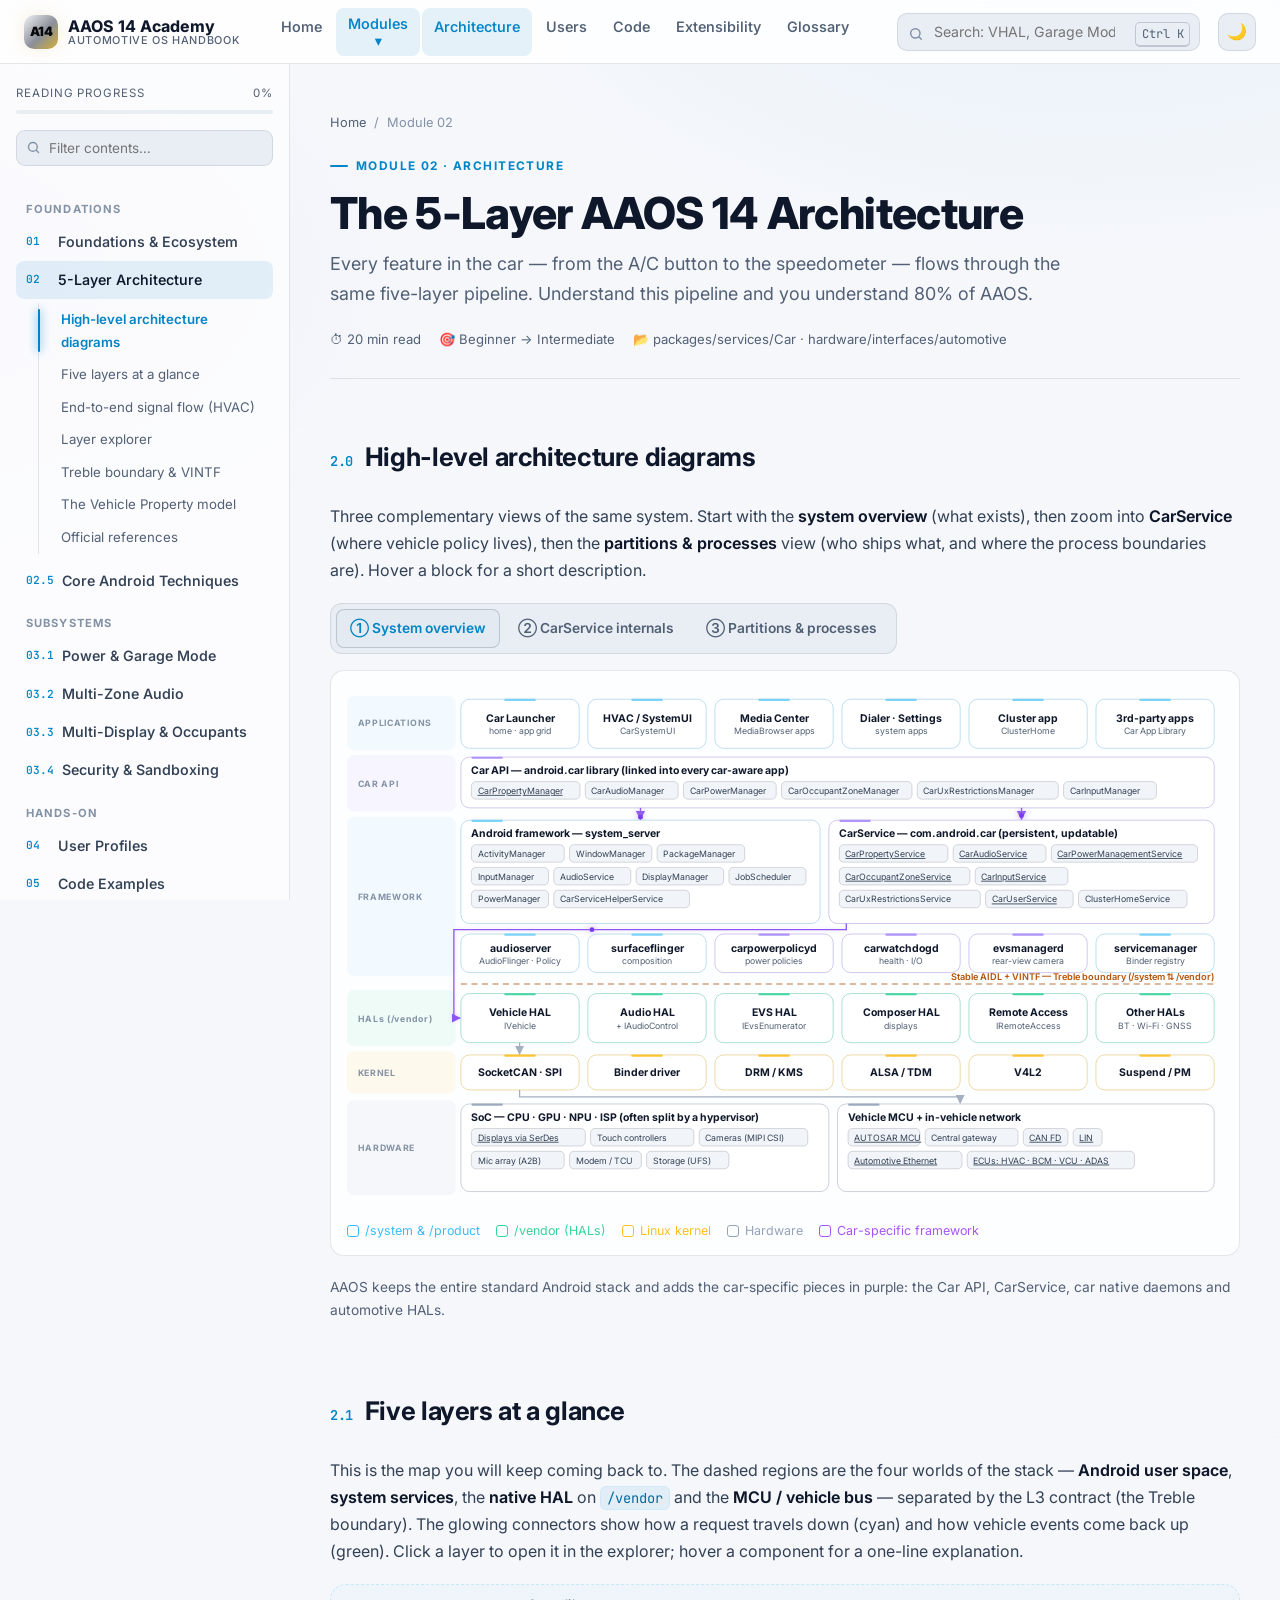
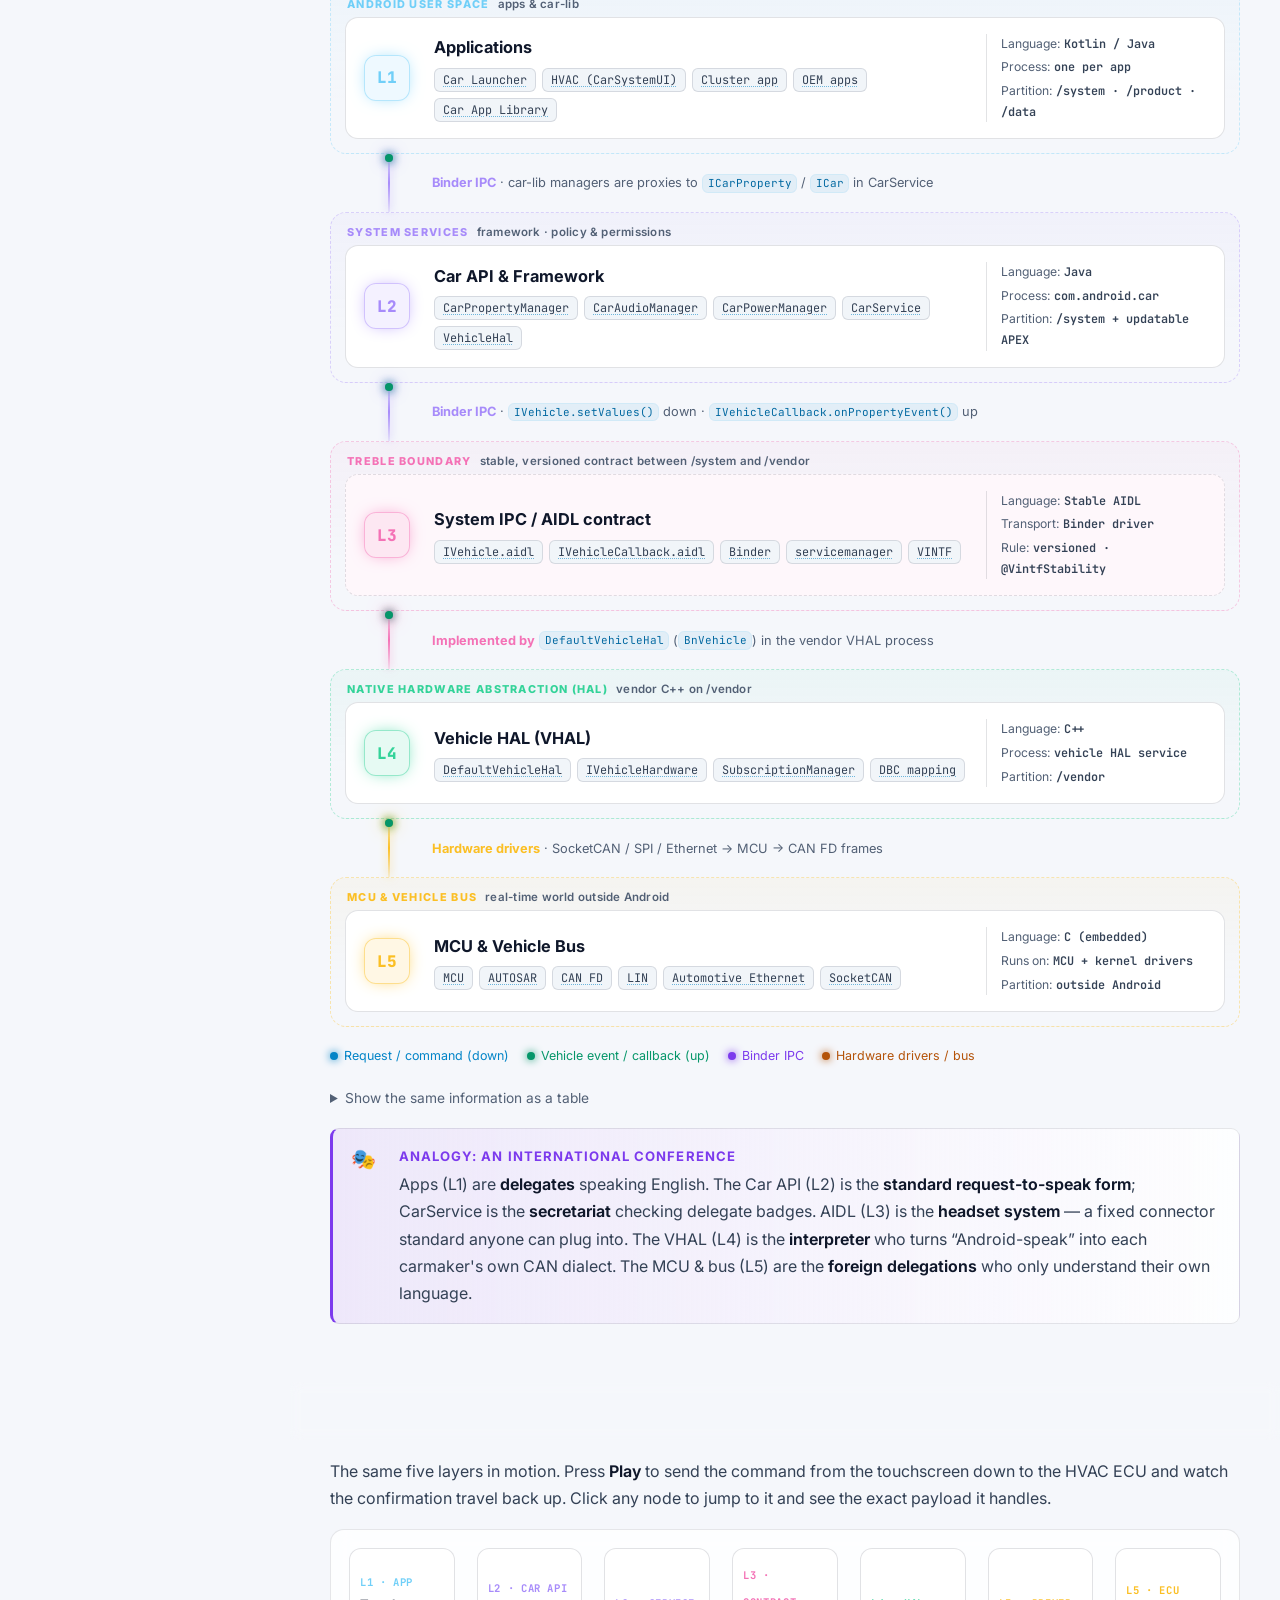
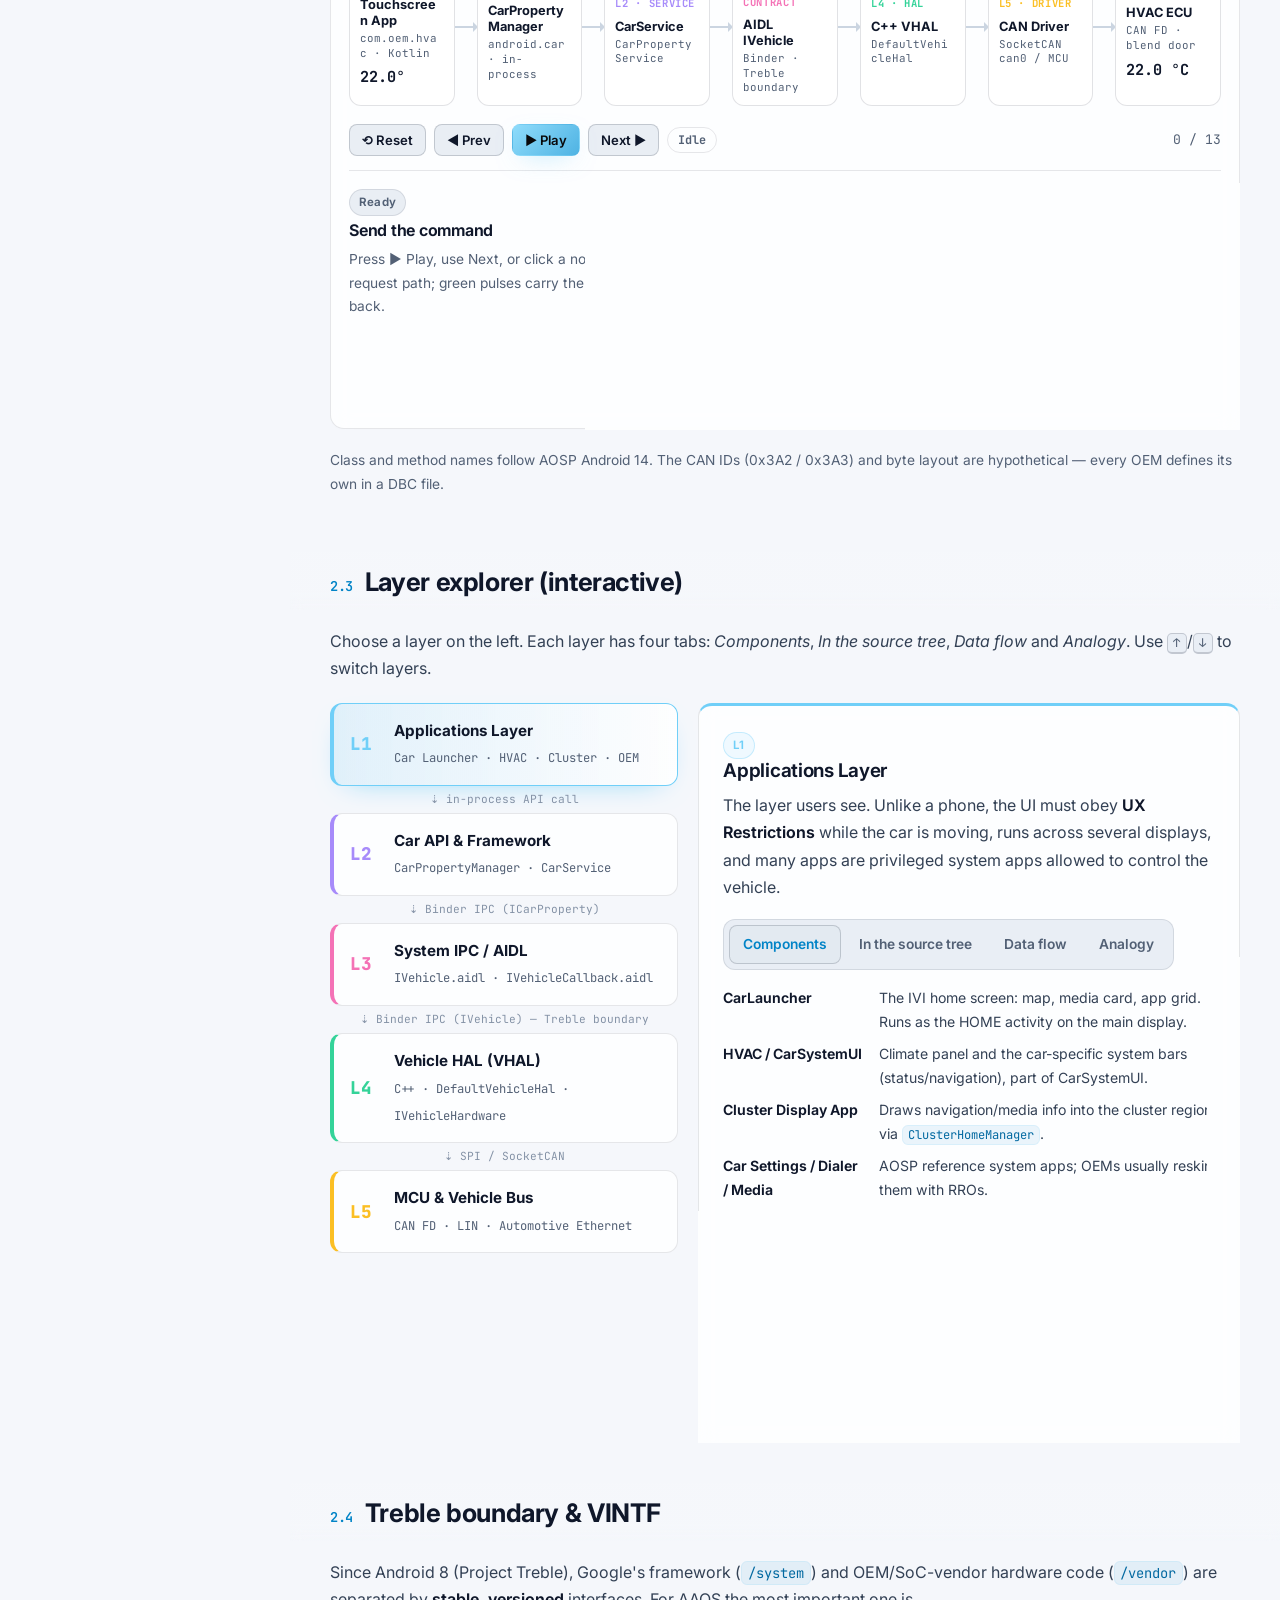
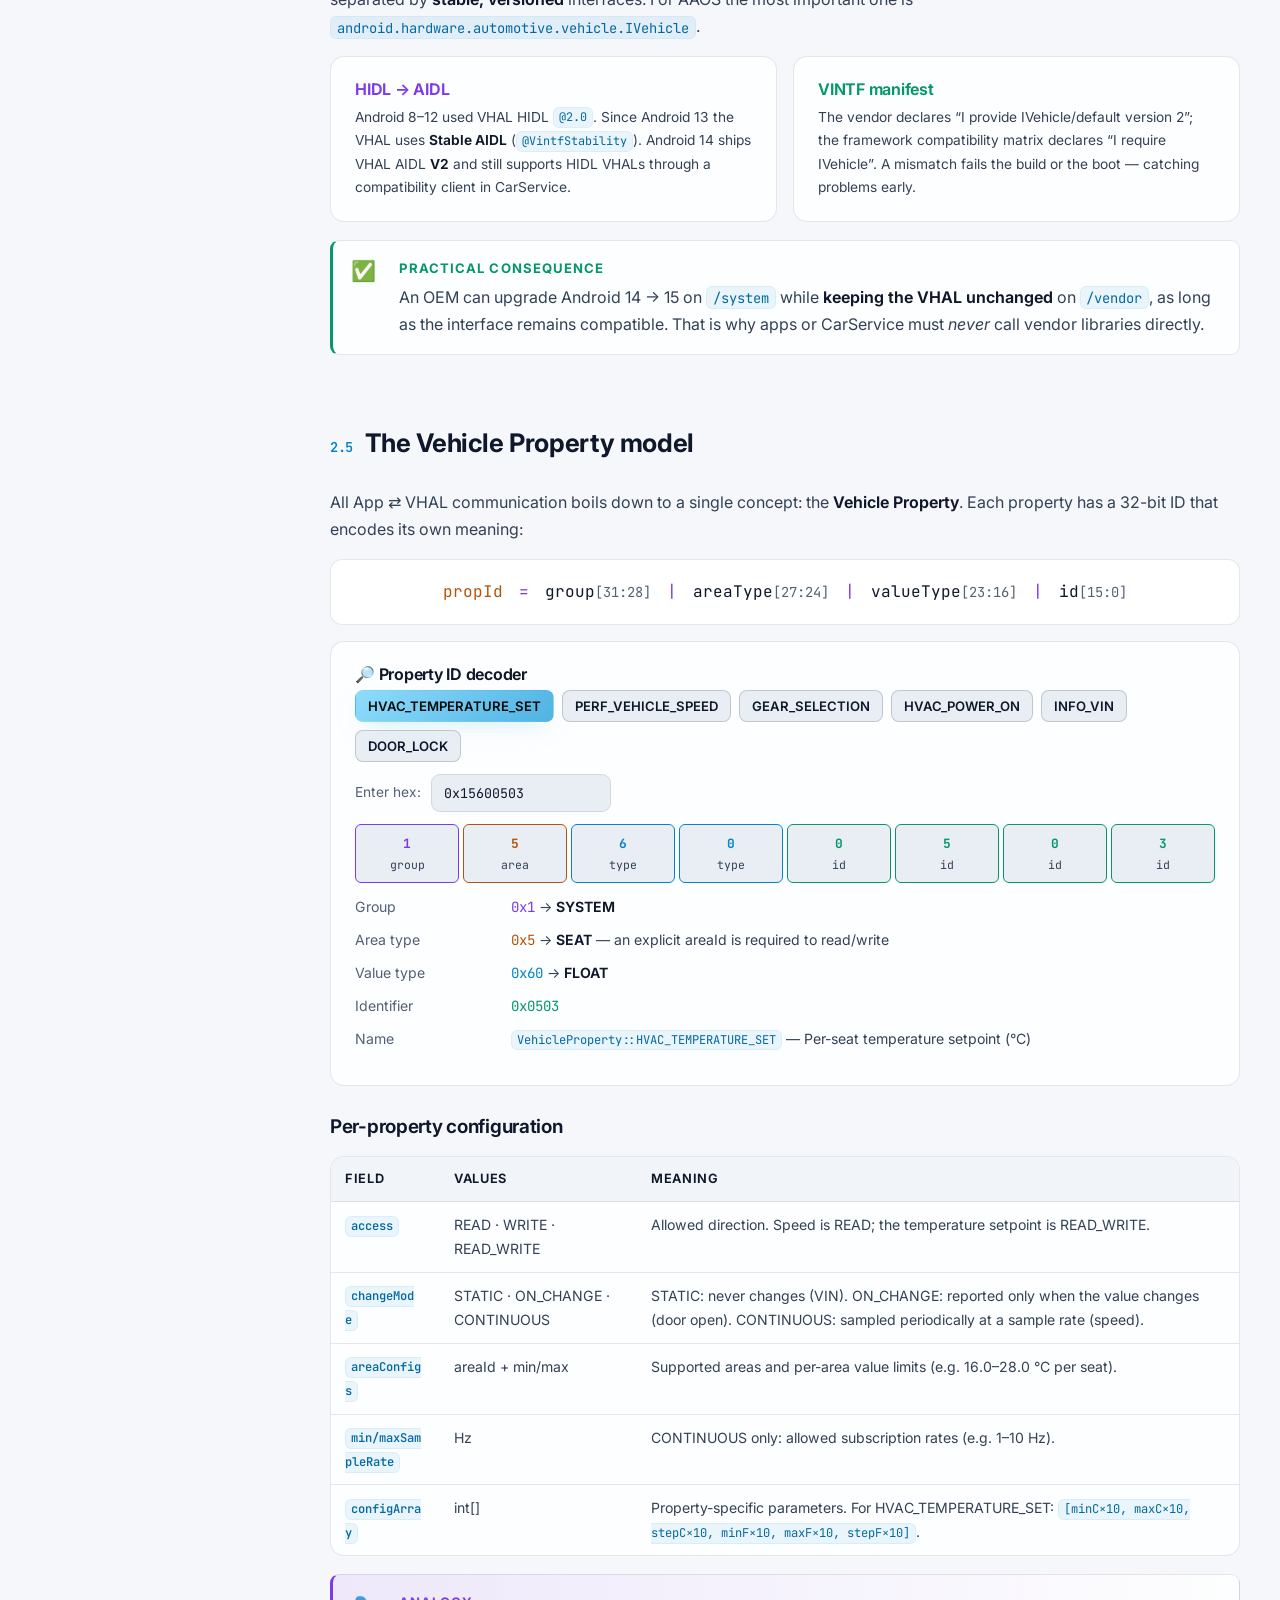
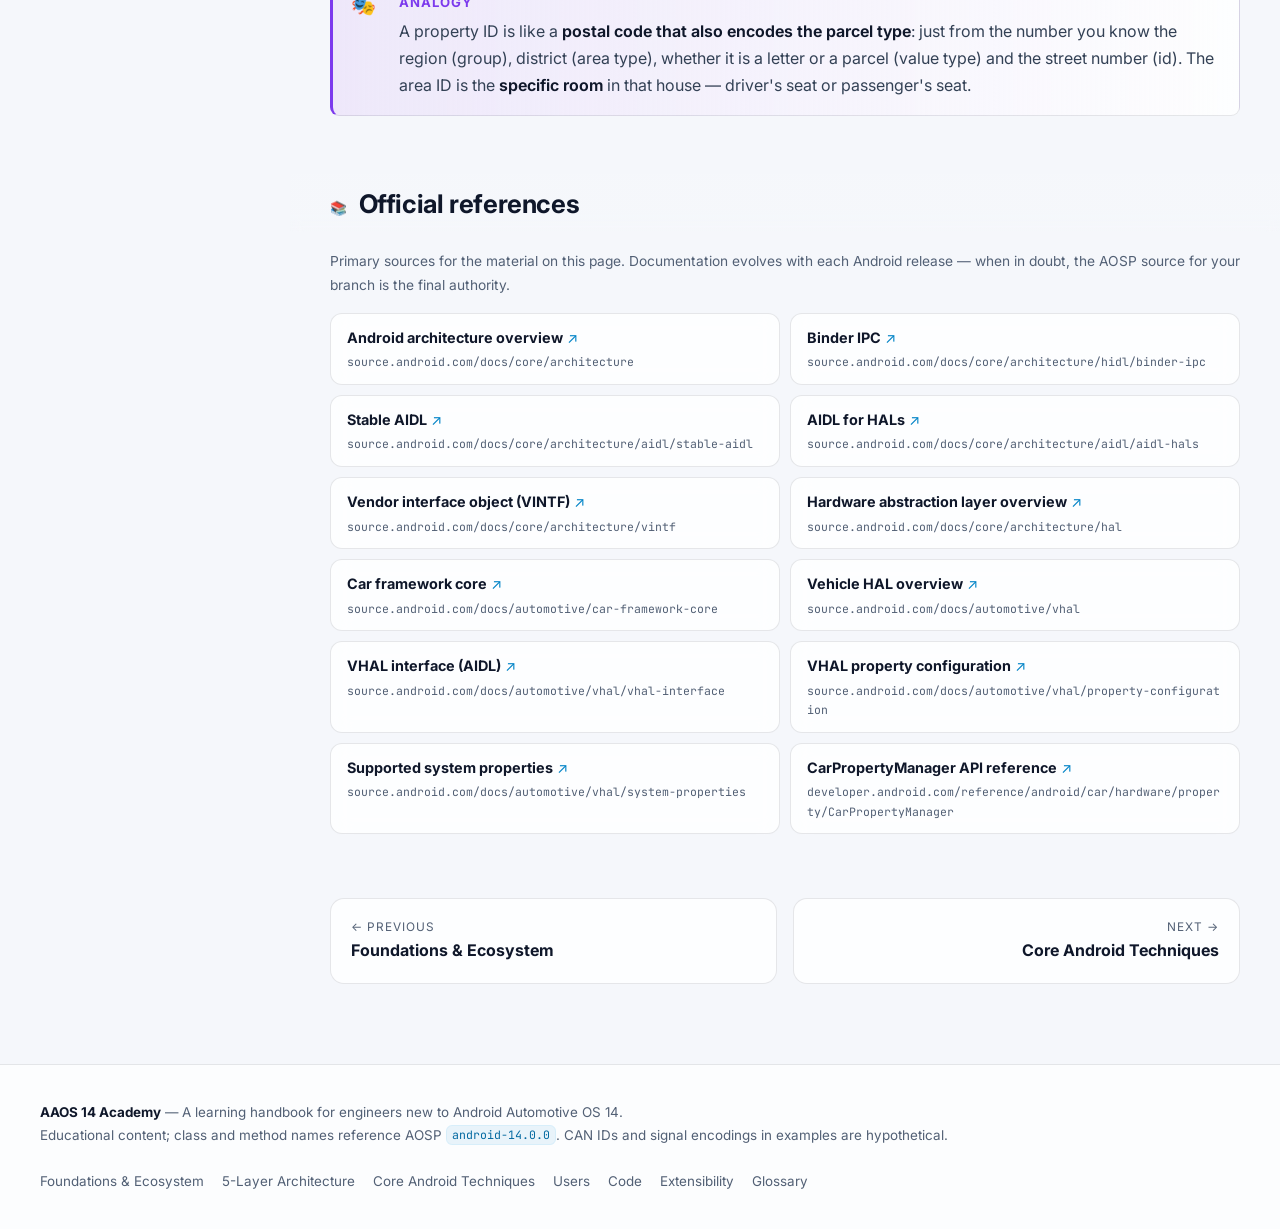
==== aaos14-academy/architecture.html @ e3d68c96 "Initial commit" ====
<!doctype html>
<html lang="en">
<head>
  <meta charset="utf-8">
  <meta name="viewport" content="width=device-width, initial-scale=1">
  <title>5-Layer Architecture — AAOS 14 Academy</title>
  <meta name="description" content="The 5-layer architecture of Android Automotive OS 14: Applications, Car API & CarService, AIDL IPC, VHAL, MCU & Vehicle Bus.">
  <link rel="preconnect" href="https://fonts.googleapis.com">
  <link rel="preconnect" href="https://fonts.gstatic.com" crossorigin>
  <link href="https://fonts.googleapis.com/css2?family=Inter:wght@400;500;600;700;800&family=JetBrains+Mono:wght@400;600;700&display=swap" rel="stylesheet">
  <meta name="color-scheme" content="dark light">
  <link rel="stylesheet" href="assets/css/main.css">
  <script>try{var t=localStorage.getItem("aaos-theme");if(t)document.documentElement.setAttribute("data-theme",t)}catch(e){}</script>
</head>
<body data-page="architecture">
  <div id="site-header"></div>
  <div class="layout">
    <aside class="sidebar" id="sidebar"></aside>
    <main class="content">
      <div class="content-inner">

        <header class="page-hero">
          <nav class="crumbs"><a href="index.html">Home</a><span>/</span><span>Module 02</span></nav>
          <div class="eyebrow">Module 02 · Architecture</div>
          <h1>The 5-Layer AAOS 14 Architecture</h1>
          <p class="lead">Every feature in the car — from the A/C button to the speedometer — flows through the same five-layer pipeline. Understand this pipeline and you understand 80% of AAOS.</p>
          <div class="page-meta"><span>⏱ 20 min read</span><span>🎯 Beginner → Intermediate</span><span>📂 packages/services/Car · hardware/interfaces/automotive</span></div>
        </header>

        <section class="doc-section" id="diagrams" data-title="High-level architecture diagrams">
          <div class="sec-head"><h2><span class="sec-num">2.0</span>High-level architecture diagrams</h2></div>
          <p>Three complementary views of the same system. Start with the <strong>system overview</strong> (what exists), then zoom into <strong>CarService</strong> (where vehicle policy lives), then the <strong>partitions & processes</strong> view (who ships what, and where the process boundaries are). Hover a block for a short description.</p>
          <div class="tabs" data-tabs>
            <div class="tab-list" role="tablist">
              <button data-tab="overview" aria-selected="true">① System overview</button>
              <button data-tab="carservice">② CarService internals</button>
              <button data-tab="partitions">③ Partitions & processes</button>
            </div>
            <div class="tab-panel" data-panel="overview">
              <div class="glass"><div class="hd-wrap" id="hd-overview"></div>
                <div class="hd-legend"><span style="color:#38bdf8"><i></i>/system &amp; /product</span><span style="color:#34d399"><i></i>/vendor (HALs)</span><span style="color:#fbbf24"><i></i>Linux kernel</span><span style="color:#94a3b8"><i></i>Hardware</span><span style="color:#a855f7"><i></i>Car-specific framework</span></div></div>
              <p class="small muted mt">AAOS keeps the entire standard Android stack and adds the car-specific pieces in purple: the Car API, CarService, car native daemons and automotive HALs.</p>
            </div>
            <div class="tab-panel" data-panel="carservice">
              <div class="glass"><div class="hd-wrap" id="hd-carservice"></div>
                <div class="hd-legend"><span style="color:#c084fc"><i></i>Binder IPC</span><span style="color:#34d399"><i></i>OEM plug-in points (see <a href="extensions.html">OEM Extensibility</a>)</span></div></div>
              <p class="small muted mt"><code>ICarImpl</code> creates and owns every car service. HAL-facing services never talk to the VHAL directly: they go through <code>VehicleHal</code>, which multiplexes one IVehicle connection into per-domain “HAL services”.</p>
            </div>
            <div class="tab-panel" data-panel="partitions">
              <div class="glass"><div class="hd-wrap" id="hd-partitions"></div></div>
              <p class="small muted mt">The vertical dashed line is the Treble boundary: only stable, versioned interfaces (AIDL with <code>@VintfStability</code>, sysprops, RRO-able resources) may cross it. This is what lets Google/OEMs update /system independently of /vendor.</p>
            </div>
          </div>
        </section>

        <section class="doc-section" id="overview" data-title="Five layers at a glance">
          <div class="sec-head"><h2><span class="sec-num">2.1</span>Five layers at a glance</h2></div>
          <p>This is the map you will keep coming back to. The dashed regions are the four worlds of the stack — <strong>Android user space</strong>, <strong>system services</strong>, the <strong>native HAL</strong> on <code>/vendor</code> and the <strong>MCU / vehicle bus</strong> — separated by the L3 contract (the Treble boundary). The glowing connectors show how a request travels down (cyan) and how vehicle events come back up (green). Click a layer to open it in the explorer; hover a component for a one-line explanation.</p>
          <div id="stack5" class="s5" aria-label="AAOS 14 five-layer architecture"></div>
          <div class="s5-legend"><span class="c-blue">Request / command (down)</span><span class="c-green">Vehicle event / callback (up)</span><span style="color:var(--purple-text)">Binder IPC</span><span class="c-amber">Hardware drivers / bus</span></div>
          <details class="mt"><summary class="small muted" style="cursor:pointer">Show the same information as a table</summary>
          <div class="table-wrap">
            <table class="t">
              <thead><tr><th>#</th><th>Layer</th><th>Representative components</th><th>Language</th><th>Process</th><th>Partition</th></tr></thead>
              <tbody>
                <tr><td><span class="c-blue mono">L1</span></td><td>Applications</td><td>CarLauncher, HVAC (CarSystemUI), Cluster, OEM apps</td><td>Kotlin/Java</td><td>One process per app</td><td>/system, /product, /data</td></tr>
                <tr><td><span class="c-purple mono">L2</span></td><td>Car API & Framework</td><td><code>CarPropertyManager</code>, <code>CarAudioManager</code>, <code>CarPowerManager</code>, CarService</td><td>Java</td><td>API: in the app · CarService: <code>com.android.car</code></td><td>/system (+ updatable APEX)</td></tr>
                <tr><td><span class="mono" style="color:#f472b6">L3</span></td><td>System IPC / AIDL</td><td><code>IVehicle.aidl</code>, <code>IVehicleCallback.aidl</code>, Binder, servicemanager</td><td>AIDL</td><td>Binder kernel driver</td><td>Stable system↔vendor contract</td></tr>
                <tr><td><span class="c-green mono">L4</span></td><td>Vehicle HAL</td><td><code>DefaultVehicleHal</code> + <code>IVehicleHardware</code> (OEM)</td><td>C++</td><td><code>android.hardware.automotive.vehicle-service</code></td><td>/vendor</td></tr>
                <tr><td><span class="c-amber mono">L5</span></td><td>MCU & Vehicle Bus</td><td>AUTOSAR MCU, CAN FD, LIN, Automotive Ethernet, SocketCAN/SPI drivers</td><td>C (embedded)</td><td>Kernel driver + MCU firmware</td><td>Outside Android</td></tr>
              </tbody>
            </table>
          </div>
          </details>
          <div class="callout analogy">
            <div class="ci">🎭</div>
            <div><span class="ct">Analogy: an international conference</span>
              <p>Apps (L1) are <strong>delegates</strong> speaking English. The Car API (L2) is the <strong>standard request-to-speak form</strong>; CarService is the <strong>secretariat</strong> checking delegate badges. AIDL (L3) is the <strong>headset system</strong> — a fixed connector standard anyone can plug into. The VHAL (L4) is the <strong>interpreter</strong> who turns “Android-speak” into each carmaker's own CAN dialect. The MCU & bus (L5) are the <strong>foreign delegations</strong> who only understand their own language.</p>
            </div>
          </div>
        </section>

        <section class="doc-section" id="signal-flow" data-title="End-to-end signal flow (HVAC)">
          <div class="sec-head"><h2><span class="sec-num">2.2</span>End-to-end signal flow: A/C 22 °C → 24 °C</h2></div>
          <p>The same five layers in motion. Press <strong>Play</strong> to send the command from the touchscreen down to the HVAC ECU and watch the confirmation travel back up. Click any node to jump to it and see the exact payload it handles.</p>
          <div class="sf glass" id="signal-flow-diagram"></div>
          <p class="small muted mt">Class and method names follow AOSP Android 14. The CAN IDs (0x3A2 / 0x3A3) and byte layout are hypothetical — every OEM defines its own in a DBC file.</p>
        </section>

        <section class="doc-section" id="explorer" data-title="Layer explorer">
          <div class="sec-head"><h2><span class="sec-num">2.3</span>Layer explorer (interactive)</h2></div>
          <p>Choose a layer on the left. Each layer has four tabs: <em>Components</em>, <em>In the source tree</em>, <em>Data flow</em> and <em>Analogy</em>. Use <kbd>↑</kbd>/<kbd>↓</kbd> to switch layers.</p>
          <div class="layers mt">
            <div class="layer-stack" id="layer-stack" role="listbox" aria-label="Architecture layers"></div>
            <div class="layer-detail glass" id="layer-detail" aria-live="polite"></div>
          </div>
        </section>

        <section class="doc-section" id="treble" data-title="Treble boundary & VINTF">
          <div class="sec-head"><h2><span class="sec-num">2.4</span>Treble boundary & VINTF</h2></div>
          <p>Since Android 8 (Project Treble), Google's framework (<code>/system</code>) and OEM/SoC-vendor hardware code (<code>/vendor</code>) are separated by <strong>stable, versioned</strong> interfaces. For AAOS the most important one is <code>android.hardware.automotive.vehicle.IVehicle</code>.</p>
          <div class="grid grid-2">
            <div class="glass card">
              <h4 class="c-purple">HIDL → AIDL</h4>
              <p class="small">Android 8–12 used VHAL HIDL <code>@2.0</code>. Since Android 13 the VHAL uses <strong>Stable AIDL</strong> (<code>@VintfStability</code>). Android 14 ships VHAL AIDL <strong>V2</strong> and still supports HIDL VHALs through a compatibility client in CarService.</p>
            </div>
            <div class="glass card">
              <h4 class="c-green">VINTF manifest</h4>
              <p class="small">The vendor declares “I provide IVehicle/default version 2”; the framework compatibility matrix declares “I require IVehicle”. A mismatch fails the build or the boot — catching problems early.</p>
            </div>
          </div>
          <div class="callout tip">
            <div class="ci">✅</div>
            <div><span class="ct">Practical consequence</span>
              <p>An OEM can upgrade Android 14 → 15 on <code>/system</code> while <strong>keeping the VHAL unchanged</strong> on <code>/vendor</code>, as long as the interface remains compatible. That is why apps or CarService must <em>never</em> call vendor libraries directly.</p>
            </div>
          </div>
        </section>

        <section class="doc-section" id="property-model" data-title="The Vehicle Property model">
          <div class="sec-head"><h2><span class="sec-num">2.5</span>The Vehicle Property model</h2></div>
          <p>All App ⇄ VHAL communication boils down to a single concept: the <strong>Vehicle Property</strong>. Each property has a 32-bit ID that encodes its own meaning:</p>
          <div class="formula">
            <span class="var">propId</span> <span class="op">=</span> group<span class="muted small">[31:28]</span> <span class="op">|</span> areaType<span class="muted small">[27:24]</span> <span class="op">|</span> valueType<span class="muted small">[23:16]</span> <span class="op">|</span> id<span class="muted small">[15:0]</span>
          </div>

          <div class="glass card">
            <h4 style="margin-top:0">🔎 Property ID decoder</h4>
            <div class="matrix-cols" id="prop-presets"></div>
            <div style="display:flex;gap:10px;flex-wrap:wrap;align-items:center;margin:12px 0">
              <label for="prop-hex" class="small muted">Enter hex:</label>
              <input id="prop-hex" class="mono" value="0x15600503" style="height:38px;border-radius:9px;background:var(--bg-3);border:1px solid var(--border);color:var(--text);padding:0 12px;width:180px">
            </div>
            <div class="bits" id="prop-bits"></div>
            <div id="prop-out" class="small"></div>
          </div>

          <h3>Per-property configuration</h3>
          <div class="table-wrap">
            <table class="t">
              <thead><tr><th>Field</th><th>Values</th><th>Meaning</th></tr></thead>
              <tbody>
                <tr><td><code>access</code></td><td>READ · WRITE · READ_WRITE</td><td>Allowed direction. Speed is READ; the temperature setpoint is READ_WRITE.</td></tr>
                <tr><td><code>changeMode</code></td><td>STATIC · ON_CHANGE · CONTINUOUS</td><td>STATIC: never changes (VIN). ON_CHANGE: reported only when the value changes (door open). CONTINUOUS: sampled periodically at a sample rate (speed).</td></tr>
                <tr><td><code>areaConfigs</code></td><td>areaId + min/max</td><td>Supported areas and per-area value limits (e.g. 16.0–28.0 °C per seat).</td></tr>
                <tr><td><code>min/maxSampleRate</code></td><td>Hz</td><td>CONTINUOUS only: allowed subscription rates (e.g. 1–10 Hz).</td></tr>
                <tr><td><code>configArray</code></td><td>int[]</td><td>Property-specific parameters. For HVAC_TEMPERATURE_SET: <code>[minC×10, maxC×10, stepC×10, minF×10, maxF×10, stepF×10]</code>.</td></tr>
              </tbody>
            </table>
          </div>
          <div class="callout analogy">
            <div class="ci">🎭</div>
            <div><span class="ct">Analogy</span>
              <p>A property ID is like a <strong>postal code that also encodes the parcel type</strong>: just from the number you know the region (group), district (area type), whether it is a letter or a parcel (value type) and the street number (id). The area ID is the <strong>specific room</strong> in that house — driver's seat or passenger's seat.</p>
            </div>
          </div>
        </section>

        <div id="pager"></div>
      </div>
    </main>
  </div>
  <div id="site-footer"></div>

  <script src="assets/js/glossary-data.js"></script>
  <script src="assets/js/core.js"></script>
  <script src="assets/js/diagrams.js"></script>
  <script src="assets/js/pages/architecture.js"></script>
  <script src="assets/js/pages/architecture-diagrams.js"></script>
  <script src="assets/js/pages/architecture-stack.js"></script>
</body>
</html>
---- aaos14-academy/assets/css/main.css ----
/* =========================================================================
   AAOS 14 Academy — Deep Obsidian & Titanium (dark) · Light theme below
   ========================================================================= */
:root {
  /* ---- Deep Obsidian & Titanium palette (spec names) ---- */
  --bg-main: #08090b;
  --bg-spotlight: radial-gradient(circle at 50% -10%, #1a1d26 0%, #08090b 70%);
  --surface-card: #12141a;
  --surface-card-hover: #181b24;
  --surface-nav: rgba(18, 20, 26, 0.85);
  --border-card: rgba(255, 255, 255, 0.08);
  --border-card-hover: rgba(255, 255, 255, 0.16);
  --border-active: #70cff8;
  --text-primary: #f1f3f5;
  --text-secondary: #8a8f98;
  --text-muted: #525866;
  --accent-cyan: #70cff8;
  --accent-gold: #d4af37;
  --accent-emerald: #34d399;
  --badge-bg: rgba(112, 207, 248, 0.1);
  --badge-text: #70cff8;
  --code-bg: #0d0e12;
  --code-border: rgba(255, 255, 255, 0.06);

  /* ---- Design tokens used by every component, mapped onto the palette ---- */
  --bg: var(--bg-main);
  --bg-2: #0d0e12;
  --bg-3: #12141a;
  --surface: var(--surface-card);
  --surface-solid: var(--surface-card);
  --surface-hi: var(--surface-card-hover);
  --border: var(--border-card);
  --border-hi: var(--border-card-hover);
  --text: var(--text-primary);
  --text-2: #b9bec6;              /* body prose: between primary and secondary for long-form readability */
  --muted: var(--text-secondary);
  --faint: var(--text-muted);
  --blue: var(--accent-cyan);
  --blue-dim: var(--badge-bg);
  --green: var(--accent-emerald);
  --green-dim: rgba(52, 211, 153, 0.1);
  --accent-amber: #fbbf24;        /* Amber Alert */
  --amber: var(--accent-amber);
  --amber-dim: rgba(251, 191, 36, 0.12);
  --gold: var(--accent-gold);
  --purple: #a78bfa;
  --purple-dim: rgba(167, 139, 250, 0.12);
  --red: #f87171;
  --red-dim: rgba(248, 113, 113, 0.12);
  --grad-mid: #e6e8ec;            /* titanium highlight used in gradient headlines */
  --font: "Inter", "Roboto", system-ui, -apple-system, "Segoe UI", sans-serif;
  --mono: "JetBrains Mono", "Fira Code", ui-monospace, Consolas, monospace;
  --radius: 14px;
  --radius-sm: 9px;
  --header-h: 64px;
  --sidebar-w: 290px;
  --shadow: 0 18px 50px -18px rgba(0, 0, 0, 0.85);
  color-scheme: dark;
}

* { box-sizing: border-box; }
html { scroll-behavior: smooth; scroll-padding-top: calc(var(--header-h) + 24px); }
body {
  margin: 0;
  background: var(--bg);
  background-image: var(--bg-spotlight);
  background-attachment: fixed;
  color: var(--text-2);
  font-family: var(--font);
  font-size: 16px;
  line-height: 1.7;
  -webkit-font-smoothing: antialiased;
}
a { color: var(--blue); text-decoration: none; }
a:hover { text-decoration: underline; }
img, svg { max-width: 100%; }
code, kbd, pre { font-family: var(--mono); }
:not(pre) > code {
  font-size: 0.86em;
  background: var(--code-inline-bg);
  color: var(--code-inline);
  padding: 0.12em 0.42em;
  border-radius: 6px;
  border: 1px solid rgba(112, 207, 248, 0.15);
  word-break: break-word;
}
kbd {
  font-size: 0.75em;
  padding: 0.1em 0.45em;
  border: 1px solid var(--border-hi);
  border-bottom-width: 2px;
  border-radius: 5px;
  color: var(--muted);
  background: var(--bg-3);
}
h1, h2, h3, h4 { color: var(--text); line-height: 1.25; letter-spacing: -0.015em; }
h1 { font-size: clamp(2rem, 4vw, 2.75rem); margin: 0 0 0.5rem; font-weight: 800; }
h2 { font-size: 1.6rem; margin: 0 0 0.75rem; font-weight: 700; }
h3 { font-size: 1.18rem; margin: 1.8rem 0 0.6rem; font-weight: 650; }
h4 { font-size: 1rem; margin: 1.2rem 0 0.4rem; font-weight: 650; }
p { margin: 0 0 1rem; }
ul, ol { padding-left: 1.3rem; margin: 0 0 1rem; }
li { margin: 0.25rem 0; }
strong { color: var(--text); font-weight: 650; }
hr { border: 0; border-top: 1px solid var(--border); margin: 2.5rem 0; }
::selection { background: rgba(112, 207, 248, 0.3); }
:focus-visible { outline: 2px solid var(--blue); outline-offset: 2px; border-radius: 4px; }
::-webkit-scrollbar { width: 10px; height: 10px; }
::-webkit-scrollbar-thumb { background: var(--scroll); border-radius: 10px; border: 2px solid var(--bg); }
::-webkit-scrollbar-track { background: transparent; }

/* ----------------------------------------------------------------- Header */
.site-header {
  position: sticky; top: 0; z-index: 50;
  height: var(--header-h);
  display: flex; align-items: center; gap: 18px;
  padding: 0 24px;
  background: var(--header-bg);
  backdrop-filter: blur(14px) saturate(140%);
  -webkit-backdrop-filter: blur(14px) saturate(140%);
  border-bottom: 1px solid var(--border);
}
.brand { display: flex; align-items: center; gap: 10px; color: var(--text); font-weight: 750; white-space: nowrap; }
.brand:hover { text-decoration: none; }
.brand-mark {
  width: 34px; height: 34px; border-radius: 10px;
  display: grid; place-items: center;
  background: linear-gradient(135deg, #f1f3f5, #8a8f98 55%, var(--accent-gold));
  color: #08090b; font-weight: 900; font-size: 0.8rem; letter-spacing: -0.03em;
  box-shadow: 0 0 22px -6px rgba(212, 175, 55, 0.45);
}
.brand small { display: block; font-size: 0.68rem; color: var(--muted); font-weight: 500; letter-spacing: 0.06em; text-transform: uppercase; line-height: 1; }
.brand span { line-height: 1.15; }
.main-nav { display: flex; gap: 2px; margin-left: 12px; }
.main-nav a, .nav-drop > button {
  color: var(--muted); font-size: 0.9rem; font-weight: 550;
  padding: 7px 12px; border-radius: 8px; background: none; border: 0; cursor: pointer; font-family: inherit;
}
.main-nav a:hover, .nav-drop > button:hover { color: var(--text); background: var(--surface-hi); text-decoration: none; }
.main-nav a.active, .nav-drop.active > button { color: var(--blue); background: var(--blue-dim); }
.nav-drop { position: relative; }
.nav-drop-menu {
  position: absolute; top: calc(100% + 8px); left: 0; z-index: 60;
  width: min(680px, calc(100vw - 48px));
  max-height: calc(100vh - var(--header-h) - 24px); overflow-y: auto; overscroll-behavior: contain;
  display: grid; grid-template-columns: repeat(2, minmax(0, 1fr)); gap: 2px 6px; align-content: start;
  background: var(--surface-solid); border: 1px solid var(--border-hi); border-radius: 12px;
  padding: 8px; box-shadow: var(--shadow);
  opacity: 0; visibility: hidden; transform: translateY(-4px); transition: 0.15s;
}
/* invisible bridge so the menu doesn't close while the pointer crosses the 8px gap */
.nav-drop::after { content: ""; position: absolute; left: 0; right: 0; top: 100%; height: 10px; }
.nav-drop:hover .nav-drop-menu, .nav-drop:focus-within .nav-drop-menu { opacity: 1; visibility: visible; transform: none; }
.nav-drop-menu a { display: flex; gap: 10px; padding: 8px 10px; border-radius: 8px; color: var(--text-2); min-width: 0; }
.nav-drop-menu a:hover { background: var(--surface-hi); text-decoration: none; }
.nav-drop-menu a > span:last-child { min-width: 0; }
.nav-drop-menu a b { color: var(--text); font-weight: 600; font-size: 0.88rem; display: block; }
.nav-drop-menu a i {
  font-style: normal; font-size: 0.76rem; line-height: 1.45; color: var(--muted);
  display: -webkit-box; -webkit-box-orient: vertical; -webkit-line-clamp: 2; line-clamp: 2; overflow: hidden;
}
@media (max-height: 640px), (max-width: 1240px) { .nav-drop-menu { grid-template-columns: 1fr; width: min(380px, calc(100vw - 48px)); } }
.nav-drop-menu .dm-num { font-family: var(--mono); font-size: 0.72rem; color: var(--blue); min-width: 26px; padding-top: 2px; }

.header-spacer { flex: 1; }
.global-search { position: relative; width: min(340px, 34vw); }
.global-search input {
  width: 100%; height: 38px; padding: 0 70px 0 36px;
  background: var(--bg-3); border: 1px solid var(--border); border-radius: 10px;
  color: var(--text); font: inherit; font-size: 0.88rem;
}
.global-search input:focus { outline: none; border-color: var(--blue); box-shadow: 0 0 0 3px var(--blue-dim); }
.global-search .s-icon { position: absolute; left: 11px; top: 10px; width: 16px; height: 16px; color: var(--faint); }
.global-search kbd { position: absolute; right: 10px; top: 9px; }
.search-results {
  position: absolute; top: calc(100% + 8px); right: 0; width: min(480px, 92vw); max-height: 70vh; overflow: auto;
  background: var(--surface-solid); border: 1px solid var(--border-hi); border-radius: 12px; box-shadow: var(--shadow);
  padding: 6px; display: none;
}
.search-results.open { display: block; }
.search-results a { display: block; padding: 9px 12px; border-radius: 8px; color: var(--text-2); }
.search-results a:hover, .search-results a.sel { background: var(--blue-dim); text-decoration: none; }
.search-results a b { color: var(--text); font-weight: 600; font-size: 0.9rem; }
.search-results a small { display: block; color: var(--muted); font-size: 0.78rem; }
.search-results .sr-page { font-size: 0.7rem; color: var(--blue); font-family: var(--mono); text-transform: uppercase; letter-spacing: 0.05em; }
.search-results .sr-empty { padding: 14px; color: var(--muted); font-size: 0.88rem; }
.search-results mark { background: rgba(251, 191, 36, 0.25); color: var(--amber); border-radius: 3px; padding: 0 2px; }
.menu-btn {
  display: none; width: 38px; height: 38px; border-radius: 10px; border: 1px solid var(--border);
  background: var(--bg-3); color: var(--text); cursor: pointer; font-size: 1.1rem;
}

/* ---------------------------------------------------------------- Layout */
.layout { display: grid; grid-template-columns: var(--sidebar-w) minmax(0, 1fr); min-height: calc(100vh - var(--header-h)); }
.sidebar {
  position: sticky; top: var(--header-h); height: calc(100vh - var(--header-h));
  overflow-y: auto; padding: 20px 16px 40px;
  border-right: 1px solid var(--border);
  background: var(--sidebar-bg);
}
.sb-progress { margin-bottom: 16px; }
.sb-progress-label { display: flex; justify-content: space-between; font-size: 0.72rem; color: var(--muted); text-transform: uppercase; letter-spacing: 0.08em; margin-bottom: 6px; }
.sb-progress-bar { height: 4px; border-radius: 4px; background: var(--bg-3); overflow: hidden; }
.sb-progress-bar > div { height: 100%; width: 0; background: linear-gradient(90deg, var(--blue), var(--purple)); transition: width 0.1s linear; }
.sb-filter { position: relative; margin-bottom: 16px; }
.sb-filter input {
  width: 100%; height: 36px; padding: 0 12px 0 32px; border-radius: 9px;
  background: var(--bg-3); border: 1px solid var(--border); color: var(--text); font: inherit; font-size: 0.85rem;
}
.sb-filter input:focus { outline: none; border-color: var(--blue); }
.sb-filter svg { position: absolute; left: 10px; top: 10px; width: 15px; height: 15px; color: var(--faint); }
.sb-filter-info { font-size: 0.75rem; color: var(--muted); margin-top: 6px; min-height: 1em; }
.sb-group { margin-bottom: 14px; }
.sb-group-title { font-size: 0.7rem; text-transform: uppercase; letter-spacing: 0.1em; color: var(--faint); font-weight: 700; padding: 0 10px; margin-bottom: 4px; }
.sb-page {
  display: flex; align-items: center; gap: 8px;
  padding: 7px 10px; border-radius: 8px; color: var(--text-2); font-size: 0.89rem; font-weight: 550;
}
.sb-page:hover { background: var(--surface-hi); text-decoration: none; color: var(--text); }
.sb-page.current { color: var(--text); background: var(--blue-dim); }
.sb-page .sb-num { font-family: var(--mono); font-size: 0.7rem; color: var(--blue); min-width: 24px; }
.sb-sections { list-style: none; margin: 4px 0 8px 22px; padding: 0 0 0 12px; border-left: 1px solid var(--border); }
.sb-sections li { margin: 0; }
.sb-sections a {
  display: block; position: relative; padding: 5px 10px; font-size: 0.83rem; color: var(--muted); border-radius: 6px;
}
.sb-sections a:hover { color: var(--text); text-decoration: none; background: var(--surface); }
.sb-sections a.active { color: var(--blue); font-weight: 600; }
.sb-sections a.active::before {
  content: ""; position: absolute; left: -13px; top: 6px; bottom: 6px; width: 2px; border-radius: 2px;
  background: var(--blue); box-shadow: 0 0 10px var(--blue);
}
.sb-hidden { display: none !important; }

.content { min-width: 0; padding: 0 0 80px; }
.content-inner { max-width: 1060px; margin: 0 auto; padding: 0 40px; }

/* Page hero */
.page-hero { padding: 48px 0 28px; border-bottom: 1px solid var(--border); margin-bottom: 8px; }
.crumbs { font-size: 0.8rem; color: var(--muted); margin-bottom: 14px; display: flex; gap: 8px; flex-wrap: wrap; }
.crumbs a { color: var(--muted); }
.crumbs span { color: var(--faint); }
.eyebrow {
  display: inline-flex; align-items: center; gap: 8px;
  font-size: 0.74rem; text-transform: uppercase; letter-spacing: 0.12em; font-weight: 700; color: var(--blue);
  margin-bottom: 10px;
}
.eyebrow::before { content: ""; width: 18px; height: 2px; background: currentColor; border-radius: 2px; }
.lead { font-size: 1.12rem; color: var(--muted); max-width: 760px; }
.page-meta { display: flex; gap: 18px; flex-wrap: wrap; margin-top: 18px; font-size: 0.82rem; color: var(--muted); }
.page-meta span { display: inline-flex; gap: 6px; align-items: center; }

/* Sections with sticky header */
.doc-section { padding-top: 40px; }
.sec-head {
  position: sticky; top: var(--header-h); z-index: 5;
  margin: 0 -40px 18px; padding: 14px 40px 12px;
  background: linear-gradient(180deg, var(--sechead) 70%, transparent);
  backdrop-filter: blur(6px);
}
.sec-head h2 { margin: 0; display: flex; align-items: baseline; gap: 12px; }
.sec-head .sec-num { font-family: var(--mono); font-size: 0.85rem; color: var(--blue); font-weight: 600; }
.sec-head .anchor { opacity: 0; color: var(--faint); font-size: 1rem; }
.sec-head:hover .anchor { opacity: 1; }

/* ------------------------------------------------------------ Components */
.glass {
  background: var(--surface);
  border: 1px solid var(--border);
  border-radius: var(--radius);
  backdrop-filter: blur(10px);
  -webkit-backdrop-filter: blur(10px);
}
.card { padding: 22px 24px; }
.card h3:first-child, .card h4:first-child { margin-top: 0; }
.card > :last-child { margin-bottom: 0; }
.grid { display: grid; gap: 16px; }
.grid-2 { grid-template-columns: repeat(2, minmax(0, 1fr)); }
.grid-3 { grid-template-columns: repeat(3, minmax(0, 1fr)); }
.grid-4 { grid-template-columns: repeat(4, minmax(0, 1fr)); }
.mt { margin-top: 20px; }
.mb { margin-bottom: 20px; }
.muted { color: var(--muted); }
.small { font-size: 0.86rem; }
.mono { font-family: var(--mono); }
.c-blue { color: var(--blue); } .c-green { color: var(--green); } .c-amber { color: var(--amber); } .c-purple { color: var(--purple); } .c-red { color: var(--red); }

.badge {
  display: inline-flex; align-items: center; gap: 5px;
  font-size: 0.72rem; font-weight: 650; letter-spacing: 0.02em;
  padding: 3px 9px; border-radius: 999px; white-space: nowrap;
  background: var(--blue-dim); color: var(--blue); border: 1px solid rgba(112, 207, 248, 0.25);
}
.badge.green { background: var(--green-dim); color: var(--green); border-color: rgba(52, 211, 153, 0.25); }
.badge.amber { background: var(--amber-dim); color: var(--amber); border-color: rgba(251, 191, 36, 0.25); }
.badge.purple { background: var(--purple-dim); color: var(--purple-text); border-color: rgba(168, 85, 247, 0.3); }
.badge.red { background: var(--red-dim); color: var(--red); border-color: rgba(248, 113, 113, 0.3); }
.badge.gray { background: var(--surface-hi); color: var(--muted); border-color: var(--border); }

.btn {
  display: inline-flex; align-items: center; justify-content: center; gap: 8px;
  height: 40px; padding: 0 18px; border-radius: 10px; cursor: pointer;
  font: inherit; font-size: 0.9rem; font-weight: 600;
  border: 1px solid var(--border-hi); background: var(--surface-hi); color: var(--text);
  transition: 0.15s;
}
.btn:hover { border-color: var(--blue); text-decoration: none; }
.btn:disabled { opacity: 0.4; cursor: not-allowed; }
.btn.primary { background: linear-gradient(135deg, #8fdcfb, #4fb3e3); border-color: transparent; color: #08090b; box-shadow: 0 8px 24px -10px rgba(112, 207, 248, 0.55); }
.btn.primary:hover { filter: brightness(1.1); }
.btn.sm { height: 32px; padding: 0 12px; font-size: 0.82rem; border-radius: 8px; }
.btn.ghost { background: transparent; }

/* Callouts */
.callout {
  display: grid; grid-template-columns: 36px 1fr; gap: 12px;
  padding: 16px 18px; border-radius: var(--radius-sm); margin: 18px 0;
  border: 1px solid var(--border); border-left-width: 3px; background: var(--surface);
}
.callout > .ci { font-size: 1.25rem; line-height: 1.4; }
.callout > div > :last-child { margin-bottom: 0; }
.callout .ct { font-weight: 700; color: var(--text); font-size: 0.82rem; text-transform: uppercase; letter-spacing: 0.08em; display: block; margin-bottom: 4px; }
.callout.analogy { border-left-color: var(--purple); background: linear-gradient(90deg, rgba(168, 85, 247, 0.09), var(--surface)); }
.callout.analogy .ct { color: var(--purple-text); }
.callout.note { border-left-color: var(--blue); }
.callout.note .ct { color: var(--blue); }
.callout.warn { border-left-color: var(--amber); background: linear-gradient(90deg, rgba(251, 191, 36, 0.07), var(--surface)); }
.callout.warn .ct { color: var(--amber); }
.callout.tip { border-left-color: var(--green); }
.callout.tip .ct { color: var(--green); }

/* Tables */
.table-wrap { overflow-x: auto; border-radius: var(--radius); border: 1px solid var(--border); margin: 18px 0; background: var(--surface); }
table.t { width: 100%; border-collapse: collapse; font-size: 0.88rem; }
table.t th, table.t td { padding: 11px 14px; text-align: left; vertical-align: top; border-bottom: 1px solid var(--border); }
table.t thead th { background: var(--thead-bg); color: var(--text); font-weight: 650; font-size: 0.8rem; text-transform: uppercase; letter-spacing: 0.05em; white-space: nowrap; }
table.t tbody tr:last-child td { border-bottom: 0; }
table.t tbody tr:hover td { background: rgba(112, 207, 248, 0.04); }
table.t td:first-child { color: var(--text); font-weight: 550; }

/* Tabs */
.tabs { margin: 18px 0; }
.tab-list {
  display: flex; gap: 4px; flex-wrap: wrap; padding: 5px;
  background: var(--bg-3); border: 1px solid var(--border); border-radius: 12px; width: fit-content; max-width: 100%;
}
.tab-list button {
  font: inherit; font-size: 0.86rem; font-weight: 600; color: var(--muted);
  background: none; border: 0; padding: 8px 14px; border-radius: 8px; cursor: pointer; white-space: nowrap;
}
.tab-list button:hover { color: var(--text); }
.tab-list button[aria-selected="true"] { background: var(--surface-hi); color: var(--blue); box-shadow: inset 0 0 0 1px var(--border-hi); }
.tab-panel { display: none; margin-top: 16px; animation: fade 0.25s ease; }
.tab-panel.active { display: block; }
@keyframes fade { from { opacity: 0; transform: translateY(4px); } to { opacity: 1; transform: none; } }

/* Prev/next pager */
.pager { display: grid; grid-template-columns: 1fr 1fr; gap: 16px; margin-top: 64px; }
.pager a { padding: 18px 20px; border-radius: var(--radius); border: 1px solid var(--border); background: var(--surface); color: var(--text-2); transition: 0.15s; }
.pager a:hover { border-color: var(--blue); text-decoration: none; transform: translateY(-2px); }
.pager small { display: block; font-size: 0.74rem; color: var(--muted); text-transform: uppercase; letter-spacing: 0.08em; }
.pager b { color: var(--text); font-size: 1rem; }
.pager .next { text-align: right; grid-column: 2; }

/* Footer */
.site-footer { border-top: 1px solid var(--border); padding: 36px 24px; color: var(--muted); font-size: 0.84rem; background: var(--footer-bg); }
.footer-inner { max-width: 1200px; margin: 0 auto; display: flex; justify-content: space-between; gap: 24px; flex-wrap: wrap; }
.footer-inner a { color: var(--muted); }
.footer-links { display: flex; gap: 18px; flex-wrap: wrap; }

/* -------------------------------------------------------------- Landing */
.landing .hero { position: relative; padding: 96px 24px 72px; overflow: hidden; }
.hero-inner { max-width: 1200px; margin: 0 auto; display: grid; grid-template-columns: 1.1fr 0.9fr; gap: 56px; align-items: center; }
.hero h1 { font-size: clamp(2.3rem, 5vw, 3.6rem); line-height: 1.08; }
.hero h1 .grad { background: linear-gradient(120deg, var(--blue), var(--grad-mid) 55%, var(--gold)); -webkit-background-clip: text; background-clip: text; color: transparent; }
.hero .lead { font-size: 1.2rem; margin: 18px 0 30px; }
.hero-cta { display: flex; gap: 12px; flex-wrap: wrap; }
.hero-stats { display: flex; gap: 32px; margin-top: 40px; flex-wrap: wrap; }
.hero-stats div b { display: block; font-size: 1.6rem; color: var(--text); font-weight: 800; }
.hero-stats div span { font-size: 0.82rem; color: var(--muted); }
.hero-grid-bg {
  position: absolute; inset: 0; pointer-events: none; opacity: 0.4;
  background-image: linear-gradient(rgba(148, 163, 184, 0.06) 1px, transparent 1px), linear-gradient(90deg, rgba(148, 163, 184, 0.06) 1px, transparent 1px);
  background-size: 44px 44px;
  mask-image: radial-gradient(ellipse at 60% 30%, #000 20%, transparent 70%);
  -webkit-mask-image: radial-gradient(ellipse at 60% 30%, #000 20%, transparent 70%);
}
.hero-stack { display: flex; flex-direction: column; gap: 10px; perspective: 900px; }
.hs-layer {
  display: flex; align-items: center; justify-content: space-between; gap: 12px;
  padding: 14px 18px; border-radius: 12px; border: 1px solid var(--border-hi);
  background: var(--surface); backdrop-filter: blur(10px);
  transform: rotateX(14deg) rotateZ(-2deg); transition: 0.25s; cursor: default;
}
.hs-layer:hover { transform: rotateX(0) translateX(8px); border-color: currentColor; }
.hs-layer b { color: var(--text); font-size: 0.95rem; }
.hs-layer small { display: block; color: var(--muted); font-size: 0.78rem; font-family: var(--mono); }
.hs-layer .hs-n { font-family: var(--mono); font-weight: 700; font-size: 0.8rem; }
.l-section { padding: 72px 24px; }
.l-section.alt { background: var(--alt-bg); border-top: 1px solid var(--border); border-bottom: 1px solid var(--border); }
.l-inner { max-width: 1200px; margin: 0 auto; }
.l-head { max-width: 720px; margin-bottom: 36px; }
.l-head h2 { font-size: clamp(1.7rem, 3vw, 2.2rem); }
.module-card { display: flex; flex-direction: column; padding: 24px; color: var(--text-2); transition: 0.2s; position: relative; overflow: hidden; }
.module-card:hover { text-decoration: none; transform: translateY(-4px); border-color: var(--accent, var(--blue)); box-shadow: 0 18px 40px -20px var(--accent, var(--blue)); }
.module-card .mc-top { display: flex; justify-content: space-between; align-items: center; margin-bottom: 14px; }
.module-card .mc-icon { width: 42px; height: 42px; border-radius: 11px; display: grid; place-items: center; font-size: 1.25rem; background: var(--surface-hi); border: 1px solid var(--border); }
.module-card h3 { margin: 0 0 6px; font-size: 1.1rem; }
.module-card p { font-size: 0.9rem; color: var(--muted); flex: 1; }
.module-card .mc-go { font-size: 0.85rem; color: var(--accent, var(--blue)); font-weight: 600; }
.module-card .mc-tags { display: flex; gap: 6px; flex-wrap: wrap; margin-bottom: 14px; }
.path-steps { counter-reset: s; display: grid; grid-template-columns: repeat(4, 1fr); gap: 16px; }
.path-step { padding: 22px; position: relative; }
.path-step::before { counter-increment: s; content: "0" counter(s); font-family: var(--mono); font-size: 0.8rem; color: var(--blue); font-weight: 700; display: block; margin-bottom: 8px; }
.path-step h4 { margin: 0 0 6px; }
.path-step p { font-size: 0.88rem; color: var(--muted); margin: 0; }
.feature { display: flex; gap: 14px; }
.feature .fi { flex: 0 0 40px; height: 40px; border-radius: 10px; display: grid; place-items: center; background: var(--blue-dim); color: var(--blue); font-size: 1.1rem; }
.feature h4 { margin: 0 0 4px; }
.feature p { font-size: 0.9rem; color: var(--muted); margin: 0; }
.cta-band { text-align: center; padding: 48px 24px; border-radius: 20px; background: linear-gradient(135deg, rgba(14, 165, 233, 0.15), rgba(168, 85, 247, 0.15)); border: 1px solid var(--border-hi); }
.cta-band h2 { margin-bottom: 10px; }

/* ----------------------------------------------------- Module: Matrix */
.matrix-cols { display: flex; gap: 8px; flex-wrap: wrap; margin-bottom: 4px; }
table.matrix td, table.matrix th { transition: background 0.2s, opacity 0.2s; }
table.matrix.focus-1 td:not(:nth-child(2)):not(:first-child), table.matrix.focus-1 th:not(:nth-child(2)):not(:first-child),
table.matrix.focus-2 td:not(:nth-child(3)):not(:first-child), table.matrix.focus-2 th:not(:nth-child(3)):not(:first-child),
table.matrix.focus-3 td:not(:nth-child(4)):not(:first-child), table.matrix.focus-3 th:not(:nth-child(4)):not(:first-child) { opacity: 0.3; }
table.matrix th.col-aa { color: var(--amber); } table.matrix th.col-aaos { color: var(--blue); } table.matrix th.col-aosp { color: var(--green); }
.yes { color: var(--green); font-weight: 600; } .no { color: var(--red); font-weight: 600; } .part { color: var(--amber); font-weight: 600; }

/* Mode diagram cards */
.mode-card { padding: 20px; border-top: 3px solid var(--accent); }
.mode-card h4 { margin: 0 0 8px; color: var(--accent); }
.mode-flow { display: flex; flex-direction: column; gap: 6px; margin: 12px 0; }
.mode-flow div { padding: 8px 12px; border-radius: 8px; font-size: 0.82rem; background: var(--bg-3); border: 1px solid var(--border); font-family: var(--mono); color: var(--text-2); text-align: center; }
.mode-flow .arrow { background: none; border: 0; padding: 0; color: var(--faint); font-size: 0.9rem; }

/* Deployment architecture */
.deploy { display: grid; grid-template-columns: minmax(0, 1.6fr) minmax(0, 1fr); gap: 18px; align-items: start; }
.deploy-diagram { padding: 20px; display: flex; flex-direction: column; gap: 10px; }
.dp-row { display: flex; gap: 8px; flex-wrap: wrap; }
.dp-row-label { font-size: 0.7rem; text-transform: uppercase; letter-spacing: 0.1em; color: var(--faint); font-weight: 700; }
.dp-item {
  flex: 1 1 110px; padding: 10px 12px; border-radius: 10px; cursor: pointer; text-align: left;
  background: var(--bg-3); border: 1px solid var(--border); color: var(--text-2); font: inherit; font-size: 0.82rem; transition: 0.15s;
}
.dp-item b { display: block; color: var(--text); font-size: 0.86rem; }
.dp-item small { color: var(--muted); font-size: 0.74rem; font-family: var(--mono); }
.dp-item:hover { border-color: var(--blue); }
.dp-item.sel { border-color: var(--blue); background: var(--blue-dim); box-shadow: 0 0 0 3px rgba(112, 207, 248, 0.1); }
.dp-item.soc { border-color: rgba(112, 207, 248, 0.35); }
.dp-item.mcu { border-color: rgba(168, 85, 247, 0.4); }
.dp-item.bus { border-color: rgba(251, 191, 36, 0.4); }
.dp-item.ecu { border-color: rgba(52, 211, 153, 0.35); }
.dp-link { text-align: center; font-size: 0.74rem; font-family: var(--mono); color: var(--faint); position: relative; padding: 2px 0; }
.dp-link::before { content: "▲▼"; color: var(--blue); margin-right: 6px; letter-spacing: -2px; }
.dp-soc { padding: 12px; border-radius: 12px; border: 1px dashed rgba(112, 207, 248, 0.35); }
.dp-soc-title { font-size: 0.78rem; color: var(--blue); font-weight: 650; margin-bottom: 8px; }
.info-panel { padding: 22px; position: sticky; top: calc(var(--header-h) + 80px); }
.info-panel h4 { margin-top: 0; color: var(--text); }
.info-panel .ip-kicker { font-size: 0.72rem; text-transform: uppercase; letter-spacing: 0.1em; color: var(--blue); font-weight: 700; }

/* ------------------------------------------------- Module: Layer stack */
.layers { display: grid; grid-template-columns: minmax(0, 0.9fr) minmax(0, 1.4fr); gap: 20px; align-items: start; }
.layer-stack { display: flex; flex-direction: column; gap: 8px; position: sticky; top: calc(var(--header-h) + 80px); }
.layer-btn {
  text-align: left; font: inherit; cursor: pointer; padding: 14px 16px; border-radius: 12px;
  background: var(--surface); border: 1px solid var(--border); color: var(--text-2);
  display: grid; grid-template-columns: 34px 1fr; gap: 10px; align-items: center; transition: 0.18s;
  border-left: 4px solid var(--lc);
}
.layer-btn:hover { transform: translateX(4px); }
.layer-btn.sel { background: linear-gradient(90deg, color-mix(in srgb, var(--lc) 16%, transparent), var(--surface)); border-color: var(--lc); box-shadow: 0 10px 30px -18px var(--lc); }
.layer-btn .ln { font-family: var(--mono); font-weight: 800; color: var(--lc); font-size: 1.1rem; }
.layer-btn b { display: block; color: var(--text); font-size: 0.95rem; }
.layer-btn small { color: var(--muted); font-size: 0.76rem; font-family: var(--mono); }
.layer-connector { text-align: center; color: var(--faint); font-size: 0.7rem; font-family: var(--mono); margin: -4px 0; }
.layer-detail { padding: 24px; min-height: 420px; }
.layer-detail h3 { margin-top: 0; }
.chip-list { display: flex; flex-wrap: wrap; gap: 8px; margin: 10px 0 16px; }
.chip { font-family: var(--mono); font-size: 0.78rem; padding: 5px 10px; border-radius: 8px; background: var(--bg-3); border: 1px solid var(--border); color: var(--text-2); }
.kv { display: grid; grid-template-columns: 140px 1fr; gap: 8px 16px; font-size: 0.88rem; margin: 12px 0; }
.kv dt { color: var(--muted); }
.kv dd { margin: 0; color: var(--text-2); }

/* -------------------------------------------- State machine (power) */
.sm-wrap { display: grid; grid-template-columns: minmax(0, 1fr); gap: 18px; align-items: start; }
.sm-wrap .info-panel { position: static; }
.sm-svg { padding: 12px; }
.sm-svg svg { display: block; width: 100%; height: auto; }
.sm-node { cursor: pointer; }
.sm-node rect { fill: var(--panel); stroke: var(--border-hi); stroke-width: 1.5; transition: 0.2s; }
.sm-node text { fill: var(--text); font-family: var(--mono); font-size: 13px; font-weight: 700; pointer-events: none; }
.sm-node text.sub { fill: var(--muted); font-size: 10px; font-weight: 500; font-family: var(--font); }
.sm-node:hover rect { stroke: var(--blue); }
.sm-node.sel rect { stroke: var(--nc, var(--blue)); stroke-width: 2.5; fill: var(--panel-hi); filter: drop-shadow(0 0 10px var(--nc, var(--blue))); }
.sm-edge { fill: none; stroke: var(--line-2); stroke-width: 1.6; }
.sm-edge.hl { stroke: var(--blue); stroke-width: 2.4; }
.sm-elabel { fill: var(--muted); font-size: 10.5px; font-family: var(--mono); }
.sm-elabel.hl { fill: var(--blue); }

/* ------------------------------------------------ Sequence diagram */
.seq { padding: 0; overflow: hidden; }
.seq-toolbar { display: flex; align-items: center; gap: 8px; flex-wrap: wrap; padding: 14px 16px; border-bottom: 1px solid var(--border); background: var(--thead-bg); }
.seq-toolbar .seq-count { margin-left: auto; font-family: var(--mono); font-size: 0.82rem; color: var(--muted); }
.seq-speed { display: flex; align-items: center; gap: 6px; font-size: 0.78rem; color: var(--muted); }
.seq-speed select { background: var(--bg-3); color: var(--text); border: 1px solid var(--border); border-radius: 6px; padding: 4px 6px; font: inherit; font-size: 0.78rem; }
.seq-progress { height: 3px; background: var(--bg-3); }
.seq-progress > div { height: 100%; width: 0; background: linear-gradient(90deg, var(--blue), var(--green)); transition: width 0.3s; }
.seq-canvas { overflow-x: auto; padding: 8px 6px 14px; }
.seq-canvas svg { display: block; min-width: 760px; width: 100%; height: auto; }
.seq-lane-box { fill: var(--panel); stroke: var(--border-hi); stroke-width: 1.2; }
.seq-lane-box.on { stroke: var(--blue); fill: var(--panel-hi); }
.seq-lane-title { fill: var(--text); font-size: 12px; font-weight: 700; font-family: var(--font); }
.seq-lane-sub { fill: var(--muted); font-size: 9.5px; font-family: var(--mono); }
.seq-lifeline { stroke: var(--line); stroke-width: 1.2; stroke-dasharray: 4 5; }
.seq-msg { transition: opacity 0.35s; opacity: var(--seq-future); cursor: pointer; }
.seq-msg.done { opacity: var(--seq-done); }
.seq-msg.cur { opacity: 1; }
.seq-msg.cur .seq-line { stroke-width: 2.6; filter: drop-shadow(0 0 6px currentColor); }
.seq-msg .seq-line { fill: none; stroke: currentColor; stroke-width: 1.7; }
.seq-msg.ret .seq-line { stroke-dasharray: 6 4; }
.seq-msg .seq-label { fill: currentColor; font-size: 10.5px; font-family: var(--mono); paint-order: stroke; stroke: var(--bg); stroke-width: 4px; stroke-linejoin: round; }
.seq-msg .seq-idx { fill: currentColor; font-size: 10px; font-weight: 700; font-family: var(--mono); }
.seq-msg .seq-idx-bg { fill: var(--bg); stroke: currentColor; stroke-width: 1.3; }
.k-call { color: var(--blue); } .k-ipc { color: var(--purple-text); } .k-hw { color: var(--amber); } .k-ret { color: var(--green); } .k-self { color: var(--text-2); }
.seq-detail { display: grid; grid-template-columns: minmax(0, 1.3fr) minmax(0, 1fr); gap: 0; border-top: 1px solid var(--border); }
.seq-detail > div { padding: 20px 22px; }
.seq-detail > div + div { border-left: 1px solid var(--border); }
.seq-detail h4 { margin: 0 0 8px; font-size: 1.05rem; }
.seq-tags { display: flex; gap: 6px; flex-wrap: wrap; margin-bottom: 12px; }
.seq-legend { display: flex; gap: 14px; flex-wrap: wrap; font-size: 0.78rem; color: var(--muted); padding: 10px 16px; border-top: 1px solid var(--border); }
.seq-legend span::before { content: ""; display: inline-block; width: 18px; height: 2px; background: currentColor; vertical-align: middle; margin-right: 6px; }

/* Trace page HVAC mock */
.trace-top { display: grid; grid-template-columns: minmax(0, 1fr) minmax(0, 1fr) minmax(0, 1fr); gap: 16px; margin: 18px 0; }
.hvac-screen { padding: 18px; text-align: center; background: radial-gradient(circle at 50% 0%, rgba(112, 207, 248, 0.12), transparent 70%), var(--surface); }
.hvac-label { font-size: 0.72rem; text-transform: uppercase; letter-spacing: 0.1em; color: var(--muted); }
.hvac-temp { font-size: 3rem; font-weight: 800; color: var(--text); font-variant-numeric: tabular-nums; line-height: 1.1; margin: 6px 0; transition: color 0.3s; }
.hvac-temp.pending { color: var(--amber); }
.hvac-temp.ok { color: var(--green); }
.hvac-ctrl { display: flex; justify-content: center; gap: 10px; margin: 10px 0 6px; }
.hvac-ctrl button { width: 44px; height: 44px; border-radius: 50%; border: 1px solid var(--border-hi); background: var(--bg-3); color: var(--text); font-size: 1.1rem; cursor: pointer; }
.hvac-ctrl button:hover { border-color: var(--blue); }
.hvac-status { font-size: 0.8rem; color: var(--muted); min-height: 1.4em; }
.ecu-gauge { height: 10px; background: var(--bg-3); border-radius: 10px; overflow: hidden; margin: 12px 0 6px; }
.ecu-gauge > div { height: 100%; width: 50%; background: linear-gradient(90deg, var(--blue), var(--amber)); transition: width 1.2s ease; }
.layer-meter { display: flex; flex-direction: column; gap: 5px; }
.layer-meter div { font-size: 0.78rem; padding: 6px 10px; border-radius: 7px; background: var(--bg-3); border: 1px solid var(--border); color: var(--muted); transition: 0.25s; display: flex; justify-content: space-between; }
.layer-meter div.on { color: var(--text); border-color: var(--blue); background: var(--blue-dim); }
.seq-log { font-family: var(--mono); font-size: 0.76rem; background: #070a12; border: 1px solid var(--border); border-radius: 10px; padding: 12px; height: 210px; overflow: auto; color: var(--muted); }
.seq-log div { white-space: pre-wrap; margin: 2px 0; }
.seq-log .t { color: var(--faint); }
.seq-log .p { color: var(--blue); }

/* ------------------------------------------------ Code viewer */
.code-block { position: relative; border-radius: var(--radius); overflow: hidden; border: 1px solid var(--code-border); background: var(--code-bg); margin: 16px 0; }
.code-head { display: flex; align-items: center; gap: 10px; padding: 10px 14px; background: #14161c; border-bottom: 1px solid var(--border); font-size: 0.8rem; color: var(--muted); }
.code-head .dots { display: flex; gap: 6px; }
.code-head .dots i { width: 10px; height: 10px; border-radius: 50%; background: #334155; display: block; }
.code-head .dots i:nth-child(1) { background: #f87171; } .code-head .dots i:nth-child(2) { background: #fbbf24; } .code-head .dots i:nth-child(3) { background: #34d399; }
.code-head .fname { font-family: var(--mono); color: var(--text-2); }
.code-head .lang { margin-left: auto; }
.copy-btn { font: inherit; font-size: 0.75rem; padding: 4px 10px; border-radius: 6px; border: 1px solid var(--border-hi); background: var(--bg-3); color: var(--text-2); cursor: pointer; }
.copy-btn:hover { border-color: var(--blue); color: var(--blue); }
pre.code { margin: 0; padding: 14px 0; overflow-x: auto; font-size: 0.82rem; line-height: 1.65; color: #e2e8f0; tab-size: 4; }
pre.code .cl { display: flex; padding: 0 16px 0 0; min-width: max-content; }
pre.code .cl .lno { width: 46px; flex: 0 0 46px; text-align: right; padding-right: 14px; color: #3b4a63; user-select: none; }
pre.code .cl .lc { white-space: pre; flex: 1; }
pre.code .cl.ann { background: rgba(112, 207, 248, 0.05); cursor: pointer; }
pre.code .cl.ann .lno { color: var(--blue); }
pre.code .cl.hl { background: rgba(112, 207, 248, 0.16); box-shadow: inset 3px 0 0 var(--blue); }
pre.code .abadge { margin-left: 14px; font-size: 0.68rem; font-weight: 700; min-width: 20px; height: 18px; border-radius: 9px; padding: 0 6px; background: var(--blue); color: #0b0f19; align-self: center; display: inline-grid; place-items: center; }
.t-kw { color: #c084fc; } .t-ty { color: #7dd3fc; } .t-fn { color: #fcd34d; } .t-str { color: #86efac; } .t-num { color: #fb923c; }
.t-com { color: #64748b; font-style: italic; } .t-ann { color: #f472b6; } .t-pp { color: #f472b6; } .t-cst { color: #5eead4; } .t-tag { color: #7dd3fc; } .t-attr { color: #fcd34d; }
.code-explorer { display: grid; grid-template-columns: minmax(0, 1.55fr) minmax(0, 1fr); gap: 16px; align-items: start; }
.code-explorer .code-block { margin: 0; }
.code-explorer pre.code { max-height: 640px; }
.ann-list { padding: 8px; max-height: 690px; overflow: auto; position: sticky; top: calc(var(--header-h) + 80px); }
.ann-item { display: grid; grid-template-columns: 26px 1fr; gap: 10px; padding: 11px 12px; border-radius: 10px; cursor: pointer; font-size: 0.86rem; border: 1px solid transparent; }
.ann-item:hover { background: var(--surface-hi); }
.ann-item.sel { background: var(--blue-dim); border-color: rgba(112, 207, 248, 0.35); }
.ann-item .an { width: 22px; height: 22px; border-radius: 50%; display: grid; place-items: center; font-size: 0.7rem; font-weight: 800; background: var(--blue); color: #0b0f19; font-family: var(--mono); }
.ann-item p { margin: 0; color: var(--text-2); }
.ann-item b { display: block; color: var(--text); font-size: 0.88rem; margin-bottom: 2px; }

/* ------------------------------------------------ Audio zones */
.cabin { display: grid; grid-template-columns: minmax(0, 1fr) minmax(0, 1fr); gap: 18px; align-items: start; }
.car-top { position: relative; padding: 24px; }
.car-body {
  position: relative; margin: 0 auto; width: 260px; height: 440px; border-radius: 110px 110px 80px 80px;
  border: 2px solid var(--border-hi); background: linear-gradient(180deg, var(--panel), var(--panel-2));
}
.car-body::before { content: "▲ front"; position: absolute; top: -26px; left: 50%; transform: translateX(-50%); font-size: 0.72rem; color: var(--faint); white-space: nowrap; }
.seat {
  position: absolute; width: 92px; height: 104px; border-radius: 22px 22px 14px 14px; cursor: pointer;
  border: 1.5px solid var(--border-hi); background: var(--bg-3); color: var(--text-2); font: inherit; font-size: 0.74rem;
  display: flex; flex-direction: column; align-items: center; justify-content: center; gap: 2px; transition: 0.2s; text-align: center;
}
.seat b { color: var(--text); font-size: 0.8rem; }
.seat:hover { border-color: var(--zc); }
.seat.sel { border-color: var(--zc); background: color-mix(in srgb, var(--zc) 18%, var(--panel)); box-shadow: 0 0 24px -6px var(--zc); }
.seat.s-fl { top: 110px; left: 28px; } .seat.s-fr { top: 110px; right: 28px; }
.seat.s-rl { top: 270px; left: 28px; } .seat.s-rr { top: 270px; right: 28px; }
.seat .wave { font-size: 1rem; }
.disp-mark { position: absolute; border-radius: 6px; cursor: pointer; border: 1.5px solid var(--border-hi); background: var(--chip-bg); font: inherit; color: var(--muted); font-size: 0.6rem; padding: 0; transition: 0.2s; }
.disp-mark:hover, .disp-mark.sel { border-color: var(--dc); color: var(--text); background: color-mix(in srgb, var(--dc) 22%, var(--chip-bg)); box-shadow: 0 0 18px -4px var(--dc); }
.vol-group { margin: 10px 0; }
.vol-group label { display: flex; justify-content: space-between; font-size: 0.84rem; color: var(--text-2); margin-bottom: 4px; }
.vol-group input[type=range] { width: 100%; accent-color: var(--blue); }
.vol-group small { color: var(--muted); font-family: var(--mono); font-size: 0.72rem; }
.focus-sim { display: grid; grid-template-columns: 1fr 1fr; gap: 14px; }
.focus-sim select { width: 100%; height: 38px; border-radius: 9px; background: var(--bg-3); border: 1px solid var(--border); color: var(--text); font: inherit; font-size: 0.88rem; padding: 0 10px; }
.focus-result { margin-top: 16px; padding: 16px; border-radius: 12px; border: 1px solid var(--border); background: var(--bg-3); }
.focus-result .fr-title { font-family: var(--mono); font-weight: 800; font-size: 1.1rem; }
table.fmatrix td, table.fmatrix th { text-align: center !important; font-family: var(--mono); font-size: 0.72rem; padding: 8px 6px !important; }
table.fmatrix td:first-child, table.fmatrix th:first-child { text-align: left !important; }
table.fmatrix td.cell { cursor: pointer; }
table.fmatrix td.cell.sel { outline: 2px solid var(--blue); outline-offset: -2px; }
.fx-E { color: var(--amber); } .fx-C { color: var(--green); } .fx-R { color: var(--red); }

/* Security layers */
.defense { display: flex; flex-direction: column; gap: 10px; }
.defense-layer { display: grid; grid-template-columns: 52px 1fr; gap: 14px; padding: 16px 18px; align-items: start; }
.defense-layer .dl-n { width: 44px; height: 44px; border-radius: 12px; display: grid; place-items: center; font-weight: 800; font-family: var(--mono); background: var(--surface-hi); color: var(--dc); border: 1px solid var(--dc); }
.defense-layer h4 { margin: 0 0 4px; }
.defense-layer p { margin: 0; font-size: 0.9rem; }
.perm-check { display: grid; grid-template-columns: minmax(0, 1fr) minmax(0, 1fr); gap: 16px; align-items: start; }
.perm-check label { display: flex; align-items: center; gap: 10px; font-size: 0.88rem; padding: 8px 10px; border-radius: 8px; cursor: pointer; }
.perm-check label:hover { background: var(--surface-hi); }
.perm-check input { accent-color: var(--blue); width: 16px; height: 16px; }
.perm-out { font-family: var(--mono); font-size: 0.8rem; }
.perm-out div { padding: 8px 10px; border-radius: 8px; margin-bottom: 6px; background: var(--bg-3); border: 1px solid var(--border); }
.perm-out .ok { border-color: rgba(52, 211, 153, 0.4); color: var(--green); }
.perm-out .deny { border-color: rgba(248, 113, 113, 0.4); color: var(--red); }

/* Glossary */
.gloss-tools { display: flex; gap: 10px; flex-wrap: wrap; align-items: center; margin: 20px 0; }
.gloss-tools input { flex: 1 1 260px; height: 42px; border-radius: 10px; background: var(--bg-3); border: 1px solid var(--border); color: var(--text); padding: 0 14px; font: inherit; }
.gloss-tools input:focus { outline: none; border-color: var(--blue); }
.gloss-cat { font: inherit; font-size: 0.8rem; padding: 6px 12px; border-radius: 999px; border: 1px solid var(--border); background: var(--bg-3); color: var(--muted); cursor: pointer; }
.gloss-cat.sel { color: var(--blue); border-color: var(--blue); background: var(--blue-dim); }
.gloss-grid { display: grid; grid-template-columns: repeat(2, minmax(0, 1fr)); gap: 12px; }
.gloss-item { padding: 16px 18px; }
.gloss-item h4 { margin: 0 0 4px; font-family: var(--mono); color: var(--blue); font-size: 0.95rem; }
.gloss-item .gx { font-size: 0.78rem; color: var(--muted); margin-bottom: 6px; }
.gloss-item p { margin: 0; font-size: 0.88rem; }

/* Formula */
.formula { font-family: var(--mono); font-size: 1rem; text-align: center; padding: 18px; margin: 16px 0; border-radius: 12px; background: var(--formula-bg); border: 1px solid var(--border); color: var(--text); }
.formula .frac { display: inline-flex; flex-direction: column; vertical-align: middle; text-align: center; margin: 0 6px; }
.formula .frac span:first-child { border-bottom: 1px solid var(--text-2); padding: 0 6px 2px; }
.formula .frac span:last-child { padding-top: 2px; }
.formula .var { color: var(--amber); } .formula .op { color: var(--purple); margin: 0 6px; }

/* Bit layout */
.bits { display: grid; grid-template-columns: repeat(8, 1fr); gap: 4px; margin: 12px 0; }
.bits div { padding: 8px 4px; text-align: center; border-radius: 6px; font-family: var(--mono); font-size: 0.72rem; background: var(--bg-3); border: 1px solid var(--border); }
.bits div b { display: block; color: var(--text); font-size: 0.8rem; }

/* ------------------------------------------------ Responsive */
@media (max-width: 1100px) {
  .main-nav { display: none; }
  .hero-inner { grid-template-columns: 1fr; }
  .path-steps { grid-template-columns: repeat(2, 1fr); }
  .grid-4 { grid-template-columns: repeat(2, minmax(0, 1fr)); }
  .deploy, .layers, .sm-wrap, .code-explorer, .cabin, .seq-detail, .perm-check, .trace-top { grid-template-columns: 1fr; }
  .seq-detail > div + div { border-left: 0; border-top: 1px solid var(--border); }
  .layer-stack, .info-panel, .ann-list { position: static; }
}
@media (max-width: 900px) {
  .layout { grid-template-columns: 1fr; }
  .menu-btn { display: inline-grid; place-items: center; }
  .sidebar {
    position: fixed; left: 0; top: var(--header-h); z-index: 40; width: min(320px, 86vw);
    transform: translateX(-102%); transition: transform 0.25s; background: var(--bg-2); box-shadow: var(--shadow);
  }
  .sidebar.open { transform: none; }
  .content-inner { padding: 0 16px; }
  .sec-head { margin: 0 -16px 18px; padding: 12px 16px 10px; }
  .grid-2, .grid-3, .gloss-grid { grid-template-columns: 1fr; }
  .global-search { width: auto; flex: 1; }
  .global-search kbd { display: none; }
  .brand > span { display: none; }
  .site-header { padding: 0 16px; gap: 10px; }
  .landing .hero { padding: 64px 16px 48px; }
  .l-section { padding: 52px 16px; }
}
@media (max-width: 560px) {
  .path-steps, .grid-4, .focus-sim { grid-template-columns: 1fr; }
  .pager { grid-template-columns: 1fr; }
  .pager .next { grid-column: 1; }
  .kv { grid-template-columns: 1fr; gap: 2px; }
  .kv dd { margin-bottom: 8px; }
  .car-body { transform: scale(0.85); transform-origin: top center; margin-bottom: -60px; }
}
@media (prefers-reduced-motion: reduce) {
  * { animation: none !important; transition: none !important; scroll-behavior: auto !important; }
}

/* ------------------------------------------------ High-level diagrams */
.hd-wrap { padding: 16px; overflow-x: auto; }
.hd-wrap svg { display: block; width: 100%; min-width: 780px; height: auto; }
.hd-box { fill: var(--panel); stroke: var(--c, #475569); stroke-width: 1.4; }
.hd-box.soft { fill: var(--panel-soft); stroke-dasharray: 5 4; }
.hd-band { fill: var(--c); opacity: 0.08; }
.hd-title { fill: var(--text); font: 700 12px var(--font); }
.hd-sub { fill: var(--muted); font: 10px var(--mono); }
.hd-chip rect { fill: var(--chip-bg); stroke: var(--border-hi); stroke-width: 1; }
.hd-chip text { fill: var(--text-2); font: 10px var(--mono); }
.hd-label { fill: var(--faint); font: 700 10px var(--font); letter-spacing: 0.08em; }
.hd-arrow { stroke: #64748b; stroke-width: 1.5; fill: none; }
.hd-arrow.ipc { stroke: var(--purple-text); }
.hd-arrow.plug { stroke: #34d399; stroke-dasharray: 5 4; }
.hd-line { stroke: var(--amber); stroke-width: 1.4; stroke-dasharray: 7 5; }
.hd-note { fill: var(--amber); font: 600 10.5px var(--mono); }
.hd-pin circle { fill: #34d399; }
.hd-pin text { fill: #0b0f19; font: 800 10px var(--mono); }
.hd-legend { display: flex; gap: 16px; flex-wrap: wrap; font-size: 0.78rem; color: var(--muted); padding: 0 16px 14px; }
.hd-legend i { display: inline-block; width: 12px; height: 12px; border-radius: 3px; vertical-align: -2px; margin-right: 6px; border: 1.5px solid currentColor; }

/* ------------------------------------------------ Extensibility page */
.ext-pick { display: grid; grid-template-columns: repeat(3, minmax(0, 1fr)); gap: 10px; }
.ext-pick button { text-align: left; font: inherit; cursor: pointer; padding: 14px 16px; border-radius: 12px; background: var(--surface); border: 1px solid var(--border); color: var(--text-2); transition: 0.15s; }
.ext-pick button:hover { border-color: var(--blue); }
.ext-pick button.sel { border-color: var(--green); background: var(--green-dim); }
.ext-pick button b { display: block; color: var(--text); font-size: 0.9rem; margin-bottom: 2px; }
.ext-pick button small { color: var(--muted); font-size: 0.78rem; }
.ext-answer { margin-top: 14px; padding: 18px 20px; border-radius: 12px; border: 1px solid rgba(52, 211, 153, 0.4); background: rgba(52, 211, 153, 0.06); }
.ext-answer h4 { margin: 0 0 6px; color: var(--green); }
.steps-list { counter-reset: st; list-style: none; padding: 0; }
.steps-list > li { counter-increment: st; position: relative; padding: 0 0 18px 46px; margin: 0; border-left: 1px dashed var(--border-hi); margin-left: 15px; }
.steps-list > li:last-child { border-left-color: transparent; }
.steps-list > li::before { content: counter(st); position: absolute; left: -16px; top: -2px; width: 30px; height: 30px; border-radius: 50%; display: grid; place-items: center; font: 800 0.8rem var(--mono); background: var(--bg-3); color: var(--blue); border: 1.5px solid var(--blue); }
.steps-list > li > b { color: var(--text); display: block; margin-bottom: 4px; }
@media (max-width: 900px) { .ext-pick { grid-template-columns: 1fr; } }

/* ------------------------------------------------ References */
.ref-list { display: grid; grid-template-columns: repeat(2, minmax(0, 1fr)); gap: 10px; }
.ref-item { display: block; padding: 12px 16px; border-radius: 12px; color: var(--text-2); transition: 0.15s; }
.ref-item:hover { border-color: var(--blue); text-decoration: none; transform: translateY(-2px); }
.ref-item b { display: block; color: var(--text); font-size: 0.9rem; }
.ref-item b::after { content: " ↗"; color: var(--blue); font-weight: 400; }
.ref-item small { display: block; color: var(--muted); font-family: var(--mono); font-size: 0.72rem; word-break: break-all; margin-top: 2px; }
@media (max-width: 900px) { .ref-list { grid-template-columns: 1fr; } }

/* ================================================================ Themes
   Dark is the default. Light applies when the OS prefers light (and the
   user hasn't forced dark), or when the user picks it with the toggle.   */
:root {
  --purple-text: #c4b5fd;
  --code-inline: #8fdcfb;
  --code-inline-bg: rgba(112, 207, 248, 0.08);
  --scroll: #262a33;
  --header-bg: var(--surface-nav);
  --sidebar-bg: rgba(13, 14, 18, 0.7);
  --sechead: rgba(8, 9, 11, 0.95);
  --thead-bg: #0d0e12;
  --footer-bg: rgba(8, 9, 11, 0.85);
  --alt-bg: rgba(18, 20, 26, 0.55);
  --panel: #12141a;
  --panel-2: #0d0e12;
  --panel-hi: #1a2a33;
  --panel-soft: rgba(18, 20, 26, 0.6);
  --chip-bg: #0d0e12;
  --line: #2a2e37;
  --line-2: #3d424d;
  --formula-bg: var(--code-bg);
  --seq-future: 0.1;
  --seq-done: 0.5;
}
@media (prefers-color-scheme: light) {
  :root:not([data-theme="dark"]) {
    color-scheme: light;
    --bg: #f5f7fb; --bg-2: #eef2f8; --bg-3: #e9eef5;
    --surface: rgba(255, 255, 255, 0.82); --surface-solid: #ffffff; --surface-hi: rgba(226, 232, 240, 0.75);
    --border: rgba(15, 23, 42, 0.1); --border-hi: rgba(15, 23, 42, 0.18);
    --text: #0f172a; --text-2: #334155; --muted: #526075; --faint: #8492a6;
    --blue: #0284c7; --blue-dim: rgba(2, 132, 199, 0.1);
    --green: #059669; --green-dim: rgba(5, 150, 105, 0.1);
    --amber: #b45309; --amber-dim: rgba(180, 83, 9, 0.1);
    --purple: #7c3aed; --purple-dim: rgba(124, 58, 237, 0.1);
    --red: #dc2626; --red-dim: rgba(220, 38, 38, 0.09);
    --purple-text: #7c3aed; --code-inline: #0369a1; --code-inline-bg: rgba(2, 132, 199, 0.08); --scroll: #cbd5e1;
    --header-bg: rgba(255, 255, 255, 0.85); --sidebar-bg: rgba(255, 255, 255, 0.65); --sechead: rgba(245, 247, 251, 0.96);
    --thead-bg: #f1f5f9; --footer-bg: rgba(255, 255, 255, 0.75); --alt-bg: rgba(226, 232, 240, 0.45);
    --panel: #ffffff; --panel-2: #f1f5f9; --panel-hi: #e0f2fe; --panel-soft: rgba(248, 250, 252, 0.85);
    --chip-bg: #f1f5f9; --line: #cbd5e1; --line-2: #94a3b8; --formula-bg: #ffffff; --seq-future: 0.22; --seq-done: 0.75; --bg-spotlight: radial-gradient(1100px 600px at 85% -10%, rgba(2, 132, 199, 0.06), transparent 60%), radial-gradient(900px 500px at -10% 30%, rgba(124, 58, 237, 0.05), transparent 60%); --gold: #a8841f; --grad-mid: #475569; --text-2: #334155;
    --shadow: 0 10px 30px -14px rgba(15, 23, 42, 0.25);
  }
}
:root[data-theme="light"] {
  color-scheme: light;
  --bg: #f5f7fb; --bg-2: #eef2f8; --bg-3: #e9eef5;
  --surface: rgba(255, 255, 255, 0.82); --surface-solid: #ffffff; --surface-hi: rgba(226, 232, 240, 0.75);
  --border: rgba(15, 23, 42, 0.1); --border-hi: rgba(15, 23, 42, 0.18);
  --text: #0f172a; --text-2: #334155; --muted: #526075; --faint: #8492a6;
  --blue: #0284c7; --blue-dim: rgba(2, 132, 199, 0.1);
  --green: #059669; --green-dim: rgba(5, 150, 105, 0.1);
  --amber: #b45309; --amber-dim: rgba(180, 83, 9, 0.1);
  --purple: #7c3aed; --purple-dim: rgba(124, 58, 237, 0.1);
  --red: #dc2626; --red-dim: rgba(220, 38, 38, 0.09);
  --purple-text: #7c3aed; --code-inline: #0369a1; --code-inline-bg: rgba(2, 132, 199, 0.08); --scroll: #cbd5e1;
  --header-bg: rgba(255, 255, 255, 0.85); --sidebar-bg: rgba(255, 255, 255, 0.65); --sechead: rgba(245, 247, 251, 0.96);
  --thead-bg: #f1f5f9; --footer-bg: rgba(255, 255, 255, 0.75); --alt-bg: rgba(226, 232, 240, 0.45);
  --panel: #ffffff; --panel-2: #f1f5f9; --panel-hi: #e0f2fe; --panel-soft: rgba(248, 250, 252, 0.85);
  --chip-bg: #f1f5f9; --line: #cbd5e1; --line-2: #94a3b8; --formula-bg: #ffffff; --seq-future: 0.22; --seq-done: 0.75; --bg-spotlight: radial-gradient(1100px 600px at 85% -10%, rgba(2, 132, 199, 0.06), transparent 60%), radial-gradient(900px 500px at -10% 30%, rgba(124, 58, 237, 0.05), transparent 60%); --gold: #a8841f; --grad-mid: #475569; --text-2: #334155;
  --shadow: 0 10px 30px -14px rgba(15, 23, 42, 0.25);
}

/* Code blocks stay dark in both themes (token colors are tuned for dark) */
.code-head { color: #94a3b8; border-bottom-color: rgba(148, 163, 184, 0.14); }
.code-head .fname { color: #cbd5e1; }
.code-head .badge { background: rgba(51, 65, 85, 0.55); color: #94a3b8; border-color: rgba(148, 163, 184, 0.14); }
.code-head .copy-btn { background: #131c31; color: #cbd5e1; border-color: rgba(148, 163, 184, 0.28); }
.code-head .copy-btn:hover { color: #70cff8; border-color: #70cff8; }
pre.code .cl.hl { background: rgba(112, 207, 248, 0.16); box-shadow: inset 3px 0 0 #70cff8; }

/* Theme toggle */
.theme-btn {
  width: 38px; height: 38px; border-radius: 10px; border: 1px solid var(--border);
  background: var(--bg-3); color: var(--text); cursor: pointer; font-size: 1rem;
  display: inline-grid; place-items: center; flex: 0 0 auto;
}
.theme-btn:hover { border-color: var(--blue); }

/* ------------------------------------------------ Looper simulator */
.lp-controls { display: flex; flex-wrap: wrap; gap: 8px; margin-bottom: 16px; }
.lp-grid { display: grid; grid-template-columns: minmax(0, 1fr) minmax(0, 1fr); gap: 18px; }
.lp-label { font-size: 0.72rem; text-transform: uppercase; letter-spacing: 0.08em; color: var(--muted); font-weight: 700; margin-bottom: 6px; }
.lp-thread { padding: 12px 14px; border-radius: 10px; border: 1px solid var(--border); background: var(--bg-3); font-size: 0.86rem; color: var(--text-2); min-height: 62px; }
.lp-thread.busy { border-color: var(--green); background: var(--green-dim); }
.lp-thread.heavy { border-color: var(--red); background: var(--red-dim); }
.lp-bar { height: 6px; border-radius: 4px; background: var(--border); margin-top: 8px; overflow: hidden; }
.lp-bar > div { height: 100%; background: currentColor; color: var(--green); transition: width 0.05s linear; }
.lp-thread.heavy .lp-bar > div { color: var(--red); }
.lp-queue { display: flex; flex-direction: column; gap: 6px; min-height: 40px; }
.lp-item { display: flex; justify-content: space-between; gap: 10px; padding: 8px 12px; border-radius: 8px; border: 1px solid var(--border); background: var(--surface); font-size: 0.84rem; color: var(--text-2); }
.lp-item.due { border-color: var(--blue); }
.lp-item.input { border-left: 3px solid var(--amber); }
.lp-item.heavy { border-left: 3px solid var(--red); }
.lp-item small { color: var(--muted); }
.lp-log { font-family: var(--mono); font-size: 0.74rem; background: var(--formula-bg); border: 1px solid var(--border); border-radius: 10px; padding: 10px 12px; height: 230px; overflow: auto; color: var(--text-2); }
.lp-log div { white-space: pre-wrap; margin: 1px 0; }
.lp-log .t { color: var(--faint); }
.lp-anr { margin-top: 14px; padding: 12px 16px; border-radius: 10px; border: 1px solid var(--red); background: var(--red-dim); color: var(--text); font-size: 0.9rem; }
@media (max-width: 900px) { .lp-grid { grid-template-columns: 1fr; } }

/* ---- Obsidian: interactive surfaces lift on hover ---- */
.module-card:hover, .ref-item:hover, .pager a:hover, .dp-item:hover, .layer-btn:hover, .ext-pick button:hover { background: var(--surface-hi); }
.glass { box-shadow: inset 0 1px 0 rgba(255, 255, 255, 0.03); }
:root[data-theme="light"] .glass { box-shadow: none; }
@media (prefers-color-scheme: light) { :root:not([data-theme="dark"]) .glass { box-shadow: none; } }

/* =====================================================================
   DIAGRAM SYSTEM v2 — glass nodes, glowing flow lines, signal pulses
   ===================================================================== */
:root { --node-border: rgba(255, 255, 255, 0.08); --node-fill: #12141a; --glow-a: 0.55; }
:root[data-theme="light"] { --node-border: rgba(15, 23, 42, 0.12); --node-fill: #ffffff; --glow-a: 0.35; }
@media (prefers-color-scheme: light) { :root:not([data-theme="dark"]) { --node-border: rgba(15, 23, 42, 0.12); --node-fill: #ffffff; --glow-a: 0.35; } }

.hd-svg { overflow: visible; }
.hd-svg text { font-family: var(--font); }
.hd-node .hd-box { fill: var(--node-fill); stroke: color-mix(in srgb, var(--c) 38%, var(--node-border)); stroke-width: 1; transition: stroke 0.2s, filter 0.2s; }
.hd-node.soft .hd-box { fill: var(--panel-soft); stroke: color-mix(in srgb, var(--c) 30%, transparent); stroke-dasharray: 5 4; }
.hd-node .hd-accent { fill: var(--c); opacity: 0.9; }
.hd-node { transform-box: fill-box; transform-origin: center; transition: transform 0.18s ease; outline: none; }
.hd-node[data-tip] { cursor: help; }
.hd-node:not(.is-container):hover, .hd-node:not(.is-container):focus-visible { transform: scale(1.035); }
.hd-node:hover .hd-box, .hd-node:focus-visible .hd-box { stroke: var(--c); stroke-width: 1.4; filter: drop-shadow(0 0 7px color-mix(in srgb, var(--c) 55%, transparent)); }
.hd-node.is-container:hover .hd-box { filter: drop-shadow(0 0 10px color-mix(in srgb, var(--c) 28%, transparent)); }
.hd-chip { outline: none; }
.hd-chip rect { transition: stroke 0.15s, fill 0.15s; }
.hd-chip[data-tip] { cursor: help; }
.hd-chip[data-tip] text { text-decoration: underline dotted color-mix(in srgb, var(--blue) 55%, transparent); text-underline-offset: 2px; }
.hd-chip:hover rect, .hd-chip:focus-visible rect { stroke: var(--blue); fill: color-mix(in srgb, var(--blue) 10%, var(--chip-bg)); }

.hd-arrow { stroke: var(--line-2); stroke-width: 1.5; fill: none; opacity: 0.85; }
.hd-arrow.ipc { stroke: var(--purple-text); filter: drop-shadow(0 0 3px rgba(167, 139, 250, var(--glow-a))); }
.hd-arrow.plug { stroke: var(--green); stroke-dasharray: 5 4; filter: drop-shadow(0 0 3px rgba(52, 211, 153, var(--glow-a))); }
.hd-arrow.hw { stroke: var(--amber); filter: drop-shadow(0 0 3px rgba(251, 191, 36, var(--glow-a))); }
.hd-mk path { fill: var(--line-2); }
.hd-mk.ipc path { fill: var(--purple-text); } .hd-mk.plug path { fill: var(--green); } .hd-mk.hw path { fill: var(--amber); } .hd-mk.hl path { fill: var(--blue); }
.hd-pulse { fill: var(--purple-text); filter: drop-shadow(0 0 4px rgba(167, 139, 250, 0.95)); pointer-events: none; }
.hd-pulse.plug { fill: var(--green); filter: drop-shadow(0 0 5px rgba(52, 211, 153, 0.9)); }
.hd-pulse.hw { fill: var(--amber); filter: drop-shadow(0 0 5px rgba(251, 191, 36, 0.9)); }
.hd-pulse.hl, .hd-pulse.live { fill: var(--blue); filter: drop-shadow(0 0 6px rgba(112, 207, 248, 0.95)); }
.hd-line { stroke: var(--amber); stroke-width: 1.2; stroke-dasharray: 7 5; opacity: 0.8; }
.hd-note { fill: var(--amber); font: 600 10.5px var(--mono); }
.hd-pill rect { fill: var(--node-fill); stroke: var(--node-border); }
.hd-pill text { fill: var(--text-2); font: 10.5px var(--mono); }
.hd-pill[data-tip] { cursor: help; }
.hd-wrap { position: relative; }

/* Small screens: SVG diagrams keep a readable minimum width and scroll horizontally */
@media (max-width: 900px) {
  .hd-wrap::before, .seq-canvas::before { content: "\2194  Swipe to explore the full diagram"; display: block; position: sticky; left: 0; font-size: 0.72rem; color: var(--muted); margin-bottom: 6px; font-family: var(--font); }
  .hd-wrap svg { min-width: 760px; }
}

/* ---------------------------------------------------- Tooltip */
.tt {
  position: fixed; z-index: 200; max-width: 320px; pointer-events: none;
  padding: 8px 11px; border-radius: 9px; font-size: 0.78rem; line-height: 1.45;
  background: color-mix(in srgb, var(--surface-solid) 94%, transparent); color: var(--text);
  border: 1px solid var(--border-hi); box-shadow: var(--shadow);
  backdrop-filter: blur(10px); -webkit-backdrop-filter: blur(10px);
  opacity: 0; transform: translateY(4px); transition: opacity 0.12s, transform 0.12s;
}
.tt.show { opacity: 1; transform: none; }
.tt b { color: var(--blue); font-family: var(--mono); font-weight: 600; }

/* ---------------------------------------------------- Sequence diagram pulse */
.seq-msg .hd-pulse.live { fill: currentColor; filter: drop-shadow(0 0 5px currentColor); }
.seq-lane-box { fill: var(--node-fill); stroke: var(--node-border); transition: stroke 0.2s, filter 0.2s; }
.seq-lane-box.on { stroke: var(--blue); fill: var(--node-fill); filter: drop-shadow(0 0 8px rgba(112, 207, 248, 0.45)); }

/* ---------------------------------------------------- 5-layer stack */
.s5 { display: flex; flex-direction: column; margin: 18px 0; }
.s5-zone { position: relative; border: 1px dashed color-mix(in srgb, var(--zc) 35%, transparent); border-radius: 16px; padding: 32px 14px 14px; background: linear-gradient(180deg, color-mix(in srgb, var(--zc) 5%, transparent), transparent 70%); }
.s5-zone-label { position: absolute; top: 10px; left: 16px; font-size: 0.68rem; font-weight: 800; letter-spacing: 0.12em; text-transform: uppercase; color: var(--zc); }
.s5-zone-label small { font-weight: 600; letter-spacing: 0.02em; text-transform: none; color: var(--muted); margin-left: 8px; font-size: 0.72rem; }
.s5-layer {
  width: 100%; display: grid; grid-template-columns: 54px minmax(0, 1fr) minmax(0, 220px); gap: 16px; align-items: center; text-align: left;
  padding: 16px 18px; border-radius: 13px; font: inherit; color: var(--text-2); cursor: pointer;
  background: var(--node-fill); border: 1px solid var(--node-border);
  transition: transform 0.18s, border-color 0.18s, box-shadow 0.18s;
}
.s5-layer:hover, .s5-layer:focus-visible { transform: translateY(-2px) scale(1.006); border-color: var(--lc); box-shadow: 0 0 0 1px color-mix(in srgb, var(--lc) 30%, transparent), 0 14px 34px -16px color-mix(in srgb, var(--lc) 70%, transparent); outline: none; }
.s5-badge { width: 46px; height: 46px; border-radius: 12px; display: grid; place-items: center; font: 800 1rem var(--mono); color: var(--lc); background: color-mix(in srgb, var(--lc) 12%, transparent); border: 1px solid color-mix(in srgb, var(--lc) 45%, transparent); box-shadow: 0 0 18px -6px var(--lc); }
.s5-main b { display: block; color: var(--text); font-size: 1.02rem; margin-bottom: 6px; }
.s5-chips { display: flex; flex-wrap: wrap; gap: 6px; }
.s5-chips span { font: 0.74rem var(--mono); padding: 3px 8px; border-radius: 6px; background: var(--chip-bg); border: 1px solid var(--node-border); color: var(--text-2); }
.s5-chips span[data-tip] { text-decoration: underline dotted color-mix(in srgb, var(--blue) 55%, transparent); text-underline-offset: 2px; }
.s5-chips span:hover { border-color: var(--blue); }
.s5-meta { display: flex; flex-direction: column; gap: 3px; font-size: 0.76rem; color: var(--muted); border-left: 1px solid var(--node-border); padding-left: 14px; }
.s5-meta b { color: var(--text-2); font-weight: 600; font-family: var(--mono); font-size: 0.74rem; }
.s5-boundary .s5-layer { border-style: dashed; background: color-mix(in srgb, var(--lc) 6%, var(--node-fill)); }
.s5-link { display: grid; grid-template-columns: 54px minmax(0, 1fr); gap: 16px; align-items: center; padding: 0 32px; min-height: 58px; }
.s5-line { position: relative; justify-self: center; width: 2px; height: 58px; background: linear-gradient(180deg, color-mix(in srgb, var(--lk) 20%, transparent), var(--lk), color-mix(in srgb, var(--lk) 20%, transparent)); box-shadow: 0 0 8px color-mix(in srgb, var(--lk) 60%, transparent); }
.s5-line i { position: absolute; left: 50%; width: 8px; height: 8px; margin-left: -4px; border-radius: 50%; background: var(--lk); box-shadow: 0 0 10px var(--lk), 0 0 18px var(--lk); }
.s5-line i.down { animation: s5-down 1.9s linear infinite; }
.s5-line i.up { background: var(--green); box-shadow: 0 0 10px var(--green); animation: s5-down 1.9s linear infinite reverse; animation-delay: -0.95s; }
@keyframes s5-down { from { top: -4px; opacity: 0; } 15% { opacity: 1; } 85% { opacity: 1; } to { top: calc(100% - 4px); opacity: 0; } }
.s5-link-label { font-size: 0.8rem; color: var(--muted); }
.s5-link-label b { color: var(--lk); font-weight: 700; }
.s5-legend { display: flex; gap: 18px; flex-wrap: wrap; font-size: 0.78rem; color: var(--muted); margin-top: 6px; }
.s5-legend span::before { content: ""; display: inline-block; width: 8px; height: 8px; border-radius: 50%; margin-right: 6px; background: currentColor; box-shadow: 0 0 8px currentColor; }
@media (max-width: 760px) {
  .s5-layer { grid-template-columns: 46px minmax(0, 1fr); }
  .s5-meta { grid-column: 1 / -1; border-left: 0; padding-left: 0; border-top: 1px solid var(--node-border); padding-top: 8px; flex-direction: row; flex-wrap: wrap; gap: 4px 14px; }
  .s5-link { padding: 0 14px; grid-template-columns: 46px minmax(0, 1fr); }
}

/* ---------------------------------------------------- HVAC signal flow */
.sf { padding: 18px; }
.sf-track { display: flex; align-items: stretch; }
.sf-node {
  flex: 1 1 0; min-width: 0; position: relative; text-align: left; font: inherit; cursor: pointer;
  padding: 11px 10px 10px; border-radius: 12px; background: var(--node-fill); border: 1px solid var(--node-border); color: var(--text-2);
  transition: transform 0.18s, border-color 0.18s, box-shadow 0.18s;
}
.sf-node:hover, .sf-node:focus-visible { transform: translateY(-3px) scale(1.03); border-color: var(--nc); outline: none; z-index: 2; }
.sf-node.active { border-color: var(--nc); box-shadow: 0 0 0 1px color-mix(in srgb, var(--nc) 40%, transparent), 0 0 26px -6px var(--nc); transform: translateY(-3px) scale(1.04); z-index: 2; }
.sf-node.visited { border-color: color-mix(in srgb, var(--nc) 45%, var(--node-border)); }
.sf-node .sf-layer { font: 700 0.66rem var(--mono); color: var(--nc); letter-spacing: 0.06em; }
.sf-node b { display: block; color: var(--text); font-size: 0.8rem; line-height: 1.25; margin: 3px 0 2px; overflow-wrap: break-word; }
.sf-node small { display: block; font: 0.68rem var(--mono); color: var(--muted); line-height: 1.35; overflow-wrap: anywhere; }
.sf-node .sf-val { margin-top: 6px; font: 700 0.95rem var(--mono); color: var(--text); min-height: 1.3em; }
.sf-node .sf-val.pending { color: var(--amber); } .sf-node .sf-val.ok { color: var(--green); }
.sf-link { flex: 0 0 22px; position: relative; align-self: center; height: 2px; background: var(--line); }
.sf-link::after { content: ""; position: absolute; right: -1px; top: -4px; border: 5px solid transparent; border-left-color: var(--line); border-right: 0; }
.sf-link.done { background: color-mix(in srgb, var(--blue) 55%, var(--line)); }
.sf-link.active { background: linear-gradient(90deg, transparent, var(--lc, var(--blue)), transparent); box-shadow: 0 0 10px var(--lc, var(--blue)); }
.sf-link.active.back { --lc: var(--green); }
.sf-link .sf-pulse { position: absolute; top: 50%; left: 0; width: 9px; height: 9px; margin: -4.5px 0 0 -4.5px; border-radius: 50%; background: var(--lc, var(--blue)); box-shadow: 0 0 10px var(--lc, var(--blue)), 0 0 18px var(--lc, var(--blue)); opacity: 0; }
.sf-link.active .sf-pulse { animation: sf-h 0.9s linear infinite; }
.sf-link.active.back .sf-pulse { animation-direction: reverse; }
@keyframes sf-h { from { left: 0; opacity: 0; } 20% { opacity: 1; } 80% { opacity: 1; } to { left: 100%; opacity: 0; } }
@keyframes sf-v { from { top: 0; opacity: 0; } 20% { opacity: 1; } 80% { opacity: 1; } to { top: 100%; opacity: 0; } }
.sf-controls { display: flex; gap: 8px; flex-wrap: wrap; align-items: center; margin: 18px 0 14px; }
.sf-controls .sf-count { margin-left: auto; font: 0.82rem var(--mono); color: var(--muted); }
.sf-dir { font: 700 0.74rem var(--mono); padding: 4px 10px; border-radius: 999px; border: 1px solid var(--border); color: var(--muted); }
.sf-dir.req { color: var(--blue); border-color: color-mix(in srgb, var(--blue) 50%, transparent); }
.sf-dir.back { color: var(--green); border-color: color-mix(in srgb, var(--green) 50%, transparent); }
.sf-detail { display: grid; grid-template-columns: minmax(0, 1fr) minmax(0, 1.1fr); gap: 18px; border-top: 1px solid var(--border); padding-top: 16px; }
.sf-detail h4 { margin: 4px 0 8px; }
.sf-detail .code-block { margin: 0; }
@media (max-width: 1180px) {
  .sf-track { flex-direction: column; }
  .sf-link { flex: 0 0 26px; width: 2px; height: auto; align-self: center; }
  .sf-link::after { right: auto; top: auto; bottom: -1px; left: -4px; border: 5px solid transparent; border-top-color: var(--line); border-bottom: 0; }
  .sf-link.active { background: linear-gradient(180deg, transparent, var(--lc, var(--blue)), transparent); }
  .sf-link .sf-pulse { left: 50%; top: 0; }
  .sf-link.active .sf-pulse { animation-name: sf-v; }
  .sf-node { display: grid; grid-template-columns: 130px minmax(0, 1fr) auto; align-items: center; gap: 4px 12px; }
  .sf-node b { margin: 0; }
  .sf-node .sf-val { margin: 0; }
  .sf-detail { grid-template-columns: 1fr; }
}
@media (max-width: 560px) { .sf-node { grid-template-columns: 1fr; } }

/* ---------------------------------------------------- Power state machine v2 */
.psm-toolbar { display: flex; gap: 8px; flex-wrap: wrap; margin-bottom: 10px; }
.psm-node { cursor: pointer; transform-box: fill-box; transform-origin: center; transition: transform 0.18s; outline: none; }
.psm-node rect.bg { fill: var(--node-fill); stroke: color-mix(in srgb, var(--nc) 40%, var(--node-border)); stroke-width: 1.2; transition: stroke 0.2s, filter 0.2s; }
.psm-node rect.bar { fill: var(--nc); }
.psm-node text.t { fill: var(--text); font: 700 12.5px var(--mono); pointer-events: none; }
.psm-node text.s { fill: var(--muted); font: 10px var(--font); pointer-events: none; }
.psm-node.sub rect.bg { stroke-dasharray: 5 4; }
.psm-node:hover, .psm-node:focus-visible { transform: scale(1.04); }
.psm-node:hover rect.bg, .psm-node:focus-visible rect.bg { stroke: var(--nc); }
.psm-node.sel rect.bg { stroke: var(--nc); stroke-width: 2; filter: drop-shadow(0 0 10px var(--nc)); }
.psm-edge { fill: none; stroke: var(--line-2); stroke-width: 1.5; opacity: 0.75; transition: stroke 0.2s, opacity 0.2s; }
.psm-edge.hl { stroke: var(--blue); opacity: 1; stroke-width: 2.2; filter: drop-shadow(0 0 4px rgba(112, 207, 248, 0.8)); }
.psm-edge.alert { stroke: var(--amber); }
.psm-edge.alert.hl { stroke: var(--amber); filter: drop-shadow(0 0 4px rgba(251, 191, 36, 0.8)); }
.psm-elabel rect { fill: var(--node-fill); stroke: var(--node-border); transition: stroke 0.2s; }
.psm-elabel text { fill: var(--muted); font: 10.2px var(--mono); }
.psm-elabel text.k { fill: var(--text-2); font-weight: 700; font-family: var(--font); font-size: 10.5px; }
.psm-elabel.hl rect { stroke: var(--blue); } .psm-elabel.hl text { fill: var(--text); }
.psm-elabel.alert text.k { fill: var(--amber); }
.psm-elabel[data-tip] { cursor: help; }
.psm-group { fill: rgba(251, 191, 36, 0.04); stroke: rgba(251, 191, 36, 0.35); stroke-dasharray: 6 5; }
.psm-group-label { fill: var(--amber); font: 700 9.5px var(--font); letter-spacing: 0.1em; }

/* ---------------------------------------------------- Cabin topology */
.cab-toolbar { display: flex; gap: 6px; flex-wrap: wrap; justify-content: center; margin-bottom: 10px; }
.cabin-svg { display: block; width: 100%; max-width: 440px; height: auto; margin: 0 auto; overflow: visible; }
.cab-body { stroke: var(--border-hi); stroke-width: 1.5; }
.cab-glass { fill: none; stroke: color-mix(in srgb, var(--blue) 35%, transparent); stroke-width: 2; }
.cab-dash { stroke: var(--border-hi); stroke-width: 1; }
.cab-console { fill: var(--chip-bg); stroke: var(--node-border); }
.cab-front { fill: var(--faint); font: 700 10px var(--font); letter-spacing: 0.12em; }
.cab-hal rect { fill: var(--node-fill); stroke: var(--border-hi); }
.cab-hal text { fill: var(--text-2); font: 600 10px var(--mono); }
.cab-route path { fill: none; stroke: var(--zc); stroke-width: 1.6; opacity: 0.55; stroke-dasharray: 4 4; transition: opacity 0.2s; }
.cab-route.display path { stroke-dasharray: none; stroke-width: 1.8; opacity: 0.7; }
.cab-route circle { fill: var(--zc); filter: drop-shadow(0 0 4px var(--zc)); }
.cab-seat { cursor: pointer; transform-box: fill-box; transform-origin: center; transition: transform 0.18s, opacity 0.2s; outline: none; }
.cab-seat .seat-back { fill: var(--node-fill); stroke: color-mix(in srgb, var(--zc) 55%, var(--node-border)); stroke-width: 1.5; transition: filter 0.2s, stroke 0.2s; }
.cab-seat .seat-head { fill: var(--chip-bg); stroke: color-mix(in srgb, var(--zc) 45%, var(--node-border)); }
.cab-seat .seat-name { fill: var(--text); font: 700 11.5px var(--font); pointer-events: none; }
.cab-seat .seat-zone { fill: var(--zc); font: 700 10px var(--mono); pointer-events: none; }
.cab-seat:hover, .cab-seat:focus-visible { transform: scale(1.05); }
.cab-seat:hover .seat-back, .cab-seat:focus-visible .seat-back, .cab-seat.on .seat-back { stroke: var(--zc); filter: drop-shadow(0 0 10px var(--zc)); }
.cab-seat.on .seat-back { fill: color-mix(in srgb, var(--zc) 14%, var(--node-fill)); }
.cab-disp { cursor: pointer; outline: none; transition: opacity 0.2s; }
.cab-disp rect { fill: color-mix(in srgb, var(--zc) 18%, var(--node-fill)); stroke: var(--zc); stroke-width: 1.3; transition: filter 0.2s; }
.cab-disp text { fill: var(--text); font: 700 8.5px var(--mono); pointer-events: none; }
.cab-disp:hover rect, .cab-disp:focus-visible rect, .cab-disp.picked rect, .cab-disp.on rect { filter: drop-shadow(0 0 7px var(--zc)); }
.cab-disp.picked rect { stroke-width: 2.2; }
.cab-out { cursor: help; transition: opacity 0.2s; }
.cab-out circle, .cab-out rect, .cab-out path { fill: color-mix(in srgb, var(--zc) 22%, var(--node-fill)); stroke: var(--zc); stroke-width: 1.4; }
.cab-out path { fill: none; }
.cab-out .cone { fill: var(--zc); }
.mode-audio .cab-route.display, .mode-display .cab-route.audio, .mode-display .cab-out.audio, .mode-display .cab-hal, .mode-audio .cab-disp { display: none; }
.cabin-svg.has-sel [data-z]:not(.on) { opacity: 0.22; }
.cabin-svg.has-sel .cab-route.on path { opacity: 0.95; }
.cabin-svg.has-sel .cab-route.display.picked path { stroke-width: 2.8; }
.cab-legend { display: flex; flex-wrap: wrap; gap: 6px; justify-content: center; margin-top: 10px; }
.cab-key { font: inherit; font-size: 0.76rem; padding: 4px 10px; border-radius: 999px; border: 1px solid var(--border); background: var(--bg-3); color: var(--text-2); cursor: pointer; }
.cab-key i { display: inline-block; width: 8px; height: 8px; border-radius: 50%; background: var(--zc); box-shadow: 0 0 6px var(--zc); margin-right: 6px; }
.cab-key.on { border-color: var(--zc); color: var(--text); }
@media (prefers-reduced-motion: reduce) { .s5-line i, .sf-link .sf-pulse { display: none; } }
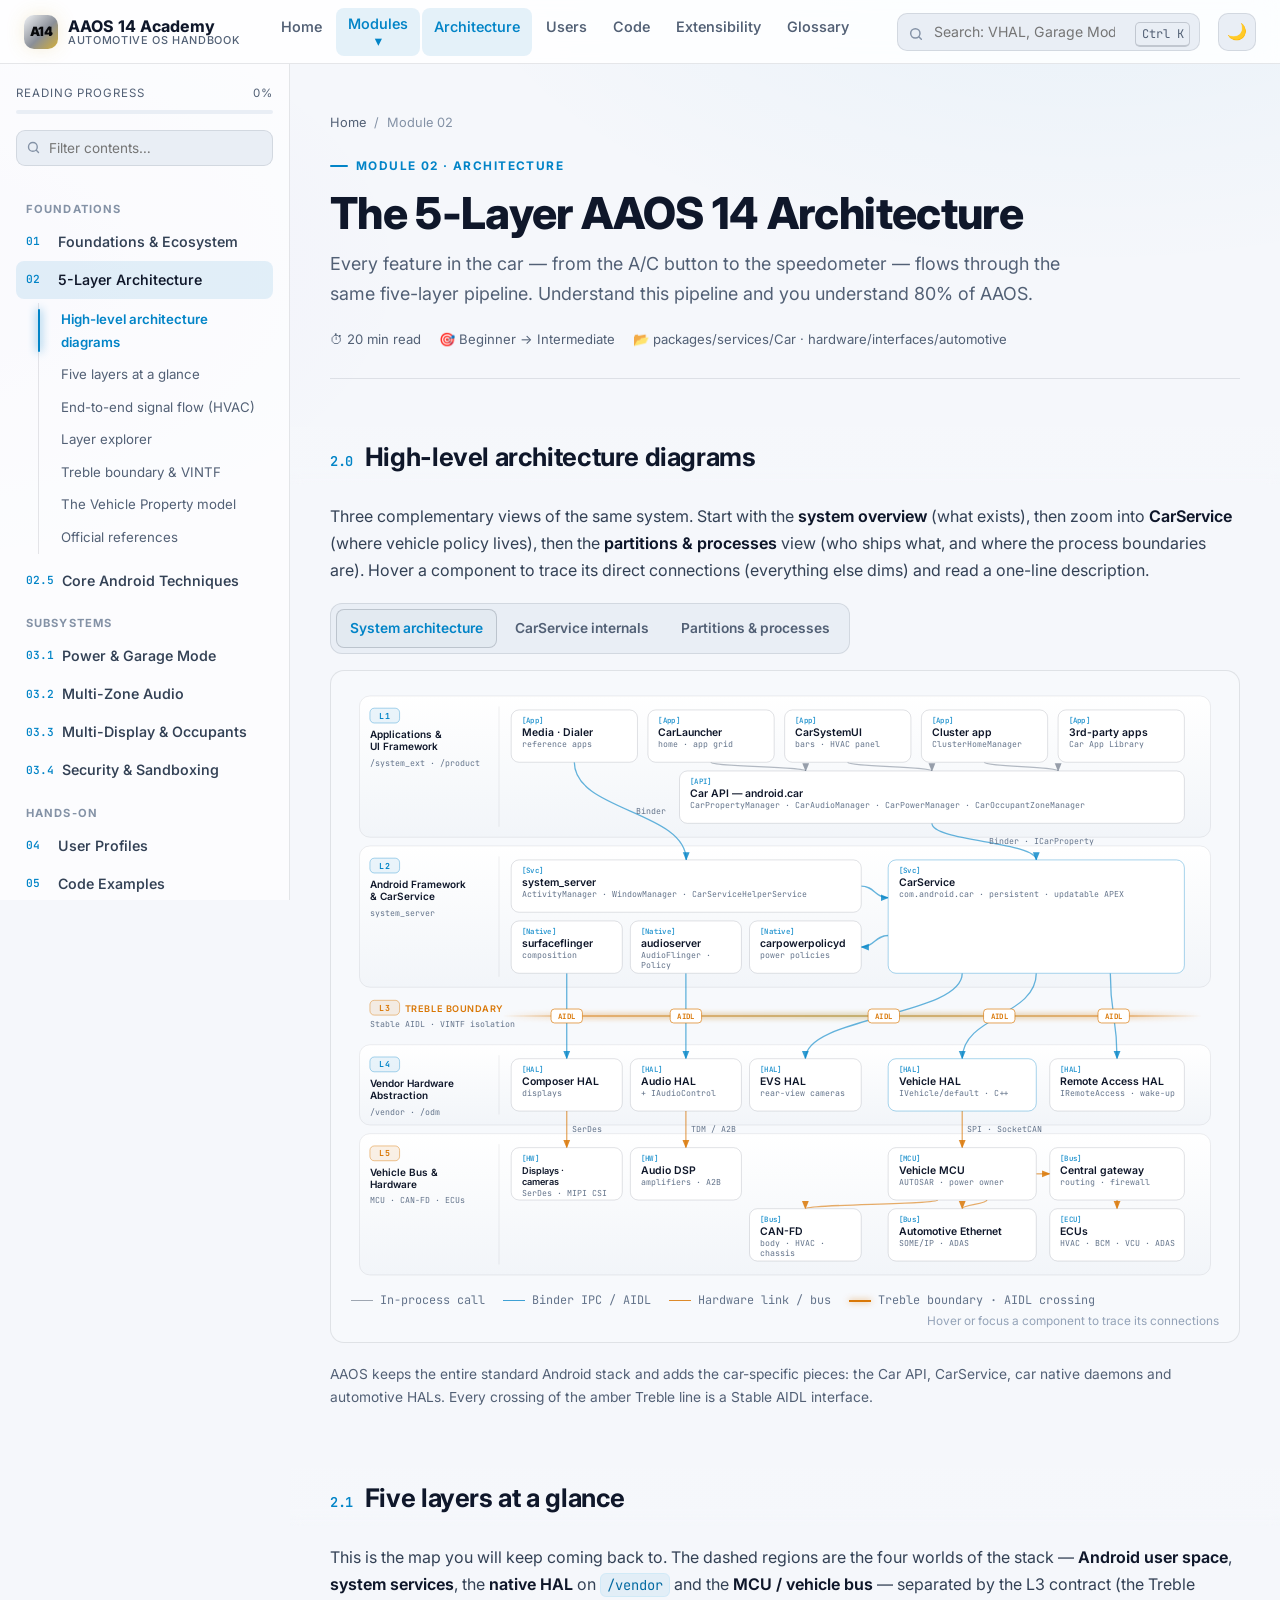
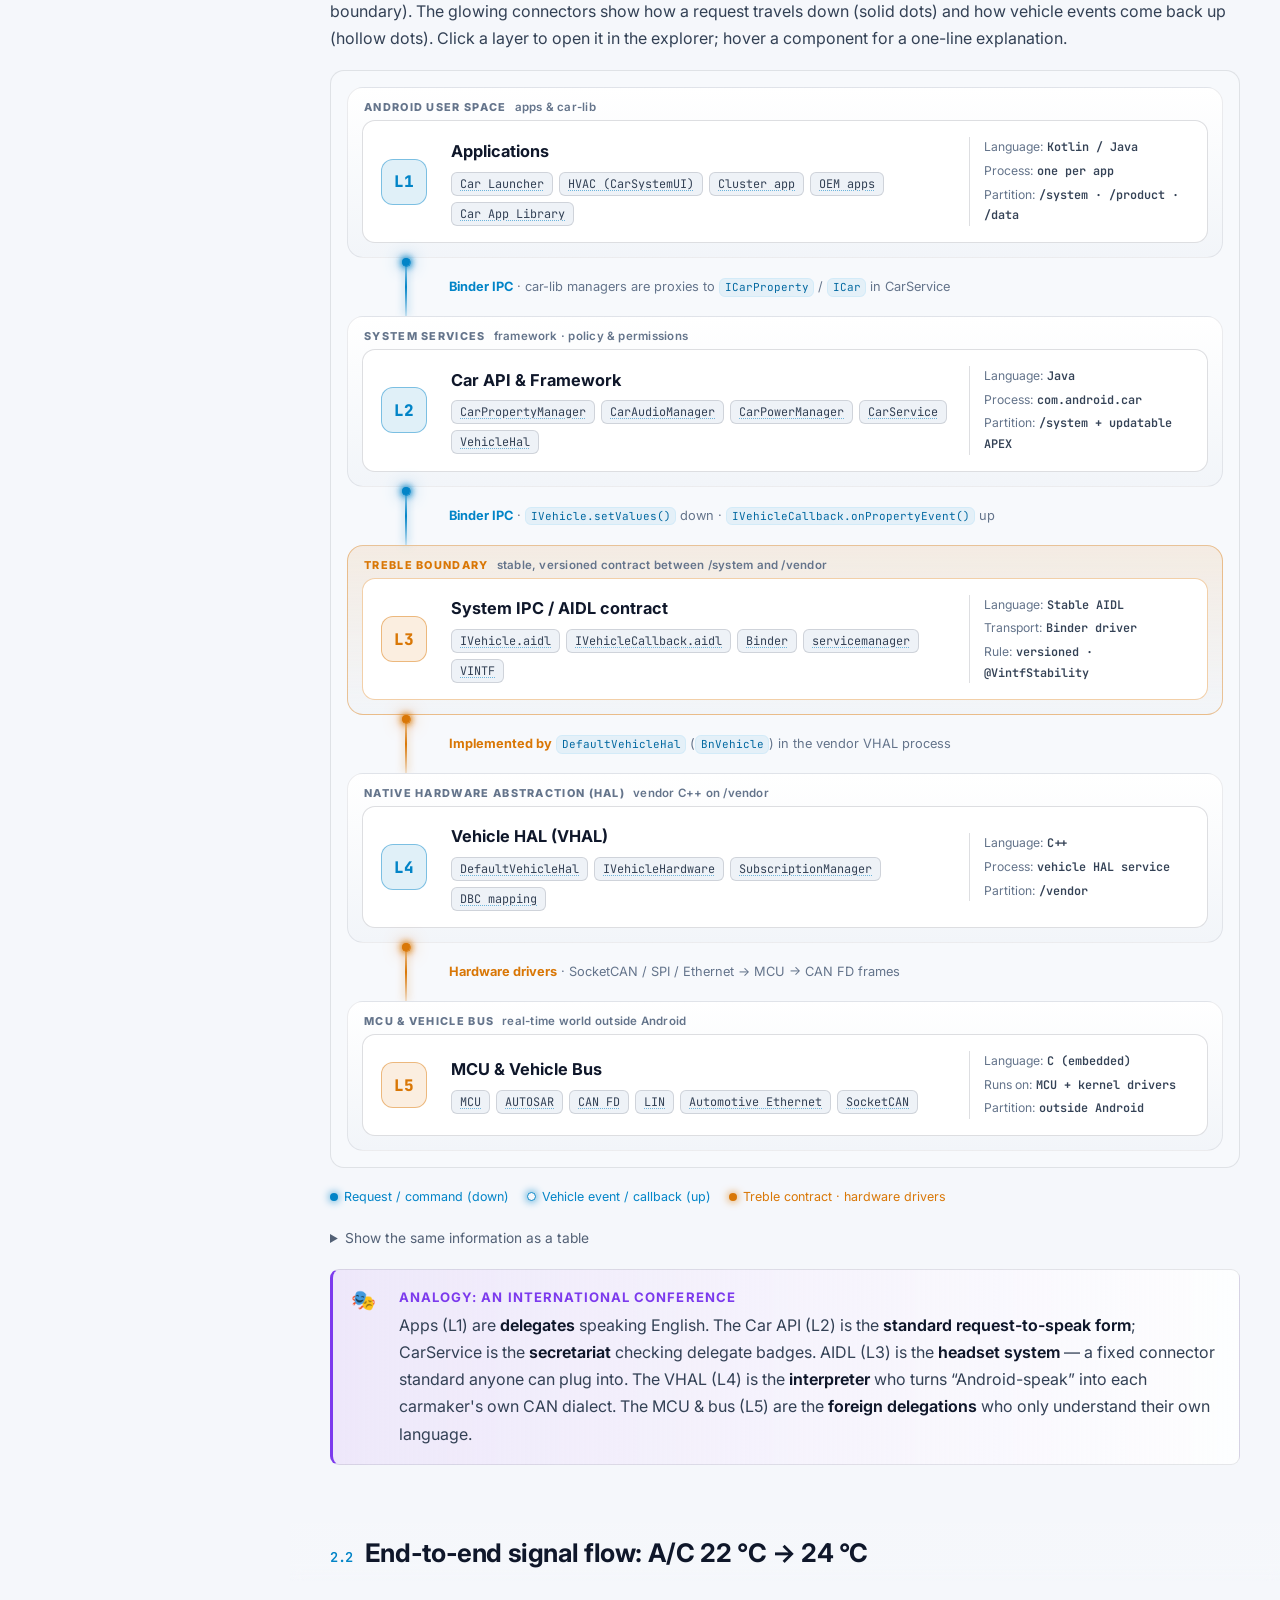
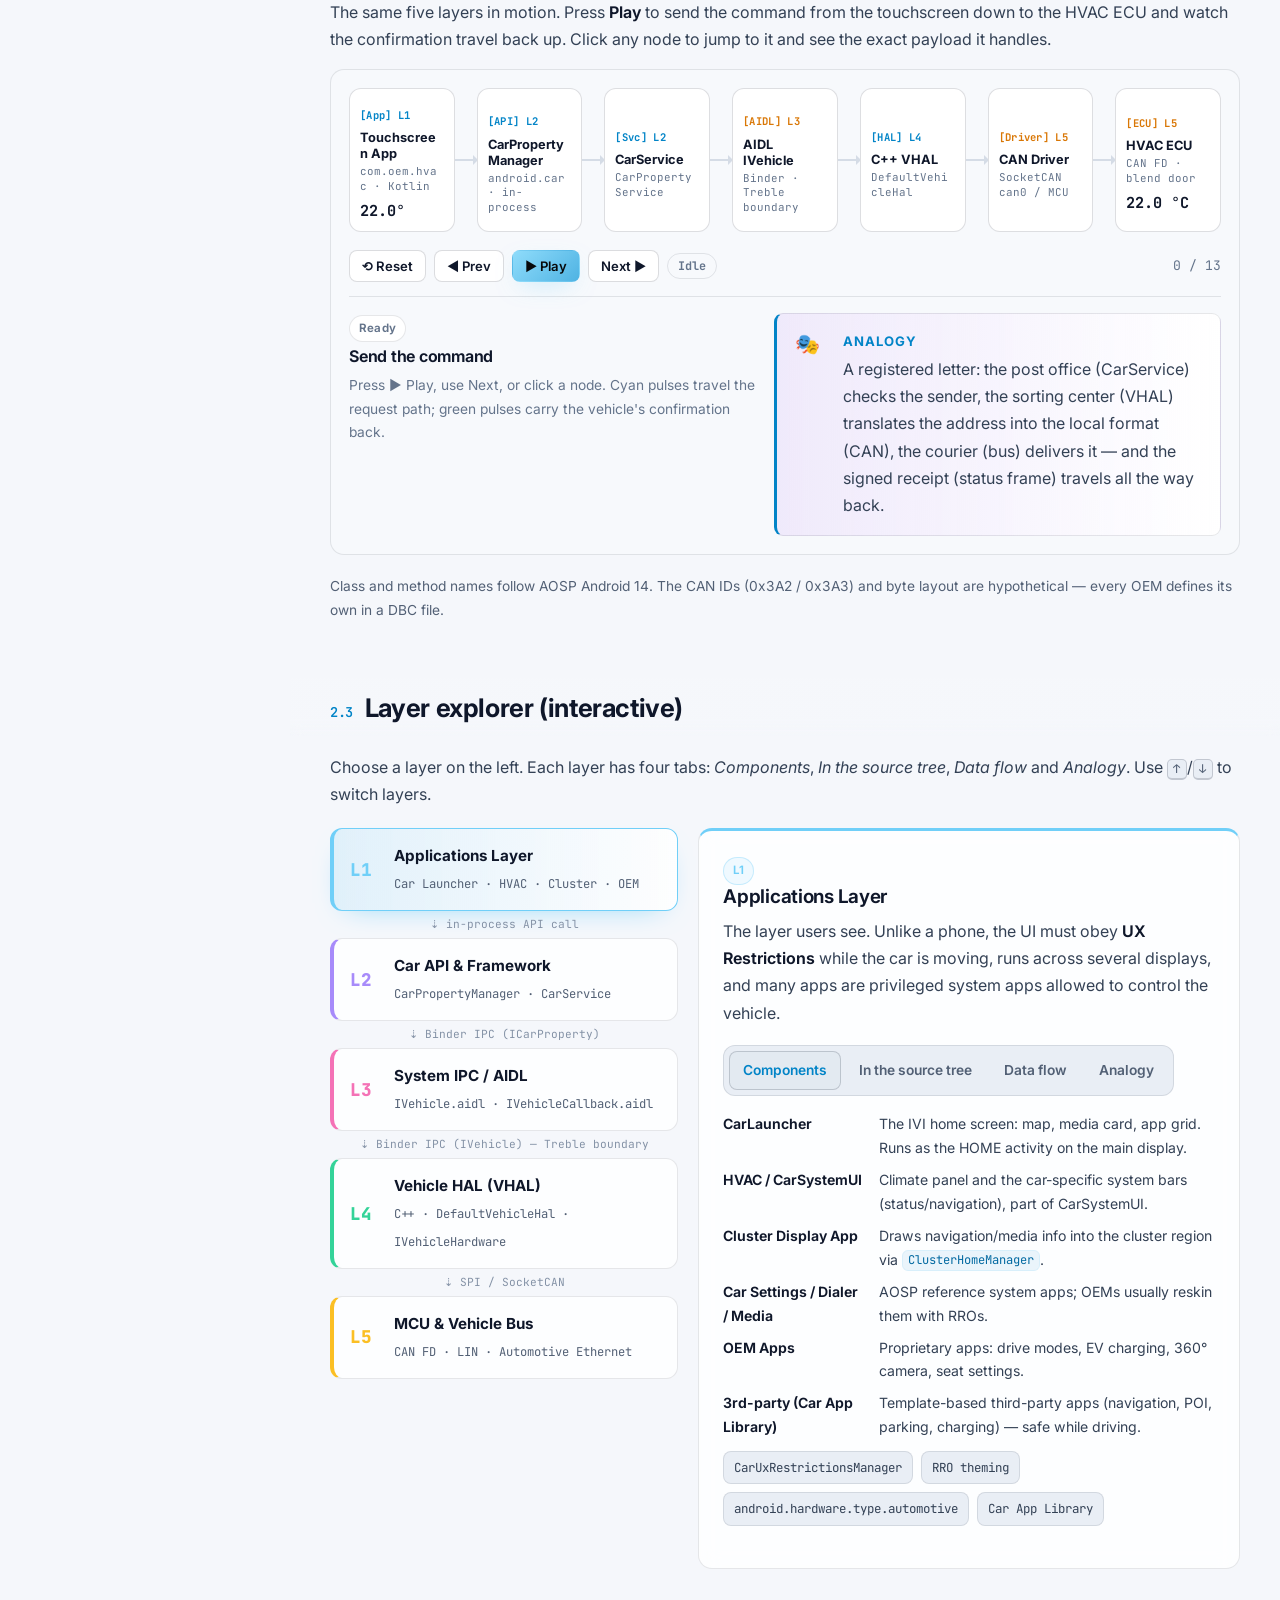
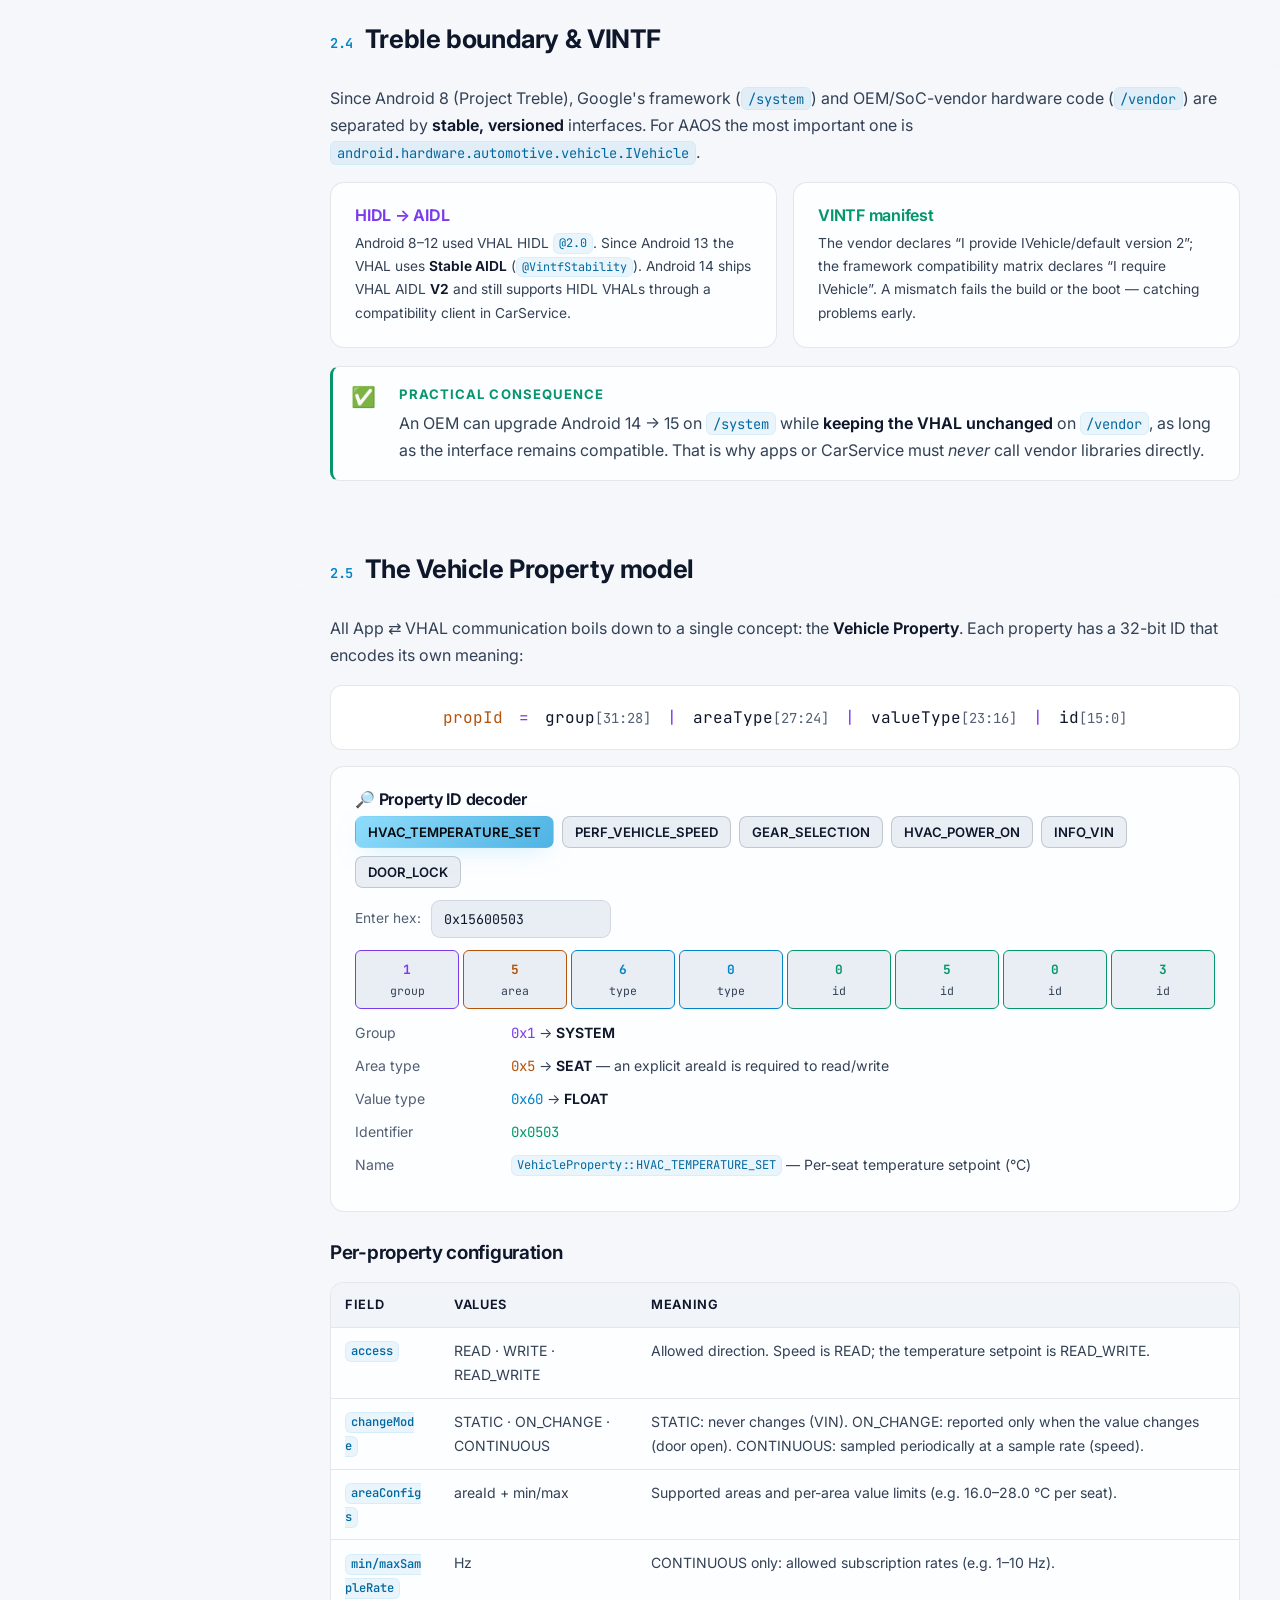
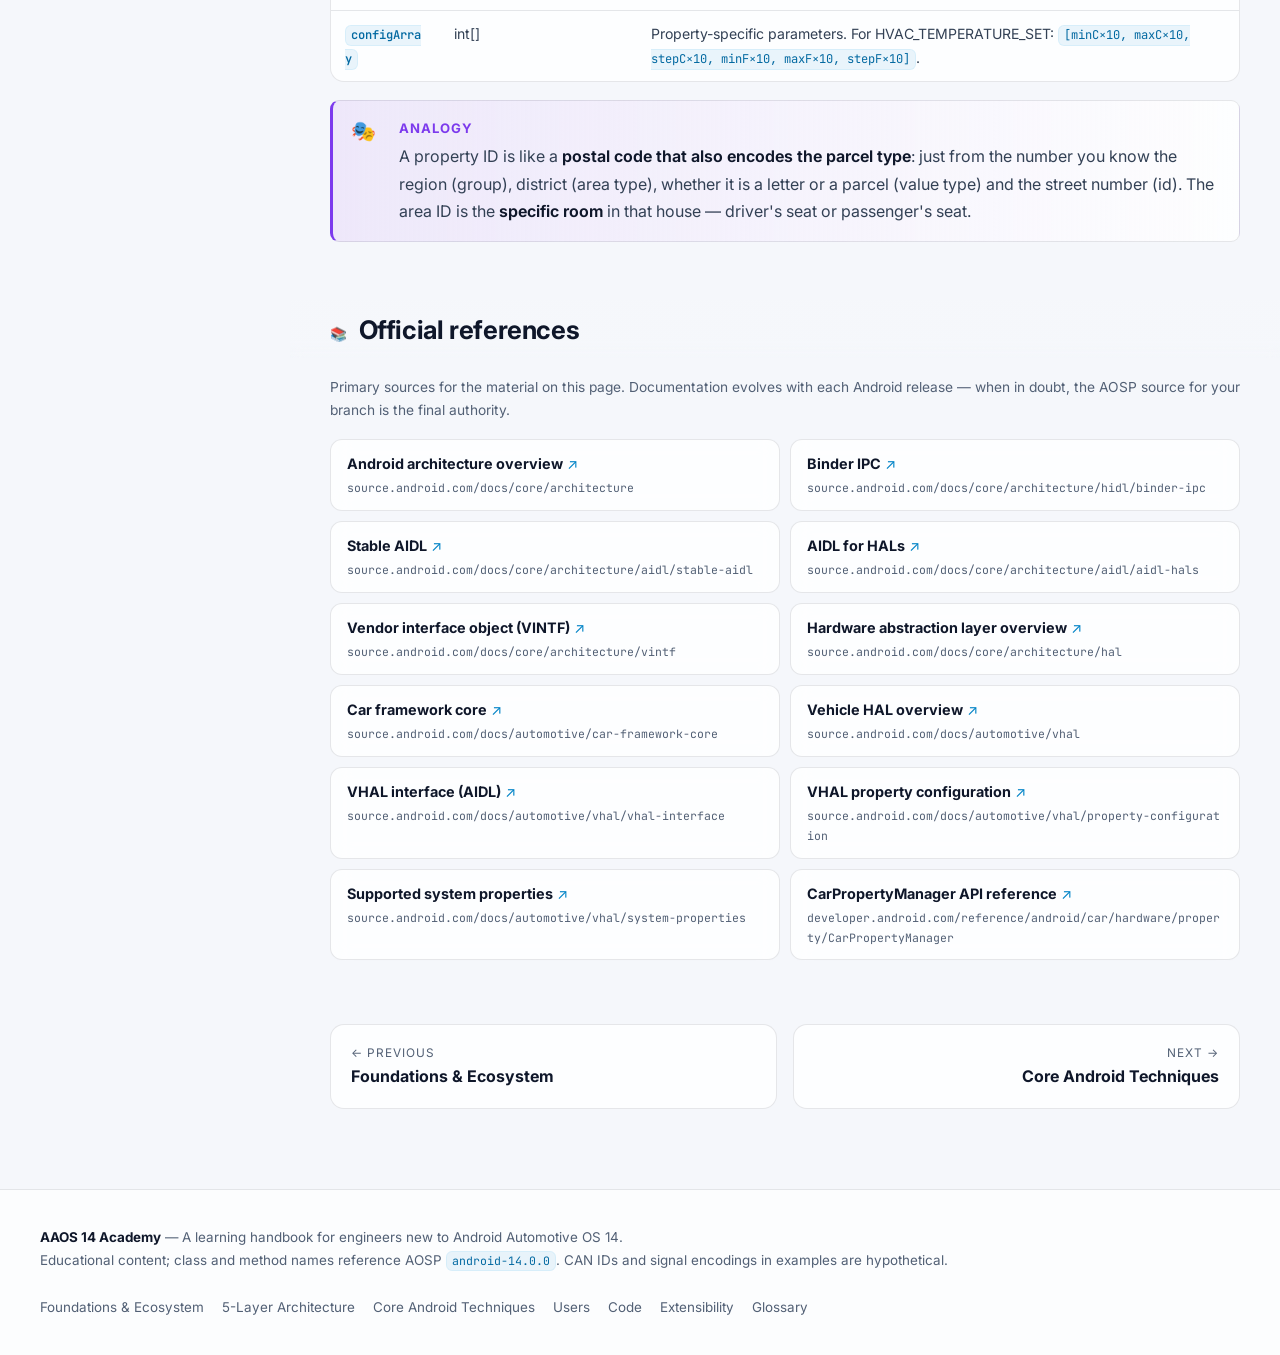
==== commit 784e61d4: "Improve UI" ====
--- a/aaos14-academy/architecture.html
+++ b/aaos14-academy/architecture.html
@@ -29,35 +29,33 @@
 
         <section class="doc-section" id="diagrams" data-title="High-level architecture diagrams">
           <div class="sec-head"><h2><span class="sec-num">2.0</span>High-level architecture diagrams</h2></div>
-          <p>Three complementary views of the same system. Start with the <strong>system overview</strong> (what exists), then zoom into <strong>CarService</strong> (where vehicle policy lives), then the <strong>partitions & processes</strong> view (who ships what, and where the process boundaries are). Hover a block for a short description.</p>
+          <p>Three complementary views of the same system. Start with the <strong>system overview</strong> (what exists), then zoom into <strong>CarService</strong> (where vehicle policy lives), then the <strong>partitions & processes</strong> view (who ships what, and where the process boundaries are). Hover a component to trace its direct connections (everything else dims) and read a one-line description.</p>
           <div class="tabs" data-tabs>
             <div class="tab-list" role="tablist">
-              <button data-tab="overview" aria-selected="true">① System overview</button>
-              <button data-tab="carservice">② CarService internals</button>
-              <button data-tab="partitions">③ Partitions & processes</button>
+              <button data-tab="overview" aria-selected="true">System architecture</button>
+              <button data-tab="carservice">CarService internals</button>
+              <button data-tab="partitions">Partitions & processes</button>
             </div>
             <div class="tab-panel" data-panel="overview">
-              <div class="glass"><div class="hd-wrap" id="hd-overview"></div>
-                <div class="hd-legend"><span style="color:#38bdf8"><i></i>/system &amp; /product</span><span style="color:#34d399"><i></i>/vendor (HALs)</span><span style="color:#fbbf24"><i></i>Linux kernel</span><span style="color:#94a3b8"><i></i>Hardware</span><span style="color:#a855f7"><i></i>Car-specific framework</span></div></div>
-              <p class="small muted mt">AAOS keeps the entire standard Android stack and adds the car-specific pieces in purple: the Car API, CarService, car native daemons and automotive HALs.</p>
+              <div class="glass"><div class="hd-wrap" id="hd-overview"></div></div>
+              <p class="small muted mt">AAOS keeps the entire standard Android stack and adds the car-specific pieces: the Car API, CarService, car native daemons and automotive HALs. Every crossing of the amber Treble line is a Stable AIDL interface.</p>
             </div>
             <div class="tab-panel" data-panel="carservice">
-              <div class="glass"><div class="hd-wrap" id="hd-carservice"></div>
-                <div class="hd-legend"><span style="color:#c084fc"><i></i>Binder IPC</span><span style="color:#34d399"><i></i>OEM plug-in points (see <a href="extensions.html">OEM Extensibility</a>)</span></div></div>
+              <div class="glass"><div class="hd-wrap" id="hd-carservice"></div></div>
               <p class="small muted mt"><code>ICarImpl</code> creates and owns every car service. HAL-facing services never talk to the VHAL directly: they go through <code>VehicleHal</code>, which multiplexes one IVehicle connection into per-domain “HAL services”.</p>
             </div>
             <div class="tab-panel" data-panel="partitions">
               <div class="glass"><div class="hd-wrap" id="hd-partitions"></div></div>
-              <p class="small muted mt">The vertical dashed line is the Treble boundary: only stable, versioned interfaces (AIDL with <code>@VintfStability</code>, sysprops, RRO-able resources) may cross it. This is what lets Google/OEMs update /system independently of /vendor.</p>
+              <p class="small muted mt">The amber line is the Treble boundary: only stable, versioned interfaces (AIDL with <code>@VintfStability</code>, sysprops, RRO-able resources) may cross it. This is what lets Google/OEMs update /system independently of /vendor.</p>
             </div>
           </div>
         </section>
 
         <section class="doc-section" id="overview" data-title="Five layers at a glance">
           <div class="sec-head"><h2><span class="sec-num">2.1</span>Five layers at a glance</h2></div>
-          <p>This is the map you will keep coming back to. The dashed regions are the four worlds of the stack — <strong>Android user space</strong>, <strong>system services</strong>, the <strong>native HAL</strong> on <code>/vendor</code> and the <strong>MCU / vehicle bus</strong> — separated by the L3 contract (the Treble boundary). The glowing connectors show how a request travels down (cyan) and how vehicle events come back up (green). Click a layer to open it in the explorer; hover a component for a one-line explanation.</p>
+          <p>This is the map you will keep coming back to. The dashed regions are the four worlds of the stack — <strong>Android user space</strong>, <strong>system services</strong>, the <strong>native HAL</strong> on <code>/vendor</code> and the <strong>MCU / vehicle bus</strong> — separated by the L3 contract (the Treble boundary). The glowing connectors show how a request travels down (solid dots) and how vehicle events come back up (hollow dots). Click a layer to open it in the explorer; hover a component for a one-line explanation.</p>
           <div id="stack5" class="s5" aria-label="AAOS 14 five-layer architecture"></div>
-          <div class="s5-legend"><span class="c-blue">Request / command (down)</span><span class="c-green">Vehicle event / callback (up)</span><span style="color:var(--purple-text)">Binder IPC</span><span class="c-amber">Hardware drivers / bus</span></div>
+          <div class="s5-legend"><span style="color:var(--dg-cyan)">Request / command (down)</span><span class="hollow" style="color:var(--dg-cyan)">Vehicle event / callback (up)</span><span style="color:var(--dg-amber)">Treble contract · hardware drivers</span></div>
           <details class="mt"><summary class="small muted" style="cursor:pointer">Show the same information as a table</summary>
           <div class="table-wrap">
             <table class="t">
--- a/aaos14-academy/assets/css/main.css
+++ b/aaos14-academy/assets/css/main.css
@@ -1065,3 +1065,181 @@
 .cab-key i { display: inline-block; width: 8px; height: 8px; border-radius: 50%; background: var(--zc); box-shadow: 0 0 6px var(--zc); margin-right: 6px; }
 .cab-key.on { border-color: var(--zc); color: var(--text); }
 @media (prefers-reduced-motion: reduce) { .s5-line i, .sf-link .sf-pulse { display: none; } }
+
+/* =====================================================================
+   DIAGRAM SYSTEM v4 — theme-aware canvas · layered bands · restrained accents
+   Dark theme: obsidian canvas. Light theme: clean paper canvas.
+   Accents: cyan = software / IPC, amber = hardware & Treble boundary.
+   ===================================================================== */
+:root {
+  --dg-canvas: #0d0f14; --dg-canvas-border: rgba(255, 255, 255, 0.08);
+  --dg-band-a: #161922; --dg-band-b: #101218; --dg-band-border: rgba(255, 255, 255, 0.06);
+  --dg-card: #1c202b; --dg-card-soft: #161922; --dg-card-border: rgba(255, 255, 255, 0.1);
+  --dg-chip: #161922; --dg-surface: #12141a; --dg-toolbar: #101218;
+  --dg-cyan: #70cff8; --dg-cyan-rgb: 112, 207, 248; --dg-cyan-dim: rgba(112, 207, 248, 0.1);
+  --dg-amber: #f59e0b; --dg-amber-rgb: 245, 158, 11; --dg-amber-dim: rgba(245, 158, 11, 0.12);
+  --dg-neutral-rgb: 200, 205, 214;
+  --dg-title: #f1f3f5; --dg-text: #c3c8d0; --dg-muted: #8a8f98; --dg-faint: #5b616e;
+  --dg-line: #2a2e37; --dg-line-2: #3d424d;
+  --dg-btn: #1c202b; --dg-btn-border: rgba(255, 255, 255, 0.12);
+  --dg-glow: 0.45;
+  --zone-0: #70cff8; --zone-1: #f59e0b; --zone-2: #a5b4c8; --zone-3: #d8c7a4;
+}
+:root[data-theme="light"] {
+  --dg-canvas: #f7f9fc; --dg-canvas-border: rgba(15, 23, 42, 0.1);
+  --dg-band-a: #ffffff; --dg-band-b: #f2f5f9; --dg-band-border: rgba(15, 23, 42, 0.08);
+  --dg-card: #ffffff; --dg-card-soft: #f5f7fa; --dg-card-border: rgba(15, 23, 42, 0.14);
+  --dg-chip: #eef2f7; --dg-surface: #ffffff; --dg-toolbar: #eef2f7;
+  --dg-cyan: #0284c7; --dg-cyan-rgb: 2, 132, 199; --dg-cyan-dim: rgba(2, 132, 199, 0.08);
+  --dg-amber: #d97706; --dg-amber-rgb: 217, 119, 6; --dg-amber-dim: rgba(217, 119, 6, 0.1);
+  --dg-neutral-rgb: 71, 85, 105;
+  --dg-title: #0f172a; --dg-text: #334155; --dg-muted: #64748b; --dg-faint: #94a3b8;
+  --dg-line: #d5dce6; --dg-line-2: #b6c0ce;
+  --dg-btn: #ffffff; --dg-btn-border: rgba(15, 23, 42, 0.15);
+  --dg-glow: 0.3;
+  --zone-0: #0284c7; --zone-1: #d97706; --zone-2: #64748b; --zone-3: #a16207;
+}
+@media (prefers-color-scheme: light) {
+  :root:not([data-theme="dark"]) {
+    --dg-canvas: #f7f9fc; --dg-canvas-border: rgba(15, 23, 42, 0.1);
+    --dg-band-a: #ffffff; --dg-band-b: #f2f5f9; --dg-band-border: rgba(15, 23, 42, 0.08);
+    --dg-card: #ffffff; --dg-card-soft: #f5f7fa; --dg-card-border: rgba(15, 23, 42, 0.14);
+    --dg-chip: #eef2f7; --dg-surface: #ffffff; --dg-toolbar: #eef2f7;
+    --dg-cyan: #0284c7; --dg-cyan-rgb: 2, 132, 199; --dg-cyan-dim: rgba(2, 132, 199, 0.08);
+    --dg-amber: #d97706; --dg-amber-rgb: 217, 119, 6; --dg-amber-dim: rgba(217, 119, 6, 0.1);
+    --dg-neutral-rgb: 71, 85, 105;
+    --dg-title: #0f172a; --dg-text: #334155; --dg-muted: #64748b; --dg-faint: #94a3b8;
+    --dg-line: #d5dce6; --dg-line-2: #b6c0ce;
+    --dg-btn: #ffffff; --dg-btn-border: rgba(15, 23, 42, 0.15);
+    --dg-glow: 0.3;
+    --zone-0: #0284c7; --zone-1: #d97706; --zone-2: #64748b; --zone-3: #a16207;
+  }
+}
+
+/* Diagram scope: map the generic tokens components use onto the diagram palette */
+:is(.hd-wrap, .seq, .sf, .s5, .car-top, .sm-svg) {
+  --blue: var(--dg-cyan); --blue-dim: var(--dg-cyan-dim);
+  --green: var(--dg-cyan); --green-dim: var(--dg-cyan-dim);
+  --purple: var(--dg-cyan); --purple-text: var(--dg-cyan); --purple-dim: var(--dg-cyan-dim);
+  --amber: var(--dg-amber); --amber-dim: var(--dg-amber-dim);
+  --text: var(--dg-title); --text-2: var(--dg-text); --muted: var(--dg-muted); --faint: var(--dg-faint);
+  --surface: var(--dg-surface); --surface-solid: var(--dg-surface); --surface-hi: var(--dg-card); --bg-3: var(--dg-chip);
+  --border: var(--dg-canvas-border); --border-hi: var(--dg-card-border);
+  --panel: var(--dg-surface); --panel-2: var(--dg-band-b); --panel-hi: var(--dg-card); --panel-soft: var(--dg-card-soft);
+  --chip-bg: var(--dg-chip); --line: var(--dg-line); --line-2: var(--dg-line-2); --formula-bg: var(--dg-canvas);
+  --node-fill: var(--dg-card); --node-border: var(--dg-card-border); --glow-a: var(--dg-glow);
+  background: var(--dg-canvas); border: 1px solid var(--dg-canvas-border); border-radius: 14px; color: var(--dg-text);
+}
+.glass:has(> .hd-wrap):not(.sm-svg) { background: transparent; border: 0; backdrop-filter: none; -webkit-backdrop-filter: none; box-shadow: none; padding: 0; }
+.hd-wrap { padding: 18px 18px 12px; }
+.sm-svg .hd-wrap { border: 0; padding: 0; background: transparent; border-radius: 0; }
+.s5 { padding: 16px; gap: 0; }
+
+/* ---------------------------------------------------- Layered renderer */
+.lg-svg { display: block; width: 100%; min-width: 760px; height: auto; }
+.lg-svg text { font-family: var(--font); }
+.lg-sa { stop-color: var(--dg-band-a); } .lg-sb { stop-color: var(--dg-band-b); }
+.lg-t0 { stop-color: var(--dg-amber); stop-opacity: 0; } .lg-t1 { stop-color: var(--dg-amber); stop-opacity: 0.9; } .lg-t2 { stop-color: var(--gold); }
+.lg-band { stroke: var(--dg-band-border); }
+.lg-divider { stroke: var(--dg-band-border); }
+.lg-badge rect { fill: var(--dg-cyan-dim); stroke: rgba(var(--dg-cyan-rgb), 0.4); }
+.lg-badge text { fill: var(--dg-cyan); font: 700 9.5px var(--mono); letter-spacing: 0.04em; }
+.lg-badge.amber rect { fill: var(--dg-amber-dim); stroke: rgba(var(--dg-amber-rgb), 0.5); }
+.lg-badge.amber text { fill: var(--dg-amber); }
+.lg-btitle { fill: var(--dg-title); font: 600 11.5px var(--font) !important; }
+.lg-btitle.amber { fill: var(--dg-amber); letter-spacing: 0.06em; text-transform: uppercase; font-size: 10.5px !important; }
+.lg-bsub { fill: var(--dg-muted); font: 9.5px var(--mono) !important; }
+.lg-treble-glow { stroke-width: 7; opacity: 0.32; filter: blur(3px); }
+.lg-treble-core { stroke-width: 1.4; }
+.lg-aidl rect { fill: var(--dg-surface); stroke: rgba(var(--dg-amber-rgb), 0.75); }
+.lg-aidl text { fill: var(--dg-amber); font: 700 8.5px var(--mono) !important; letter-spacing: 0.05em; }
+.lg-aidl { cursor: help; transition: opacity 0.2s; }
+
+.lg-node { cursor: pointer; outline: none; transition: opacity 0.2s; }
+.lg-card { fill: var(--dg-card); stroke: var(--dg-card-border); stroke-width: 1; transition: stroke 0.2s, filter 0.2s; }
+.lg-node.hl .lg-card { stroke: rgba(var(--dg-cyan-rgb), 0.4); }
+.lg-node.soft .lg-card { fill: var(--dg-card-soft); stroke-dasharray: 4 4; }
+.lg-title { fill: var(--dg-title); font: 600 12px var(--font) !important; pointer-events: none; }
+.lg-title.sm { font-size: 10.5px !important; }
+.lg-sub { fill: var(--dg-muted); font: 9.5px var(--mono) !important; pointer-events: none; }
+.lg-tag { fill: var(--dg-cyan); opacity: 0.85; font: 600 8.5px var(--mono) !important; letter-spacing: 0.04em; pointer-events: none; }
+.lg-node:hover .lg-card, .lg-node:focus-visible .lg-card { stroke: rgba(var(--dg-cyan-rgb), 0.75); }
+
+.lg-edge { fill: none; stroke-width: 1.5; transition: opacity 0.2s, stroke 0.2s, stroke-width 0.2s; }
+.lg-edge.ipc { stroke: rgba(var(--dg-cyan-rgb), 0.6); }
+.lg-edge.call { stroke: rgba(var(--dg-neutral-rgb), 0.4); }
+.lg-edge.hw { stroke: rgba(var(--dg-amber-rgb), 0.6); }
+.lg-edge.opt { stroke: rgba(var(--dg-cyan-rgb), 0.5); stroke-dasharray: 4 4; }
+.lg-mk path { fill: rgba(var(--dg-cyan-rgb), 0.8); }
+.lg-mk.call path { fill: rgba(var(--dg-neutral-rgb), 0.55); }
+.lg-mk.hw path { fill: rgba(var(--dg-amber-rgb), 0.85); }
+.lg-elabel { fill: var(--dg-muted); font: 9.5px var(--mono) !important; pointer-events: none; transition: opacity 0.2s; }
+
+/* Hover / focus: trace direct connections, dim everything else */
+.lg-focus .lg-node:not(.lit) { opacity: 0.22; }
+.lg-focus .lg-edge:not(.lit), .lg-focus .lg-aidl:not(.lit), .lg-focus .lg-elabel:not(.lit) { opacity: 0.07; }
+.lg-node.lit .lg-card { stroke: rgba(var(--dg-cyan-rgb), 0.8); }
+.lg-node.lit.focus .lg-card { stroke: var(--dg-cyan); stroke-width: 1.5; filter: drop-shadow(0 0 10px rgba(var(--dg-cyan-rgb), var(--dg-glow))); }
+.lg-edge.lit { stroke-width: 2; }
+.lg-edge.lit.ipc, .lg-edge.lit.opt { stroke: var(--dg-cyan); filter: drop-shadow(0 0 4px rgba(var(--dg-cyan-rgb), 0.55)); }
+.lg-edge.lit.hw { stroke: var(--dg-amber); filter: drop-shadow(0 0 4px rgba(var(--dg-amber-rgb), 0.55)); }
+.lg-edge.lit.call { stroke: rgba(var(--dg-neutral-rgb), 0.85); }
+.lg-elabel.lit { fill: var(--dg-title); }
+.lg-svg .hd-pulse.live { fill: var(--dg-cyan); filter: drop-shadow(0 0 5px rgba(var(--dg-cyan-rgb), 0.9)); }
+.lg-svg .hd-pulse.live.hw { fill: var(--dg-amber); filter: drop-shadow(0 0 5px rgba(var(--dg-amber-rgb), 0.9)); }
+
+.lg-legend { display: flex; flex-wrap: wrap; gap: 6px 18px; align-items: center; padding: 10px 2px 2px; font: 0.74rem var(--mono); color: var(--dg-muted); }
+.lg-legend i { display: inline-block; width: 22px; height: 0; vertical-align: middle; margin-right: 7px; border-top: 1.5px solid rgba(var(--dg-cyan-rgb), 0.75); }
+.lg-legend .call i { border-top-color: rgba(var(--dg-neutral-rgb), 0.5); }
+.lg-legend .hw i { border-top-color: rgba(var(--dg-amber-rgb), 0.85); }
+.lg-legend .opt i { border-top: 1.5px dashed rgba(var(--dg-cyan-rgb), 0.75); }
+.lg-legend .trb i { border-top: 2px solid var(--dg-amber); box-shadow: 0 0 6px rgba(var(--dg-amber-rgb), 0.7); }
+.lg-legend .hint { margin-left: auto; color: var(--dg-faint); font-family: var(--font); }
+
+/* Micro tags in prose (e.g. [Config]) */
+code.mtag { color: var(--blue); background: var(--blue-dim); border-color: color-mix(in srgb, var(--blue) 30%, transparent); font-size: 0.78em; letter-spacing: 0.02em; white-space: nowrap; }
+
+/* ---------------------------------------------------- Layer stack */
+.s5-zone { border: 1px solid var(--dg-band-border); background: linear-gradient(180deg, var(--dg-band-a), var(--dg-band-b)); }
+.s5-zone-label { color: var(--dg-muted); }
+.s5-boundary { border-color: rgba(var(--dg-amber-rgb), 0.4); background: linear-gradient(180deg, var(--dg-amber-dim), var(--dg-band-b)); }
+.s5-boundary .s5-zone-label { color: var(--dg-amber); }
+.s5-layer { background: var(--dg-card); border-color: var(--dg-card-border); }
+.s5-boundary .s5-layer { background: var(--dg-card); border-style: solid; border-color: rgba(var(--dg-amber-rgb), 0.35); }
+.s5-badge { box-shadow: none; }
+.s5-chips span { background: var(--dg-chip); border-color: var(--dg-card-border); }
+.s5-line i.up { background: transparent; border: 1.5px solid var(--lk); box-shadow: 0 0 6px var(--lk); width: 9px; height: 9px; margin-left: -4.5px; }
+
+/* ---------------------------------------------------- Signal flow */
+.sf-node { background: var(--dg-card); border-color: var(--dg-card-border); }
+.sf-node .sf-layer { letter-spacing: 0.03em; }
+.sf-link.active.back { --lc: var(--dg-amber); }
+.sf-dir.back { color: var(--dg-amber); border-color: rgba(var(--dg-amber-rgb), 0.5); }
+.sf-node.active { box-shadow: 0 0 0 1px color-mix(in srgb, var(--nc) 35%, transparent), 0 0 22px -8px var(--nc); }
+
+/* ---------------------------------------------------- Sequence diagrams */
+.seq .k-call, .seq .k-self { color: var(--dg-text); }
+.seq .k-ipc, .seq .k-ret { color: var(--dg-cyan); }
+.seq .k-hw { color: var(--dg-amber); }
+.seq .seq-lane-box { fill: var(--dg-card); stroke: var(--dg-card-border); }
+.seq .seq-lane-box.on { stroke: var(--dg-cyan); filter: drop-shadow(0 0 8px rgba(var(--dg-cyan-rgb), 0.35)); }
+.seq .seq-lifeline { stroke: var(--dg-line); }
+.seq .seq-msg .seq-label { stroke: var(--dg-canvas); }
+.seq .seq-msg .seq-idx-bg { fill: var(--dg-canvas); }
+.seq-toolbar { background: var(--dg-toolbar); }
+:is(.seq, .sf, .car-top, .sm-svg) .btn { background: var(--dg-btn); border-color: var(--dg-btn-border); color: var(--dg-title); }
+:is(.seq, .sf, .car-top, .sm-svg) .btn.primary { background: linear-gradient(135deg, #8fdcfb, #4fb3e3); color: #08090b; border-color: transparent; }
+.seq select { background: var(--dg-chip); color: var(--dg-title); border-color: var(--dg-btn-border); }
+
+/* ---------------------------------------------------- Power state machine */
+.sm-svg { padding: 16px; }
+.psm-node rect.bg { fill: var(--dg-card); stroke: var(--dg-card-border); }
+.psm-node.sel rect.bg { stroke: var(--nc); filter: drop-shadow(0 0 10px color-mix(in srgb, var(--nc) 50%, transparent)); }
+.psm-elabel rect { fill: var(--dg-surface); stroke: var(--dg-card-border); }
+.psm-group { fill: rgba(var(--dg-amber-rgb), 0.04); stroke: rgba(var(--dg-amber-rgb), 0.45); }
+
+/* ---------------------------------------------------- Cabin */
+.car-top { padding: 18px; }
+.cab-body { stroke: var(--dg-card-border); }
+.cab-seat .seat-back { fill: var(--dg-card); }
+.s5-legend .hollow::before { background: transparent; border: 1.5px solid currentColor; width: 7px; height: 7px; }
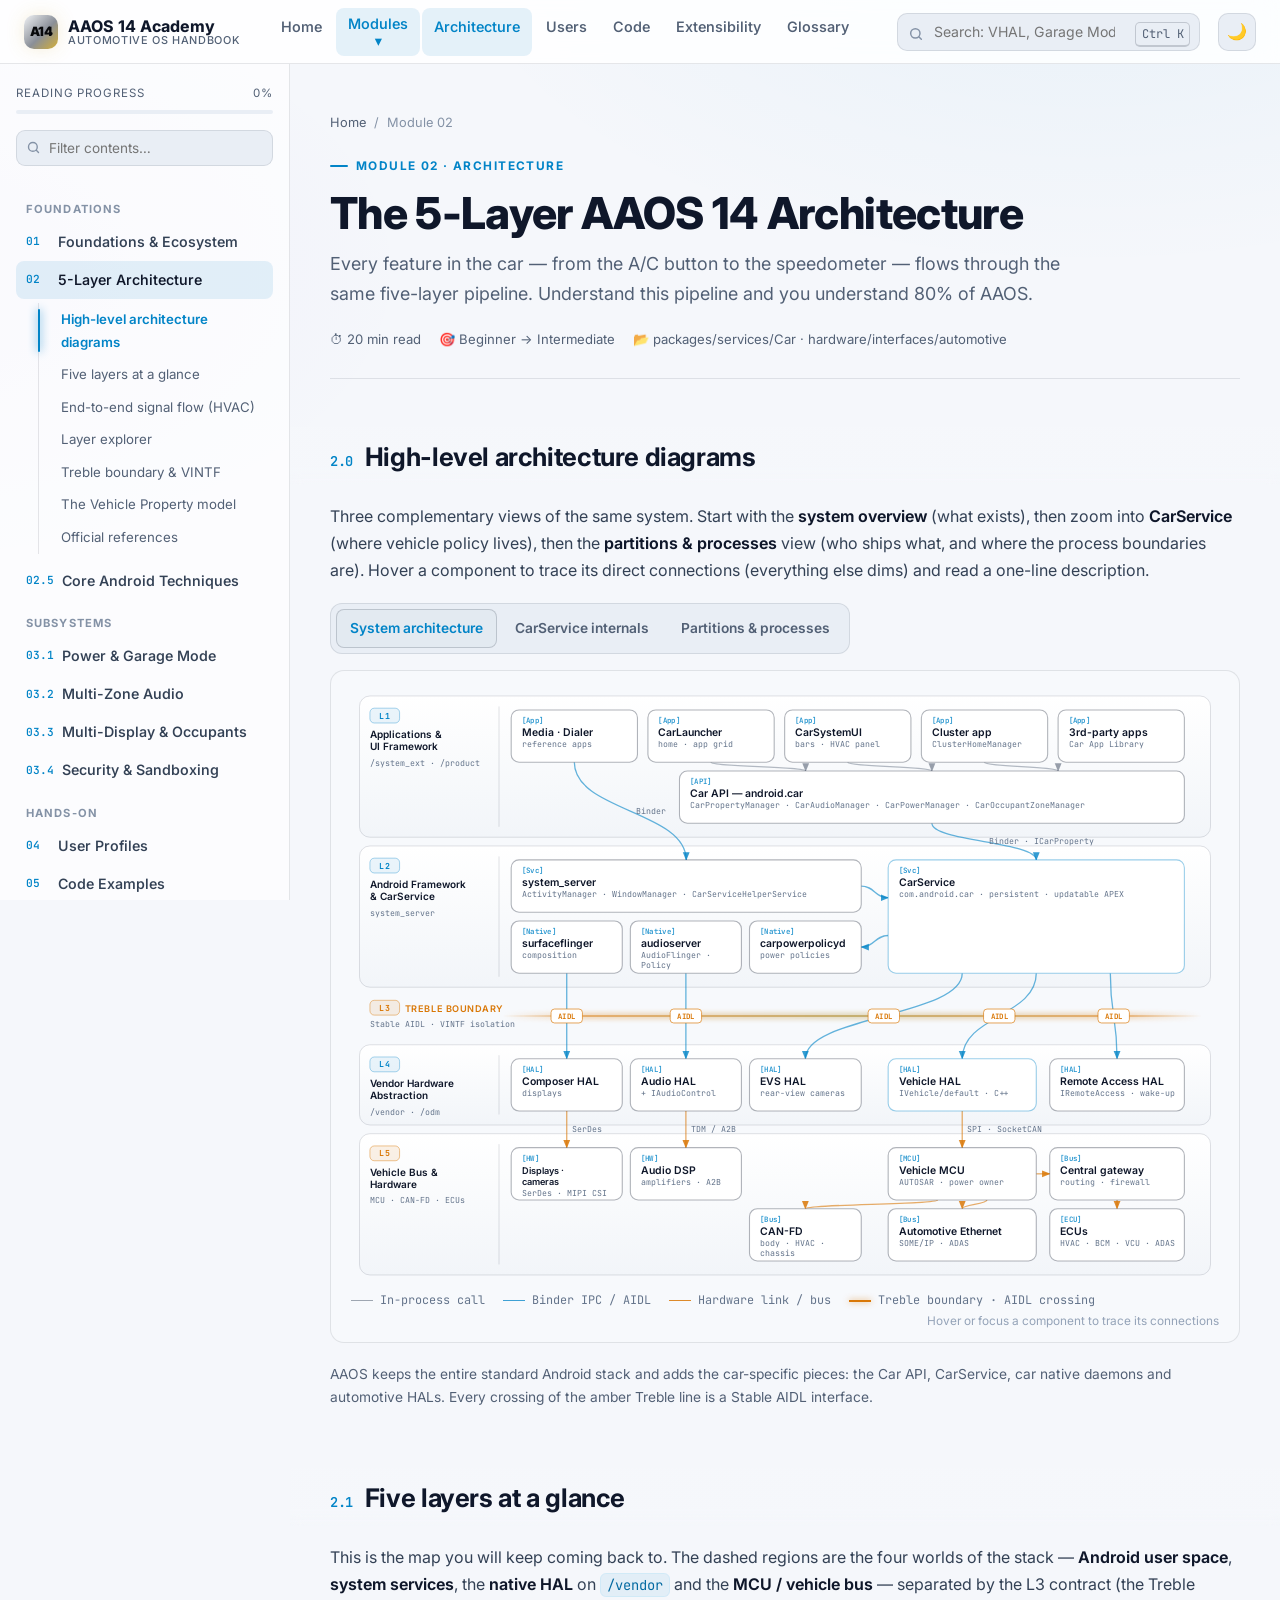
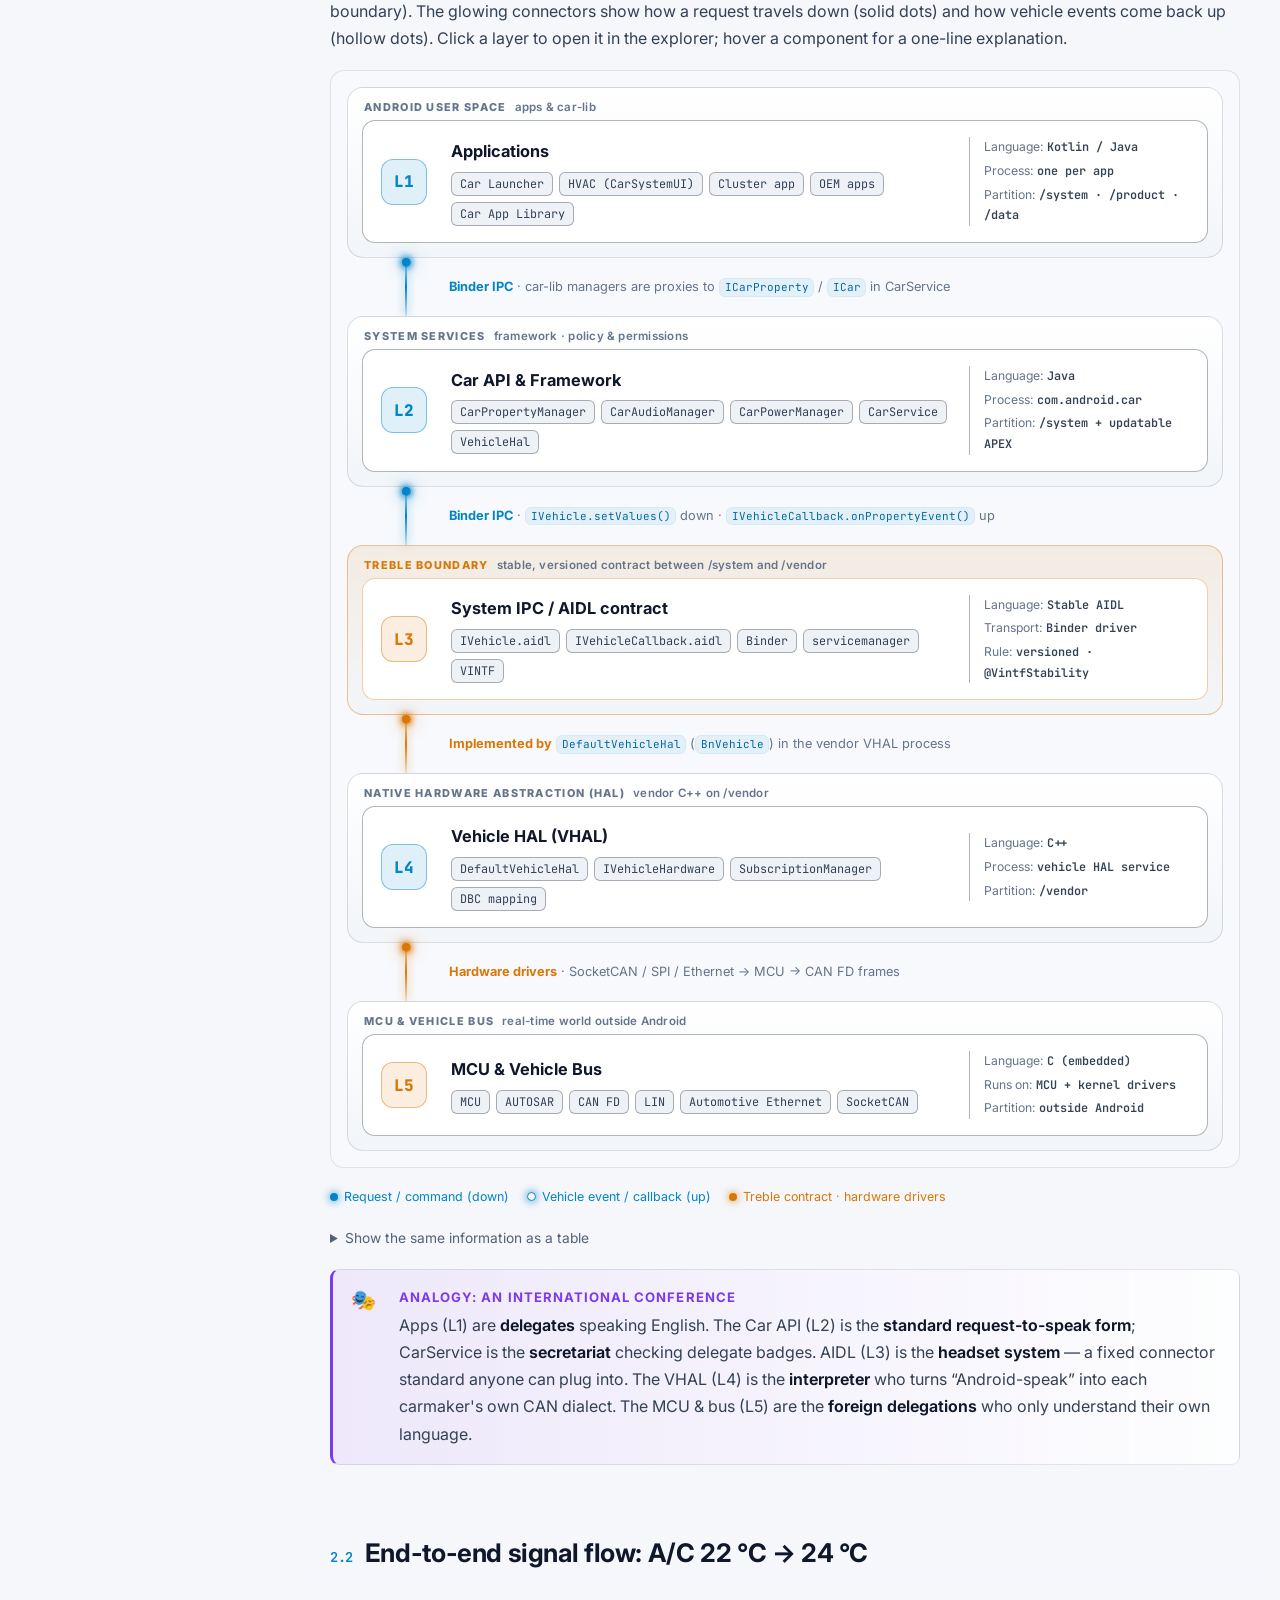
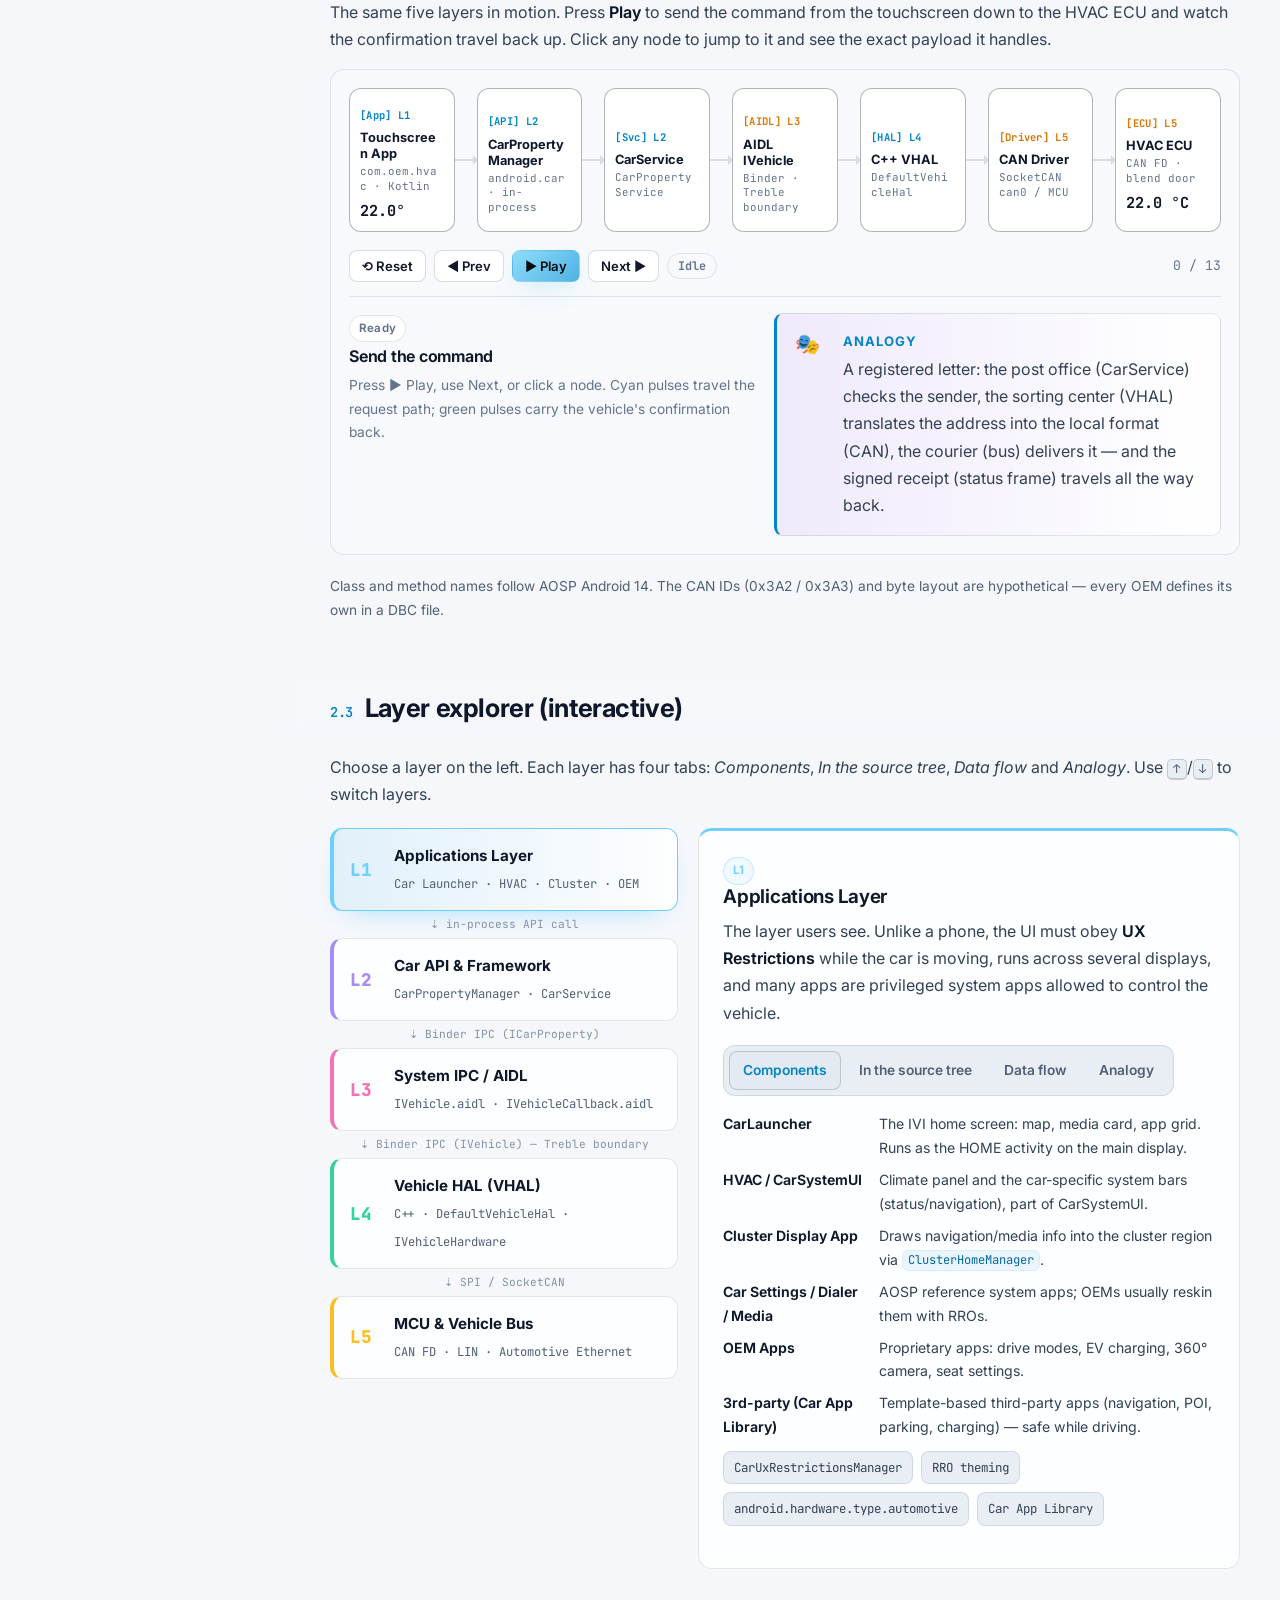
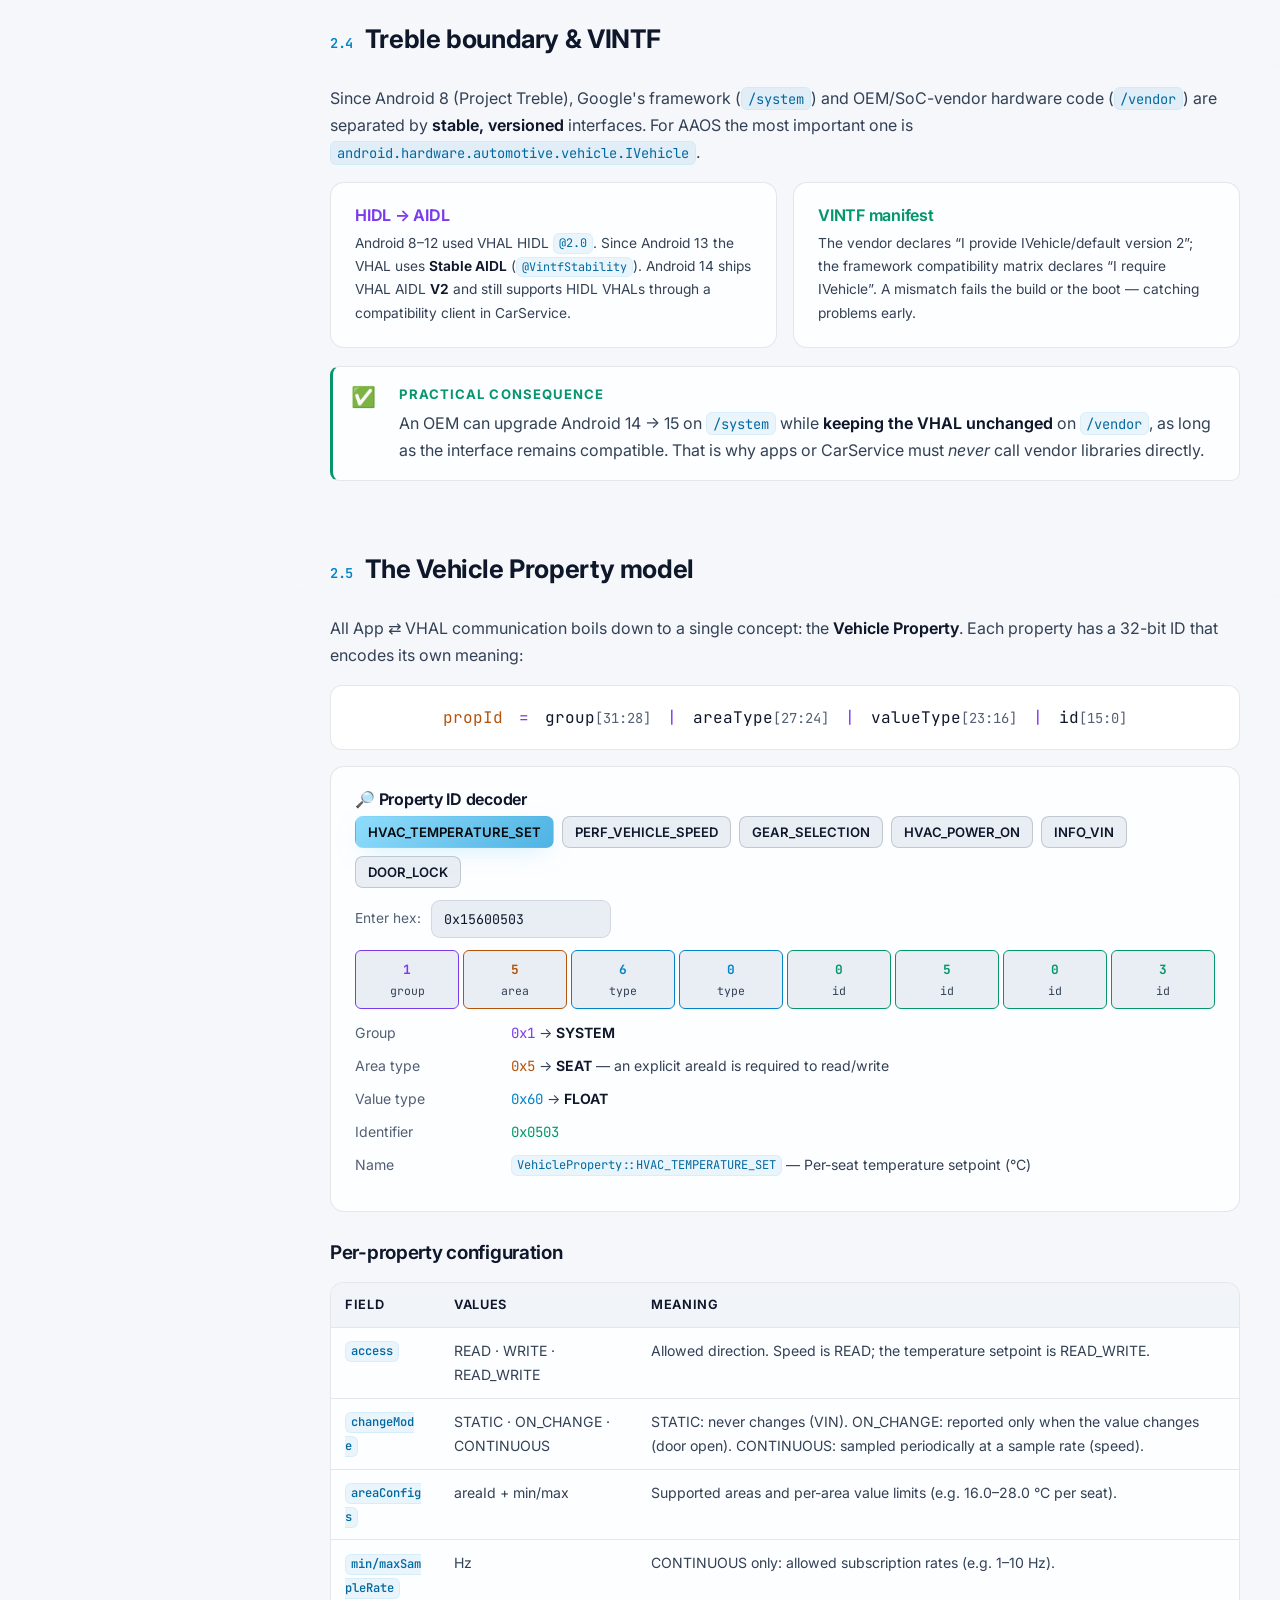
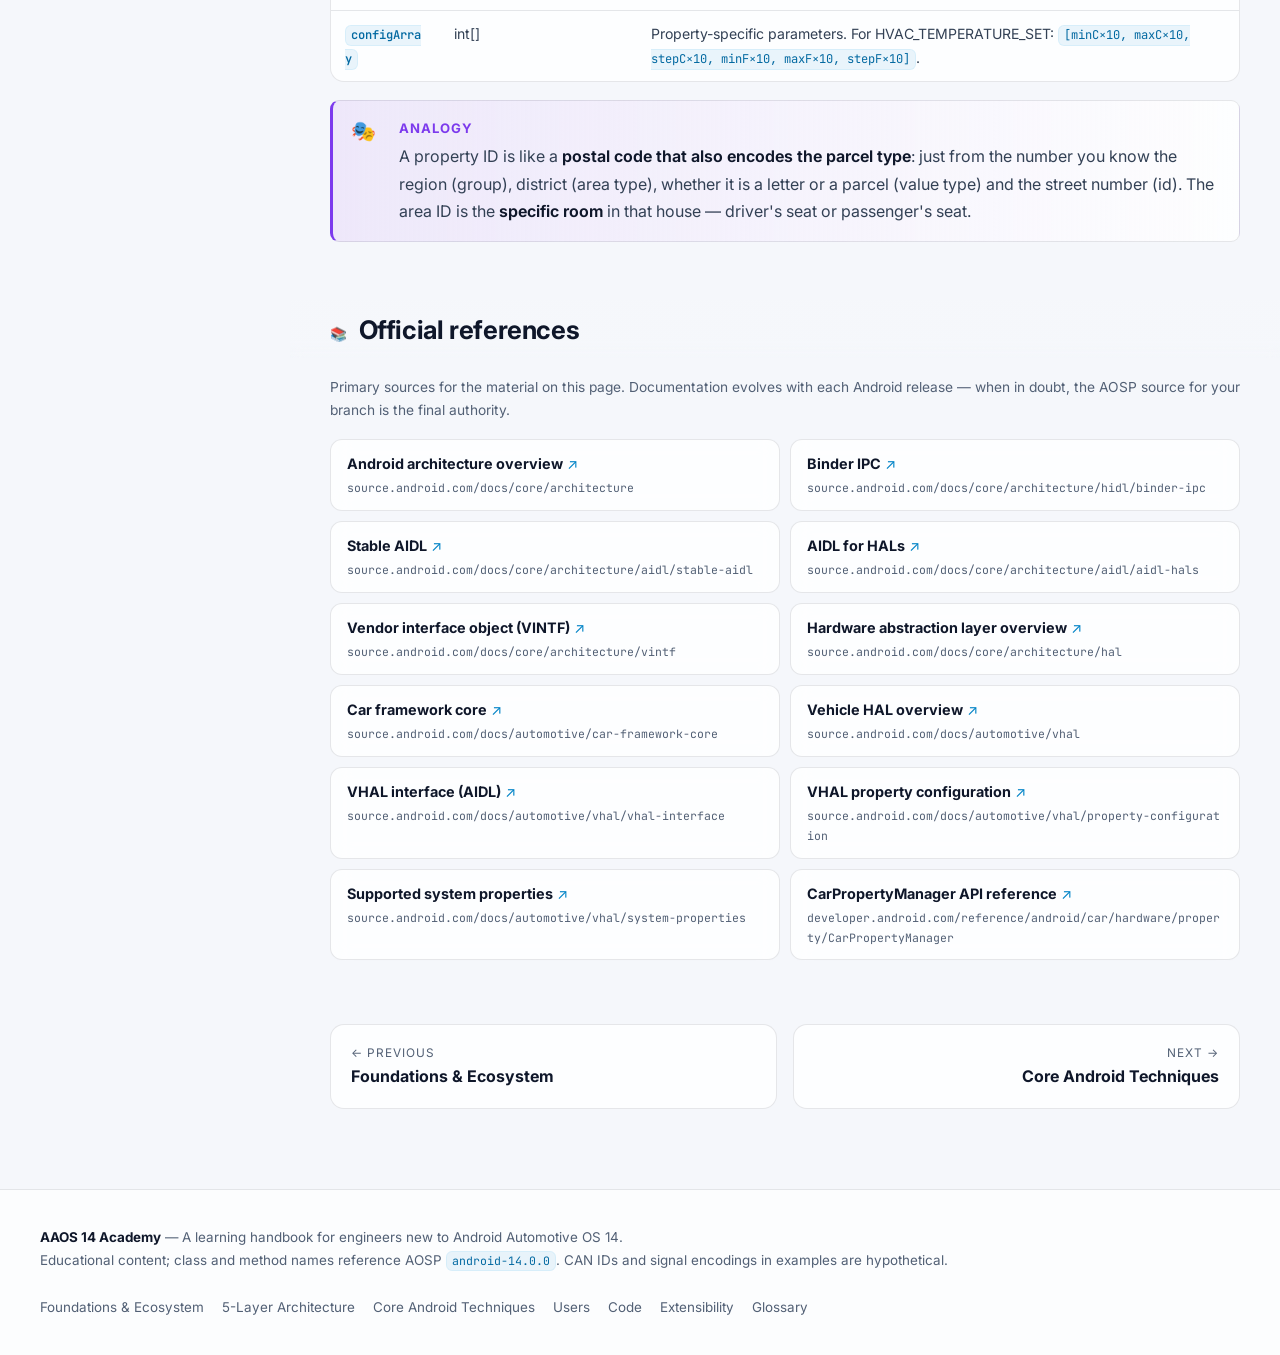
==== commit 8bb7d52c: "Bust browser caches on every deploy Asset links carry a ?v=__BUILD__ marker that the Pages workflow " ====
--- a/aaos14-academy/architecture.html
+++ b/aaos14-academy/architecture.html
@@ -9,7 +9,7 @@
   <link rel="preconnect" href="https://fonts.gstatic.com" crossorigin>
   <link href="https://fonts.googleapis.com/css2?family=Inter:wght@400;500;600;700;800&family=JetBrains+Mono:wght@400;600;700&display=swap" rel="stylesheet">
   <meta name="color-scheme" content="dark light">
-  <link rel="stylesheet" href="assets/css/main.css">
+  <link rel="stylesheet" href="assets/css/main.css?v=__BUILD__">
   <script>try{var t=localStorage.getItem("aaos-theme");if(t)document.documentElement.setAttribute("data-theme",t)}catch(e){}</script>
 </head>
 <body data-page="architecture">
@@ -160,11 +160,11 @@
   </div>
   <div id="site-footer"></div>
 
-  <script src="assets/js/glossary-data.js"></script>
-  <script src="assets/js/core.js"></script>
-  <script src="assets/js/diagrams.js"></script>
-  <script src="assets/js/pages/architecture.js"></script>
-  <script src="assets/js/pages/architecture-diagrams.js"></script>
-  <script src="assets/js/pages/architecture-stack.js"></script>
+  <script src="assets/js/glossary-data.js?v=__BUILD__"></script>
+  <script src="assets/js/core.js?v=__BUILD__"></script>
+  <script src="assets/js/diagrams.js?v=__BUILD__"></script>
+  <script src="assets/js/pages/architecture.js?v=__BUILD__"></script>
+  <script src="assets/js/pages/architecture-diagrams.js?v=__BUILD__"></script>
+  <script src="assets/js/pages/architecture-stack.js?v=__BUILD__"></script>
 </body>
 </html>
--- a/aaos14-academy/assets/css/main.css
+++ b/aaos14-academy/assets/css/main.css
@@ -874,7 +874,6 @@
 .hd-chip { outline: none; }
 .hd-chip rect { transition: stroke 0.15s, fill 0.15s; }
 .hd-chip[data-tip] { cursor: help; }
-.hd-chip[data-tip] text { text-decoration: underline dotted color-mix(in srgb, var(--blue) 55%, transparent); text-underline-offset: 2px; }
 .hd-chip:hover rect, .hd-chip:focus-visible rect { stroke: var(--blue); fill: color-mix(in srgb, var(--blue) 10%, var(--chip-bg)); }
 
 .hd-arrow { stroke: var(--line-2); stroke-width: 1.5; fill: none; opacity: 0.85; }
@@ -933,7 +932,7 @@
 .s5-main b { display: block; color: var(--text); font-size: 1.02rem; margin-bottom: 6px; }
 .s5-chips { display: flex; flex-wrap: wrap; gap: 6px; }
 .s5-chips span { font: 0.74rem var(--mono); padding: 3px 8px; border-radius: 6px; background: var(--chip-bg); border: 1px solid var(--node-border); color: var(--text-2); }
-.s5-chips span[data-tip] { text-decoration: underline dotted color-mix(in srgb, var(--blue) 55%, transparent); text-underline-offset: 2px; }
+.s5-chips span[data-tip] { cursor: help; }
 .s5-chips span:hover { border-color: var(--blue); }
 .s5-meta { display: flex; flex-direction: column; gap: 3px; font-size: 0.76rem; color: var(--muted); border-left: 1px solid var(--node-border); padding-left: 14px; }
 .s5-meta b { color: var(--text-2); font-weight: 600; font-family: var(--mono); font-size: 0.74rem; }
@@ -1073,8 +1072,8 @@
    ===================================================================== */
 :root {
   --dg-canvas: #0d0f14; --dg-canvas-border: rgba(255, 255, 255, 0.08);
-  --dg-band-a: #161922; --dg-band-b: #101218; --dg-band-border: rgba(255, 255, 255, 0.06);
-  --dg-card: #1c202b; --dg-card-soft: #161922; --dg-card-border: rgba(255, 255, 255, 0.1);
+  --dg-band-a: #161922; --dg-band-b: #101218; --dg-band-border: rgba(255, 255, 255, 0.1);
+  --dg-card: #1c202b; --dg-card-soft: #161922; --dg-card-border: rgba(255, 255, 255, 0.2);
   --dg-chip: #161922; --dg-surface: #12141a; --dg-toolbar: #101218;
   --dg-cyan: #70cff8; --dg-cyan-rgb: 112, 207, 248; --dg-cyan-dim: rgba(112, 207, 248, 0.1);
   --dg-amber: #f59e0b; --dg-amber-rgb: 245, 158, 11; --dg-amber-dim: rgba(245, 158, 11, 0.12);
@@ -1087,8 +1086,8 @@
 }
 :root[data-theme="light"] {
   --dg-canvas: #f7f9fc; --dg-canvas-border: rgba(15, 23, 42, 0.1);
-  --dg-band-a: #ffffff; --dg-band-b: #f2f5f9; --dg-band-border: rgba(15, 23, 42, 0.08);
-  --dg-card: #ffffff; --dg-card-soft: #f5f7fa; --dg-card-border: rgba(15, 23, 42, 0.14);
+  --dg-band-a: #ffffff; --dg-band-b: #f2f5f9; --dg-band-border: rgba(15, 23, 42, 0.14);
+  --dg-card: #ffffff; --dg-card-soft: #f5f7fa; --dg-card-border: rgba(15, 23, 42, 0.32);
   --dg-chip: #eef2f7; --dg-surface: #ffffff; --dg-toolbar: #eef2f7;
   --dg-cyan: #0284c7; --dg-cyan-rgb: 2, 132, 199; --dg-cyan-dim: rgba(2, 132, 199, 0.08);
   --dg-amber: #d97706; --dg-amber-rgb: 217, 119, 6; --dg-amber-dim: rgba(217, 119, 6, 0.1);
@@ -1102,8 +1101,8 @@
 @media (prefers-color-scheme: light) {
   :root:not([data-theme="dark"]) {
     --dg-canvas: #f7f9fc; --dg-canvas-border: rgba(15, 23, 42, 0.1);
-    --dg-band-a: #ffffff; --dg-band-b: #f2f5f9; --dg-band-border: rgba(15, 23, 42, 0.08);
-    --dg-card: #ffffff; --dg-card-soft: #f5f7fa; --dg-card-border: rgba(15, 23, 42, 0.14);
+    --dg-band-a: #ffffff; --dg-band-b: #f2f5f9; --dg-band-border: rgba(15, 23, 42, 0.14);
+    --dg-card: #ffffff; --dg-card-soft: #f5f7fa; --dg-card-border: rgba(15, 23, 42, 0.32);
     --dg-chip: #eef2f7; --dg-surface: #ffffff; --dg-toolbar: #eef2f7;
     --dg-cyan: #0284c7; --dg-cyan-rgb: 2, 132, 199; --dg-cyan-dim: rgba(2, 132, 199, 0.08);
     --dg-amber: #d97706; --dg-amber-rgb: 217, 119, 6; --dg-amber-dim: rgba(217, 119, 6, 0.1);
@@ -1156,7 +1155,7 @@
 .lg-aidl { cursor: help; transition: opacity 0.2s; }
 
 .lg-node { cursor: pointer; outline: none; transition: opacity 0.2s; }
-.lg-card { fill: var(--dg-card); stroke: var(--dg-card-border); stroke-width: 1; transition: stroke 0.2s, filter 0.2s; }
+.lg-card { fill: var(--dg-card); stroke: var(--dg-card-border); stroke-width: 1.25; transition: stroke 0.2s, filter 0.2s; }
 .lg-node.hl .lg-card { stroke: rgba(var(--dg-cyan-rgb), 0.4); }
 .lg-node.soft .lg-card { fill: var(--dg-card-soft); stroke-dasharray: 4 4; }
 .lg-title { fill: var(--dg-title); font: 600 12px var(--font) !important; pointer-events: none; }
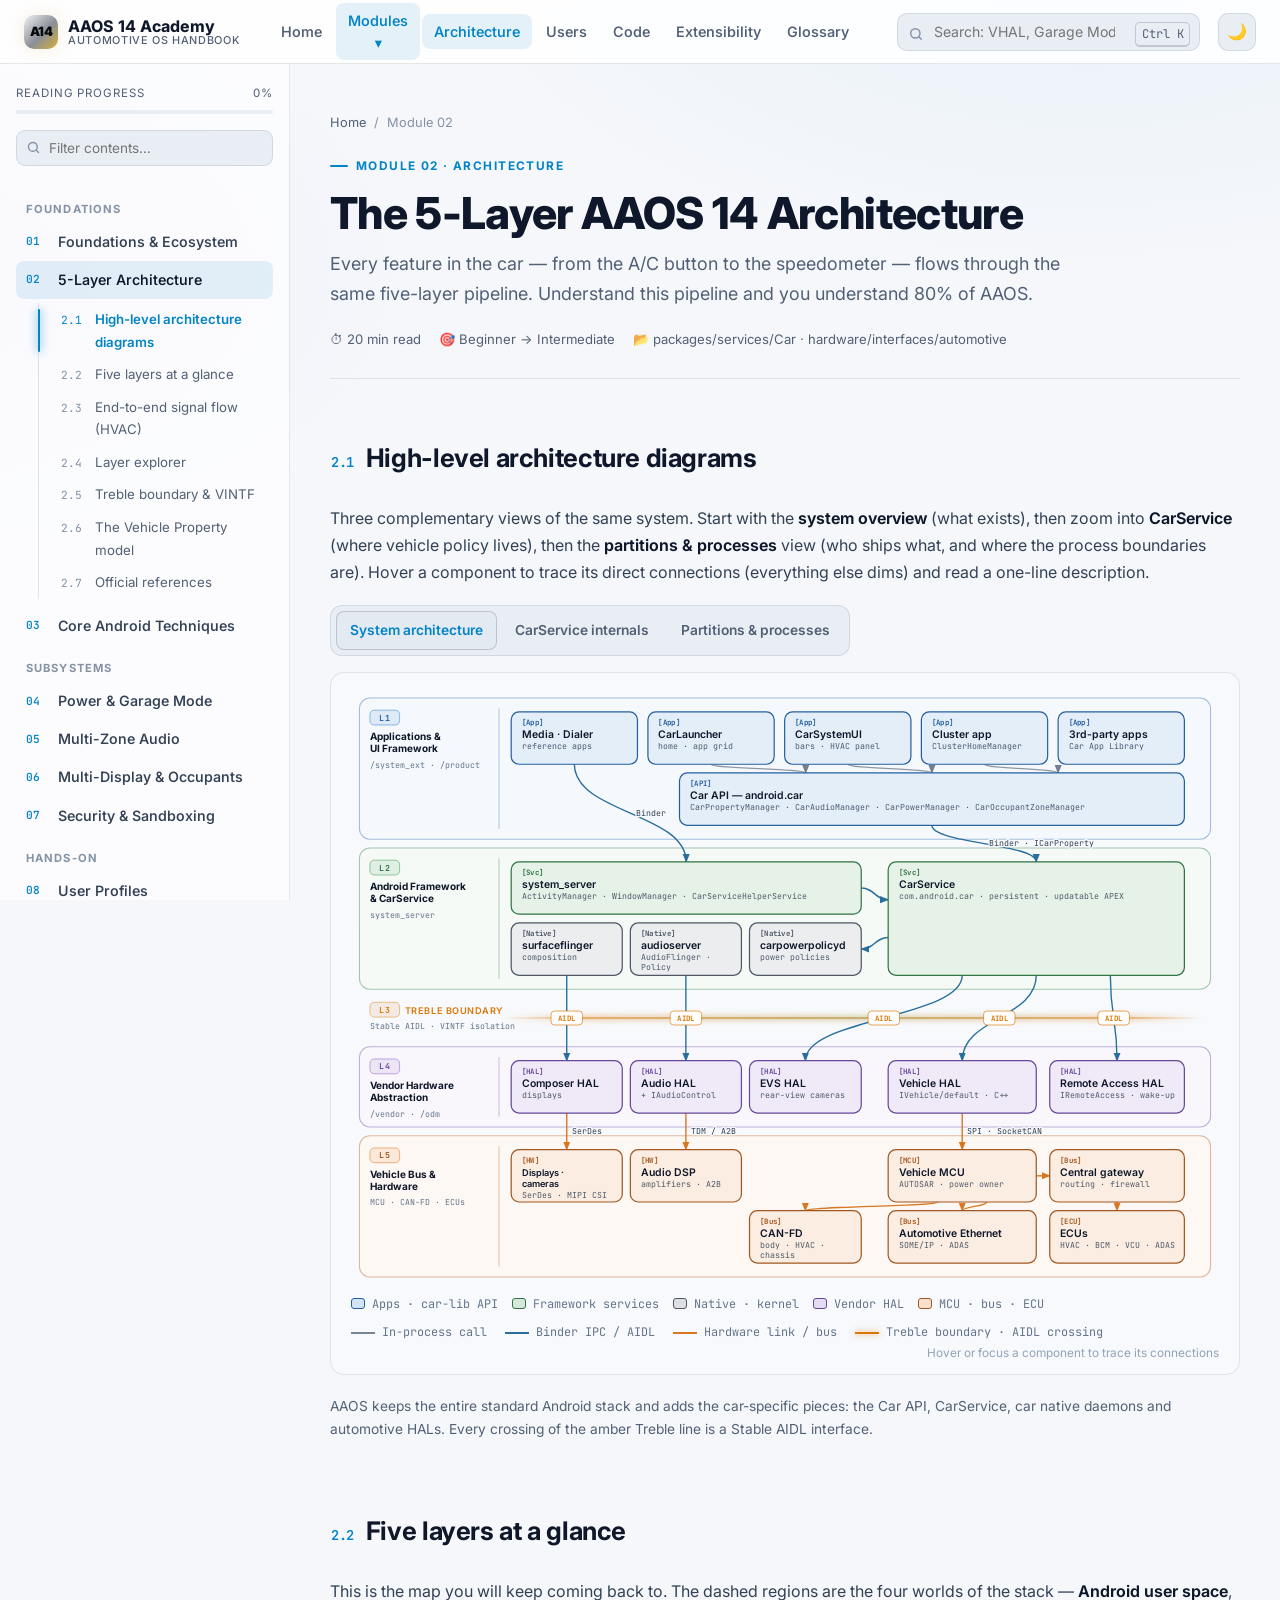
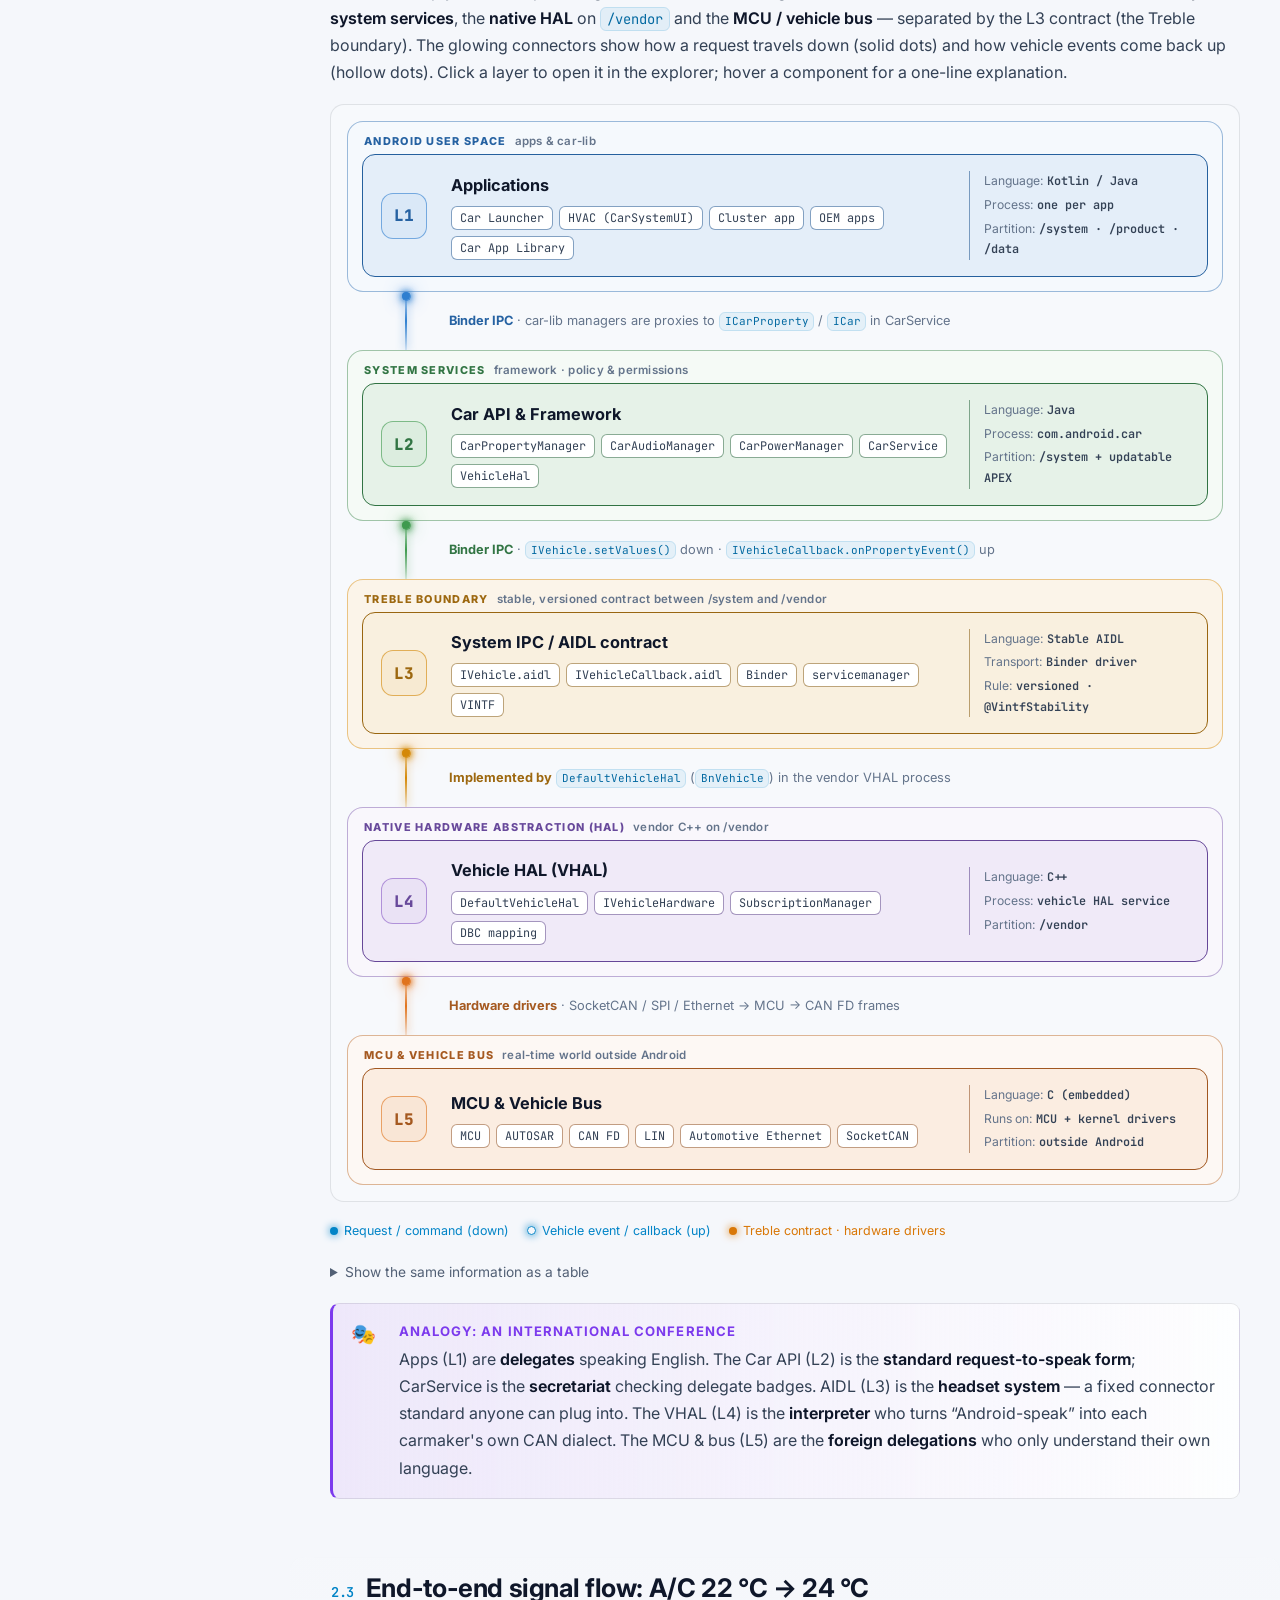
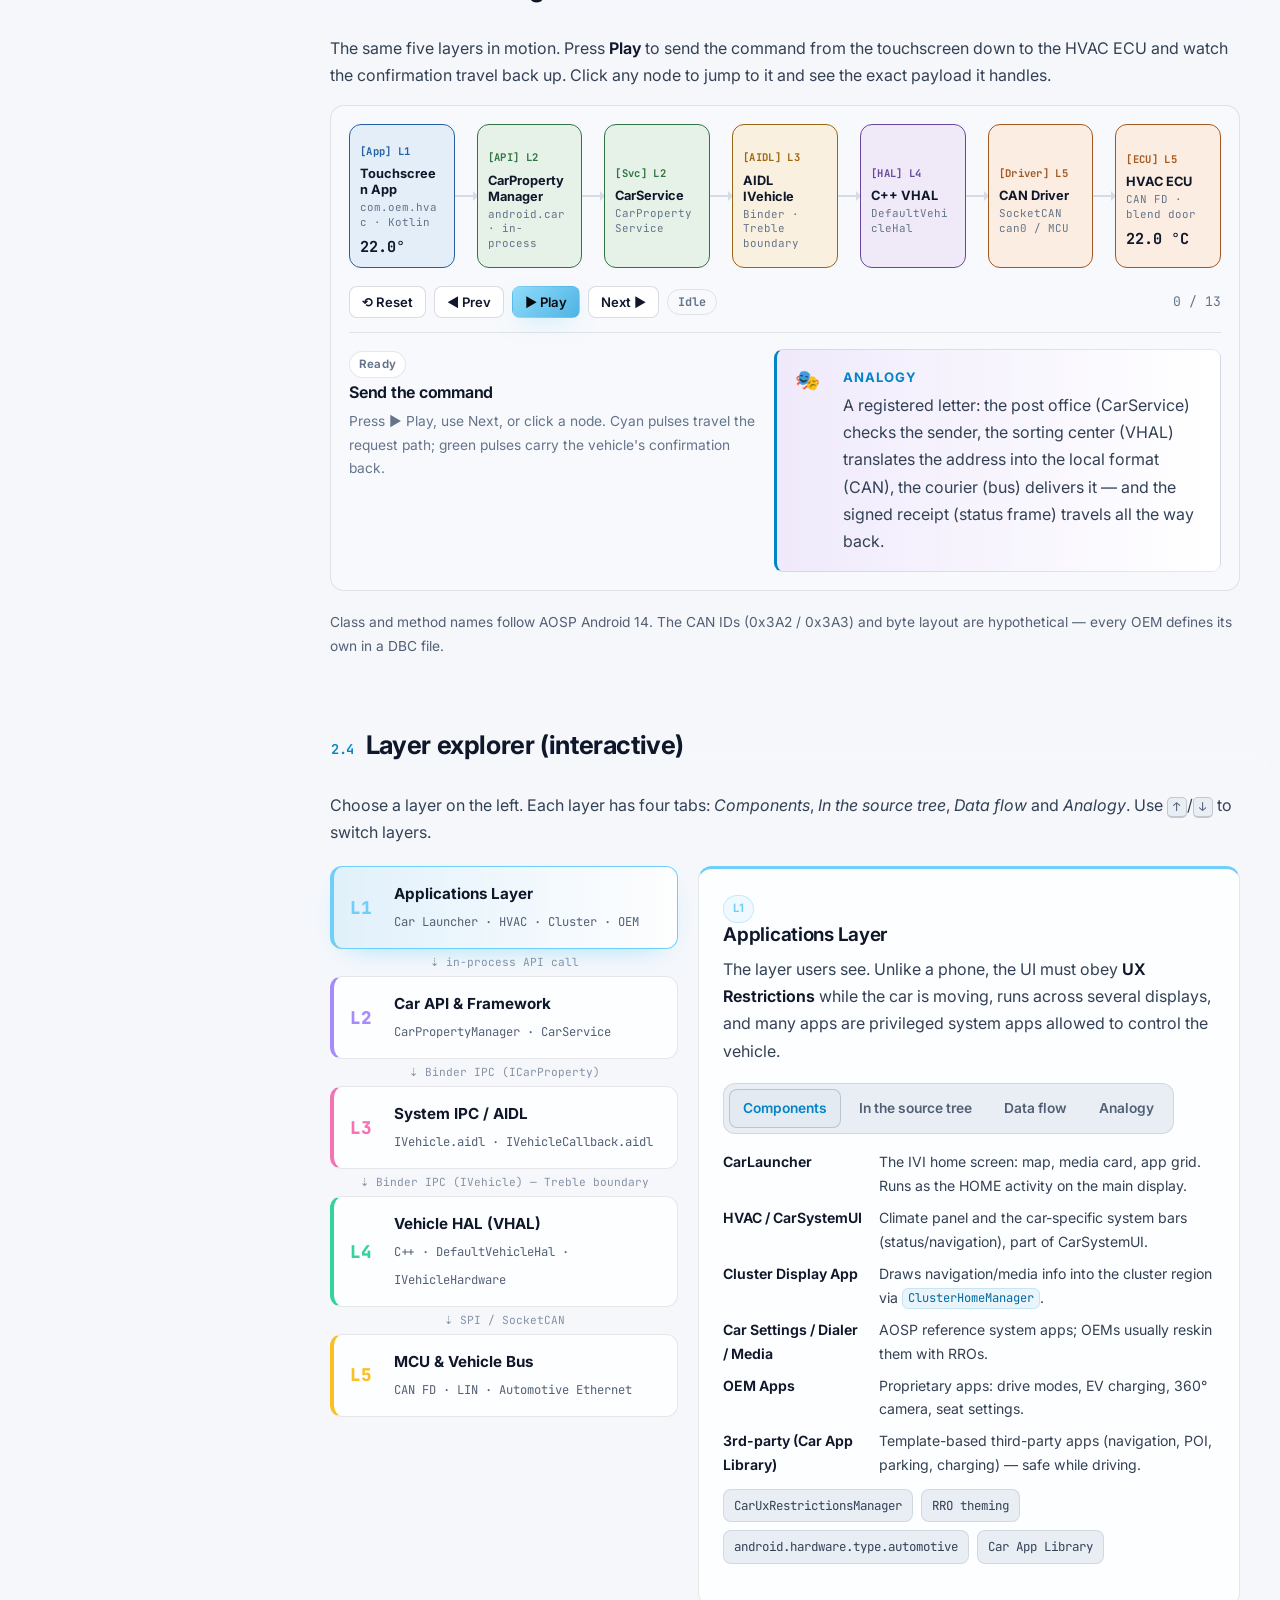
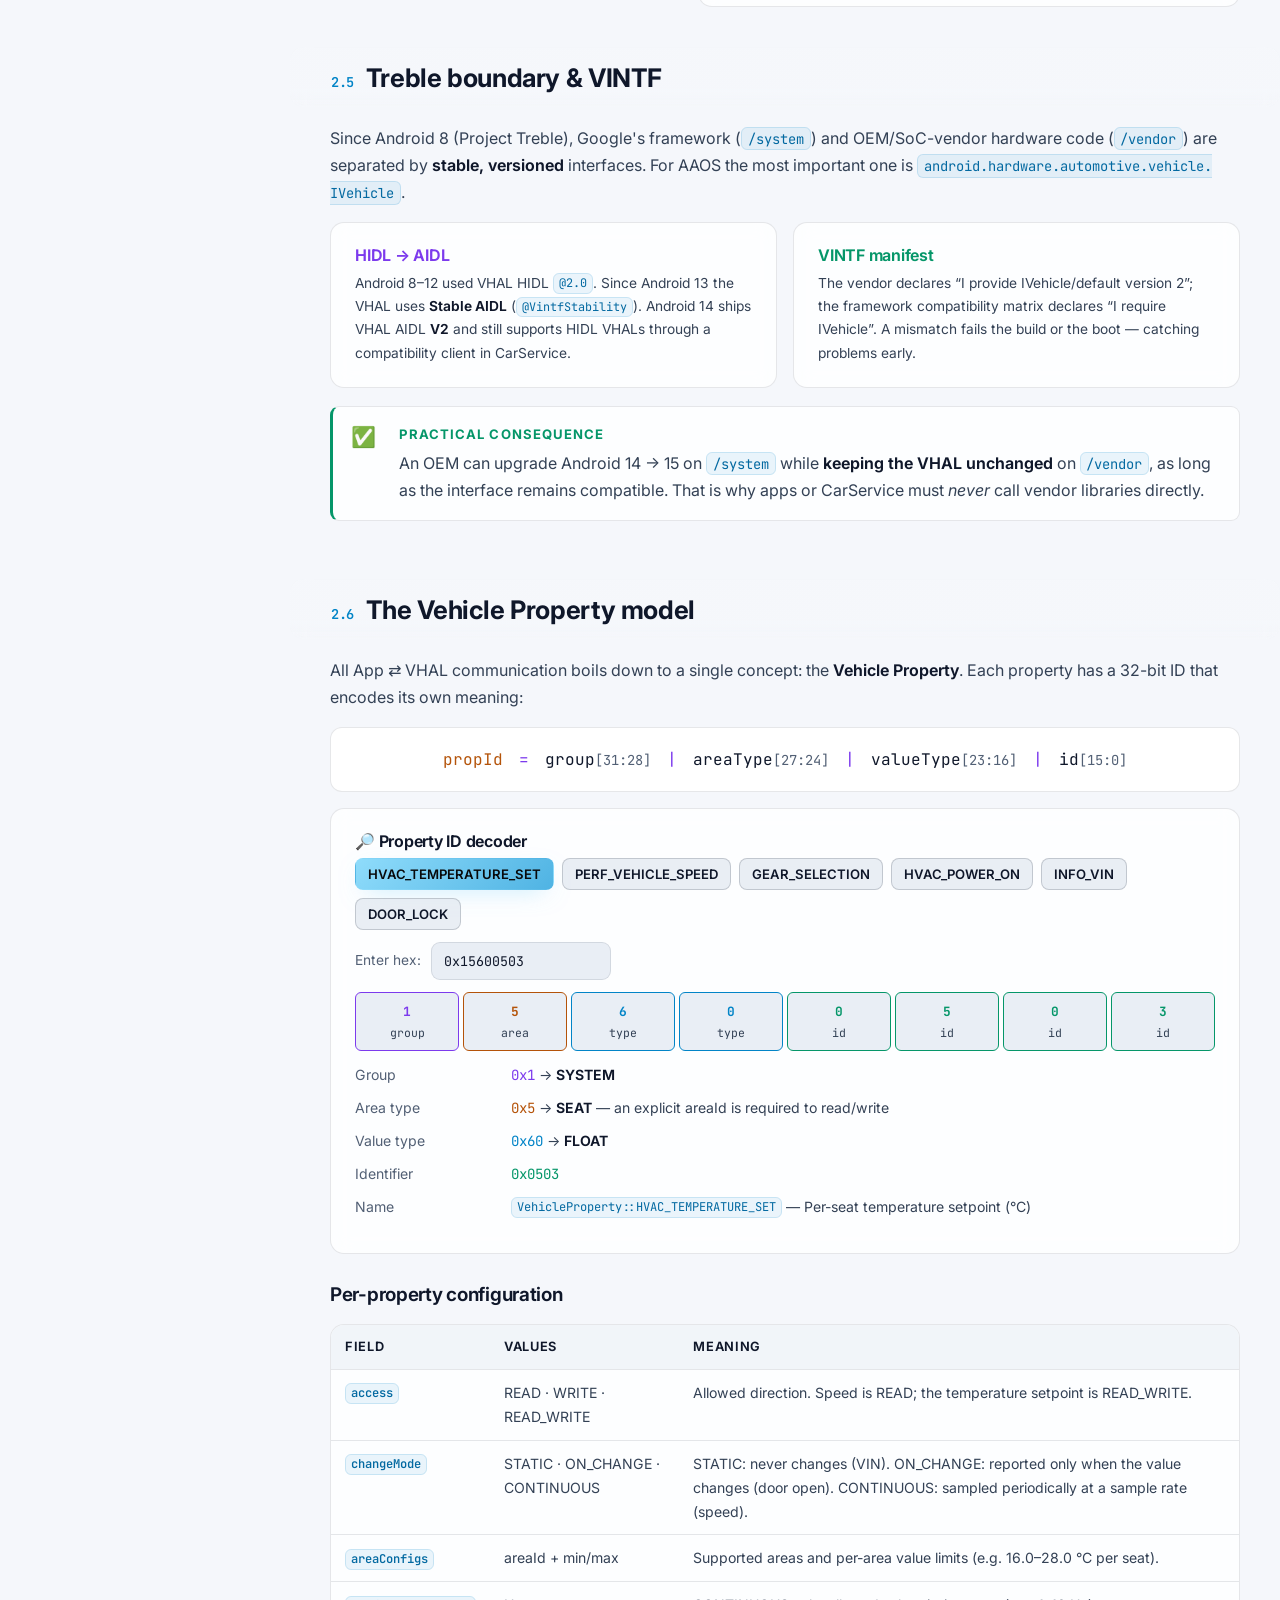
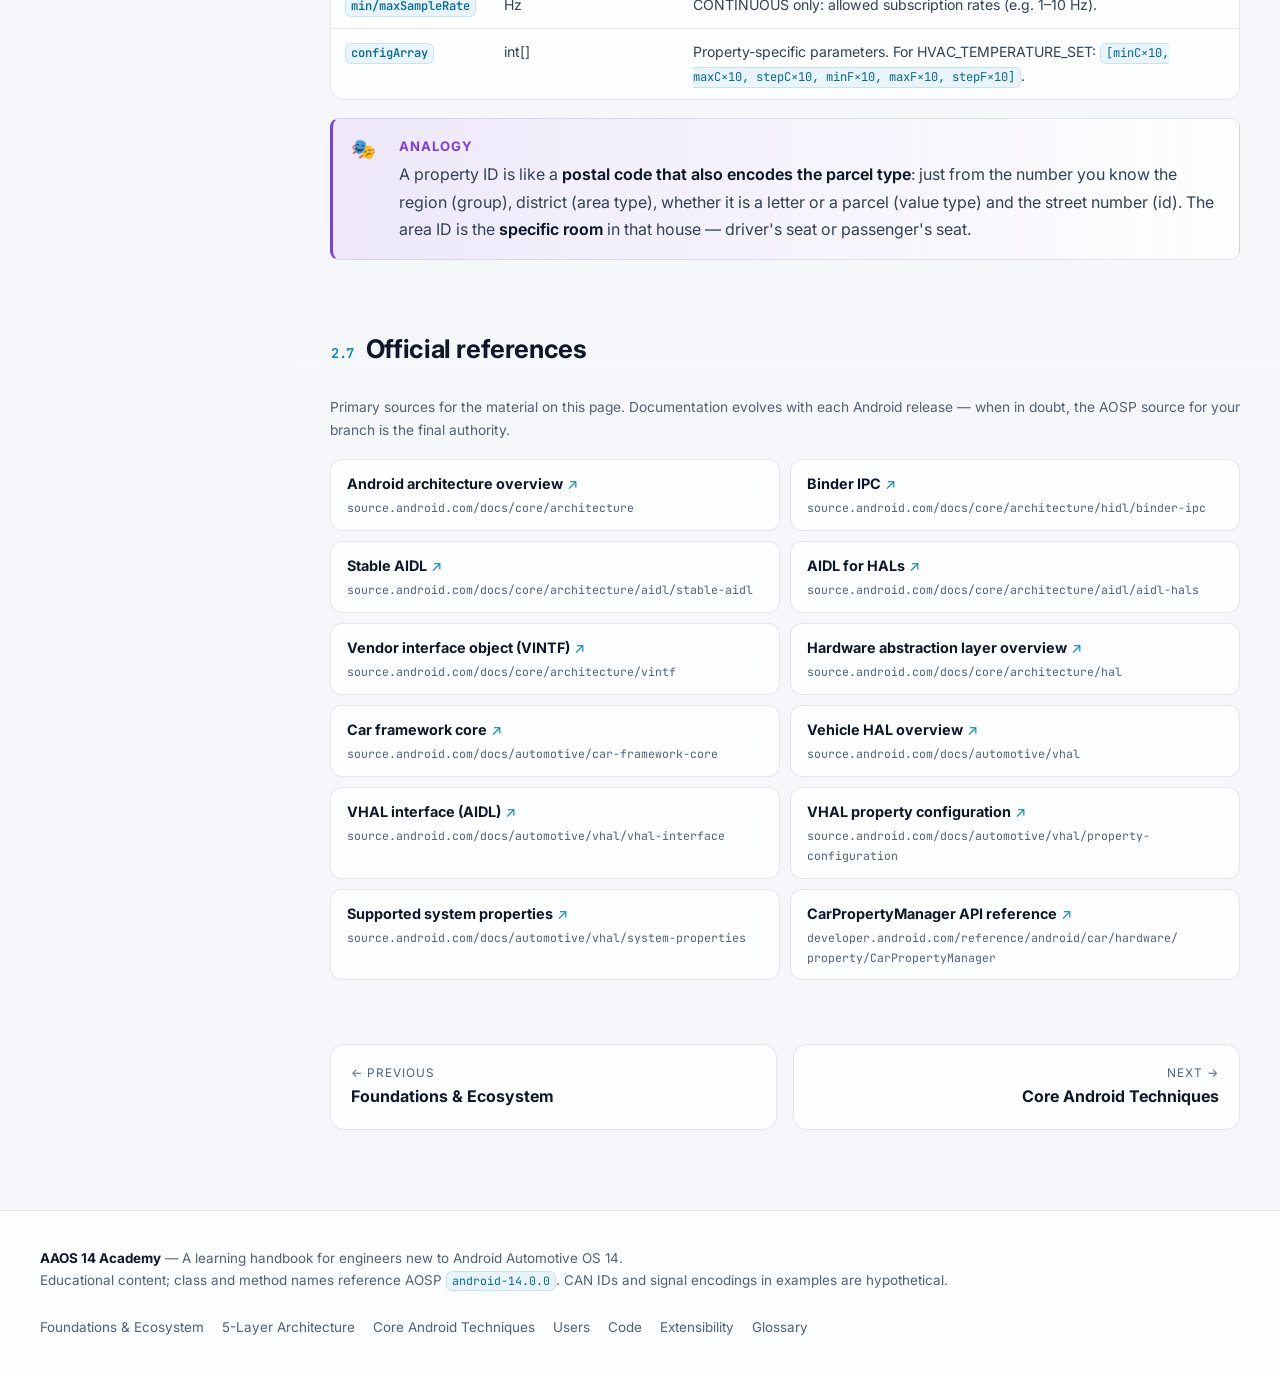
==== commit cd2d95c2: "Renumber modules 01–10 and sections as <module>.<n> Modules are now numbered in reading order (01 Fo" ====
--- a/aaos14-academy/architecture.html
+++ b/aaos14-academy/architecture.html
@@ -28,7 +28,7 @@
         </header>
 
         <section class="doc-section" id="diagrams" data-title="High-level architecture diagrams">
-          <div class="sec-head"><h2><span class="sec-num">2.0</span>High-level architecture diagrams</h2></div>
+          <div class="sec-head"><h2><span class="sec-num">2.1</span>High-level architecture diagrams</h2></div>
           <p>Three complementary views of the same system. Start with the <strong>system overview</strong> (what exists), then zoom into <strong>CarService</strong> (where vehicle policy lives), then the <strong>partitions & processes</strong> view (who ships what, and where the process boundaries are). Hover a component to trace its direct connections (everything else dims) and read a one-line description.</p>
           <div class="tabs" data-tabs>
             <div class="tab-list" role="tablist">
@@ -52,7 +52,7 @@
         </section>
 
         <section class="doc-section" id="overview" data-title="Five layers at a glance">
-          <div class="sec-head"><h2><span class="sec-num">2.1</span>Five layers at a glance</h2></div>
+          <div class="sec-head"><h2><span class="sec-num">2.2</span>Five layers at a glance</h2></div>
           <p>This is the map you will keep coming back to. The dashed regions are the four worlds of the stack — <strong>Android user space</strong>, <strong>system services</strong>, the <strong>native HAL</strong> on <code>/vendor</code> and the <strong>MCU / vehicle bus</strong> — separated by the L3 contract (the Treble boundary). The glowing connectors show how a request travels down (solid dots) and how vehicle events come back up (hollow dots). Click a layer to open it in the explorer; hover a component for a one-line explanation.</p>
           <div id="stack5" class="s5" aria-label="AAOS 14 five-layer architecture"></div>
           <div class="s5-legend"><span style="color:var(--dg-cyan)">Request / command (down)</span><span class="hollow" style="color:var(--dg-cyan)">Vehicle event / callback (up)</span><span style="color:var(--dg-amber)">Treble contract · hardware drivers</span></div>
@@ -79,14 +79,14 @@
         </section>
 
         <section class="doc-section" id="signal-flow" data-title="End-to-end signal flow (HVAC)">
-          <div class="sec-head"><h2><span class="sec-num">2.2</span>End-to-end signal flow: A/C 22 °C → 24 °C</h2></div>
+          <div class="sec-head"><h2><span class="sec-num">2.3</span>End-to-end signal flow: A/C 22 °C → 24 °C</h2></div>
           <p>The same five layers in motion. Press <strong>Play</strong> to send the command from the touchscreen down to the HVAC ECU and watch the confirmation travel back up. Click any node to jump to it and see the exact payload it handles.</p>
           <div class="sf glass" id="signal-flow-diagram"></div>
           <p class="small muted mt">Class and method names follow AOSP Android 14. The CAN IDs (0x3A2 / 0x3A3) and byte layout are hypothetical — every OEM defines its own in a DBC file.</p>
         </section>
 
         <section class="doc-section" id="explorer" data-title="Layer explorer">
-          <div class="sec-head"><h2><span class="sec-num">2.3</span>Layer explorer (interactive)</h2></div>
+          <div class="sec-head"><h2><span class="sec-num">2.4</span>Layer explorer (interactive)</h2></div>
           <p>Choose a layer on the left. Each layer has four tabs: <em>Components</em>, <em>In the source tree</em>, <em>Data flow</em> and <em>Analogy</em>. Use <kbd>↑</kbd>/<kbd>↓</kbd> to switch layers.</p>
           <div class="layers mt">
             <div class="layer-stack" id="layer-stack" role="listbox" aria-label="Architecture layers"></div>
@@ -95,7 +95,7 @@
         </section>
 
         <section class="doc-section" id="treble" data-title="Treble boundary & VINTF">
-          <div class="sec-head"><h2><span class="sec-num">2.4</span>Treble boundary & VINTF</h2></div>
+          <div class="sec-head"><h2><span class="sec-num">2.5</span>Treble boundary & VINTF</h2></div>
           <p>Since Android 8 (Project Treble), Google's framework (<code>/system</code>) and OEM/SoC-vendor hardware code (<code>/vendor</code>) are separated by <strong>stable, versioned</strong> interfaces. For AAOS the most important one is <code>android.hardware.automotive.vehicle.IVehicle</code>.</p>
           <div class="grid grid-2">
             <div class="glass card">
@@ -116,7 +116,7 @@
         </section>
 
         <section class="doc-section" id="property-model" data-title="The Vehicle Property model">
-          <div class="sec-head"><h2><span class="sec-num">2.5</span>The Vehicle Property model</h2></div>
+          <div class="sec-head"><h2><span class="sec-num">2.6</span>The Vehicle Property model</h2></div>
           <p>All App ⇄ VHAL communication boils down to a single concept: the <strong>Vehicle Property</strong>. Each property has a 32-bit ID that encodes its own meaning:</p>
           <div class="formula">
             <span class="var">propId</span> <span class="op">=</span> group<span class="muted small">[31:28]</span> <span class="op">|</span> areaType<span class="muted small">[27:24]</span> <span class="op">|</span> valueType<span class="muted small">[23:16]</span> <span class="op">|</span> id<span class="muted small">[15:0]</span>
--- a/aaos14-academy/assets/css/main.css
+++ b/aaos14-academy/assets/css/main.css
@@ -1,38 +1,38 @@
 /* =========================================================================
-   AAOS 14 Academy — Deep Obsidian & Titanium (dark) · Light theme below
+   AAOS 14 Academy — Graphite & Champagne (dark) · Light theme below
    ========================================================================= */
 :root {
-  /* ---- Deep Obsidian & Titanium palette (spec names) ---- */
-  --bg-main: #08090b;
-  --bg-spotlight: radial-gradient(circle at 50% -10%, #1a1d26 0%, #08090b 70%);
-  --surface-card: #12141a;
-  --surface-card-hover: #181b24;
-  --surface-nav: rgba(18, 20, 26, 0.85);
-  --border-card: rgba(255, 255, 255, 0.08);
-  --border-card-hover: rgba(255, 255, 255, 0.16);
+  /* ---- Graphite & Champagne palette (spec names) ---- */
+  --bg-main: #17191d;
+  --bg-spotlight: radial-gradient(1200px 700px at 50% -12%, #2c3037 0%, transparent 70%), linear-gradient(180deg, #1c1f24 0%, #15171a 100%);
+  --surface-card: rgba(40, 44, 51, 0.62);
+  --surface-card-hover: rgba(52, 57, 66, 0.72);
+  --surface-nav: rgba(27, 29, 34, 0.86);
+  --border-card: rgba(255, 255, 255, 0.11);
+  --border-card-hover: rgba(255, 255, 255, 0.2);
   --border-active: #70cff8;
-  --text-primary: #f1f3f5;
-  --text-secondary: #8a8f98;
-  --text-muted: #525866;
+  --text-primary: #eef0f2;
+  --text-secondary: #9ca2ab;
+  --text-muted: #6c727c;
   --accent-cyan: #70cff8;
   --accent-gold: #d4af37;
   --accent-emerald: #34d399;
   --badge-bg: rgba(112, 207, 248, 0.1);
   --badge-text: #70cff8;
-  --code-bg: #0d0e12;
-  --code-border: rgba(255, 255, 255, 0.06);
+  --code-bg: #141619;
+  --code-border: rgba(255, 255, 255, 0.08);
 
   /* ---- Design tokens used by every component, mapped onto the palette ---- */
   --bg: var(--bg-main);
-  --bg-2: #0d0e12;
-  --bg-3: #12141a;
+  --bg-2: #1b1d22;
+  --bg-3: #23262c;
   --surface: var(--surface-card);
-  --surface-solid: var(--surface-card);
+  --surface-solid: #25282e;
   --surface-hi: var(--surface-card-hover);
   --border: var(--border-card);
   --border-hi: var(--border-card-hover);
   --text: var(--text-primary);
-  --text-2: #b9bec6;              /* body prose: between primary and secondary for long-form readability */
+  --text-2: #c6cad0;              /* body prose: between primary and secondary for long-form readability */
   --muted: var(--text-secondary);
   --faint: var(--text-muted);
   --blue: var(--accent-cyan);
@@ -54,7 +54,8 @@
   --radius-sm: 9px;
   --header-h: 64px;
   --sidebar-w: 290px;
-  --shadow: 0 18px 50px -18px rgba(0, 0, 0, 0.85);
+  --shadow: 0 18px 50px -18px rgba(0, 0, 0, 0.7);
+  --strong: #dfc7a1;              /* champagne: bold terms in prose */
   color-scheme: dark;
 }
 
@@ -81,8 +82,8 @@
   color: var(--code-inline);
   padding: 0.12em 0.42em;
   border-radius: 6px;
-  border: 1px solid rgba(112, 207, 248, 0.15);
-  word-break: break-word;
+  border: 1px solid var(--code-inline-border);
+  overflow-wrap: break-word; /* only breaks a token if it truly cannot fit; never shrinks table columns */
 }
 kbd {
   font-size: 0.75em;
@@ -101,7 +102,7 @@
 p { margin: 0 0 1rem; }
 ul, ol { padding-left: 1.3rem; margin: 0 0 1rem; }
 li { margin: 0.25rem 0; }
-strong { color: var(--text); font-weight: 650; }
+strong { color: var(--strong); font-weight: 650; }
 hr { border: 0; border-top: 1px solid var(--border); margin: 2.5rem 0; }
 ::selection { background: rgba(112, 207, 248, 0.3); }
 :focus-visible { outline: 2px solid var(--blue); outline-offset: 2px; border-radius: 4px; }
@@ -131,8 +132,9 @@
 }
 .brand small { display: block; font-size: 0.68rem; color: var(--muted); font-weight: 500; letter-spacing: 0.06em; text-transform: uppercase; line-height: 1; }
 .brand span { line-height: 1.15; }
-.main-nav { display: flex; gap: 2px; margin-left: 12px; }
+.main-nav { display: flex; align-items: center; gap: 2px; margin-left: 12px; }
 .main-nav a, .nav-drop > button {
+  display: inline-flex; align-items: center; line-height: 1.5; /* the button doesn't inherit body line-height, so set both */
   color: var(--muted); font-size: 0.9rem; font-weight: 550;
   padding: 7px 12px; border-radius: 8px; background: none; border: 0; cursor: pointer; font-family: inherit;
 }
@@ -226,6 +228,9 @@
 }
 .sb-sections a:hover { color: var(--text); text-decoration: none; background: var(--surface); }
 .sb-sections a.active { color: var(--blue); font-weight: 600; }
+.sb-sections a { display: flex; gap: 8px; align-items: baseline; }
+.sb-snum { flex: 0 0 auto; min-width: 26px; font: 0.7rem var(--mono); color: var(--faint); }
+.sb-sections a.active .sb-snum { color: var(--blue); }
 .sb-sections a.active::before {
   content: ""; position: absolute; left: -13px; top: 6px; bottom: 6px; width: 2px; border-radius: 2px;
   background: var(--blue); box-shadow: 0 0 10px var(--blue);
@@ -254,14 +259,19 @@
 .doc-section { padding-top: 40px; }
 .sec-head {
   position: sticky; top: var(--header-h); z-index: 5;
-  margin: 0 -40px 18px; padding: 14px 40px 12px;
-  background: linear-gradient(180deg, var(--sechead) 70%, transparent);
-  backdrop-filter: blur(6px);
+  margin: 0 calc(-1 * var(--sechead-bleed)) 18px; padding: 14px var(--sechead-bleed) 12px;
+  background: var(--sechead);
+  border: 1px solid var(--sechead-border); border-radius: 14px;
+  box-shadow: var(--sechead-shadow);
+  backdrop-filter: blur(10px);
 }
 .sec-head h2 { margin: 0; display: flex; align-items: baseline; gap: 12px; }
-.sec-head .sec-num { font-family: var(--mono); font-size: 0.85rem; color: var(--blue); font-weight: 600; }
+.sec-head h2 code { overflow-wrap: anywhere; }
+@media (max-width: 560px) { .sec-head h2 { display: block; } .sec-head .sec-num { margin-right: 8px; } } /* inline flow wraps long titles the flex row can't */
+.sec-head .sec-num { font-family: var(--mono); font-size: 0.85rem; color: var(--sechead-num); font-weight: 600; }
 .sec-head .anchor { opacity: 0; color: var(--faint); font-size: 1rem; }
 .sec-head:hover .anchor { opacity: 1; }
+@media (hover: none), (max-width: 900px) { .sec-head .anchor { display: none; } } /* hover-only affordance; also keeps long titles from widening the page */
 
 /* ------------------------------------------------------------ Components */
 .glass {
@@ -333,10 +343,16 @@
 .table-wrap { overflow-x: auto; border-radius: var(--radius); border: 1px solid var(--border); margin: 18px 0; background: var(--surface); }
 table.t { width: 100%; border-collapse: collapse; font-size: 0.88rem; }
 table.t th, table.t td { padding: 11px 14px; text-align: left; vertical-align: top; border-bottom: 1px solid var(--border); }
-table.t thead th { background: var(--thead-bg); color: var(--text); font-weight: 650; font-size: 0.8rem; text-transform: uppercase; letter-spacing: 0.05em; white-space: nowrap; }
+table.t thead th { background: var(--thead-bg); color: var(--text); font-weight: 650; font-size: 0.8rem; text-transform: uppercase; letter-spacing: 0.05em; }
 table.t tbody tr:last-child td { border-bottom: 0; }
 table.t tbody tr:hover td { background: rgba(112, 207, 248, 0.04); }
 table.t td:first-child { color: var(--text); font-weight: 550; }
+/* option tables: whole-token chips instead of wrapping "a · b · c" runs */
+.opt-table .opt-c-opt { width: 21%; } .opt-table .opt-c-val { width: 27%; }
+.opt-table code { white-space: nowrap; }
+.opt-def { display: block; margin-top: 6px; font-size: 0.8rem; font-weight: 400; color: var(--muted); }
+.opt-vals { display: flex; flex-wrap: wrap; gap: 6px; }
+@media (max-width: 700px) { .opt-table .opt-c-opt, .opt-table .opt-c-val { width: auto; } .opt-table td:last-child code { white-space: normal; } }
 
 /* Tabs */
 .tabs { margin: 18px 0; }
@@ -352,6 +368,11 @@
 .tab-list button[aria-selected="true"] { background: var(--surface-hi); color: var(--blue); box-shadow: inset 0 0 0 1px var(--border-hi); }
 .tab-panel { display: none; margin-top: 16px; animation: fade 0.25s ease; }
 .tab-panel.active { display: block; }
+/* Kotlin / Java switch around code blocks (core.js initLangSwitch) */
+.lang-switch { margin: 16px 0; }
+.lang-switch > .tab-list button { padding-top: 5px; padding-bottom: 5px; font-size: 0.8rem; }
+.lang-switch > .tab-panel { margin-top: 8px; }
+.lang-switch > .tab-panel > .code-block { margin: 0; }
 @keyframes fade { from { opacity: 0; transform: translateY(4px); } to { opacity: 1; transform: none; } }
 
 /* Prev/next pager */
@@ -439,25 +460,54 @@
 
 /* Deployment architecture */
 .deploy { display: grid; grid-template-columns: minmax(0, 1.6fr) minmax(0, 1fr); gap: 18px; align-items: start; }
+.deploy-diagram, .deploy .info-panel {
+  border-radius: 16px;
+  background: linear-gradient(180deg, color-mix(in srgb, var(--ao-card-a) 88%, transparent), color-mix(in srgb, var(--ao-card-b) 88%, transparent));
+  border-color: var(--border-hi); box-shadow: inset 0 1px 0 var(--ao-hi), var(--ao-lift);
+}
 .deploy-diagram { padding: 20px; display: flex; flex-direction: column; gap: 10px; }
-.dp-row { display: flex; gap: 8px; flex-wrap: wrap; }
-.dp-row-label { font-size: 0.7rem; text-transform: uppercase; letter-spacing: 0.1em; color: var(--faint); font-weight: 700; }
+.dp-row { display: flex; gap: 10px; flex-wrap: wrap; }
+.dp-row-label { font: 700 0.68rem var(--mono); text-transform: uppercase; letter-spacing: 0.08em; color: color-mix(in srgb, var(--tn) var(--tone-ink), var(--dg-title)); }
+/* blocks share the layer-slab look of the AAOS overview (.ao-layer) */
 .dp-item {
-  flex: 1 1 110px; padding: 10px 12px; border-radius: 10px; cursor: pointer; text-align: left;
-  background: var(--bg-3); border: 1px solid var(--border); color: var(--text-2); font: inherit; font-size: 0.82rem; transition: 0.15s;
-}
-.dp-item b { display: block; color: var(--text); font-size: 0.86rem; }
-.dp-item small { color: var(--muted); font-size: 0.74rem; font-family: var(--mono); }
-.dp-item:hover { border-color: var(--blue); }
-.dp-item.sel { border-color: var(--blue); background: var(--blue-dim); box-shadow: 0 0 0 3px rgba(112, 207, 248, 0.1); }
-.dp-item.soc { border-color: rgba(112, 207, 248, 0.35); }
-.dp-item.mcu { border-color: rgba(168, 85, 247, 0.4); }
-.dp-item.bus { border-color: rgba(251, 191, 36, 0.4); }
-.dp-item.ecu { border-color: rgba(52, 211, 153, 0.35); }
-.dp-link { text-align: center; font-size: 0.74rem; font-family: var(--mono); color: var(--faint); position: relative; padding: 2px 0; }
-.dp-link::before { content: "▲▼"; color: var(--blue); margin-right: 6px; letter-spacing: -2px; }
-.dp-soc { padding: 12px; border-radius: 12px; border: 1px dashed rgba(112, 207, 248, 0.35); }
-.dp-soc-title { font-size: 0.78rem; color: var(--blue); font-weight: 650; margin-bottom: 8px; }
+  position: relative; z-index: 1; flex: 1 1 110px; padding: 11px 13px; border-radius: 12px; cursor: pointer; text-align: left;
+  color: var(--text-2); font: inherit; font-size: 0.82rem; transition: border-color 0.15s, box-shadow 0.15s, transform 0.15s;
+  background:
+    var(--ao-brush),
+    linear-gradient(180deg, color-mix(in srgb, var(--tn) var(--ao-tint), var(--ao-card-a)), color-mix(in srgb, var(--tn) 5%, var(--ao-card-b)));
+  border: 1.5px solid color-mix(in srgb, var(--tn) 60%, transparent);
+  box-shadow:
+    0 0 16px -7px color-mix(in srgb, var(--tn) var(--ao-glow), transparent),
+    inset 0 0 22px -12px color-mix(in srgb, var(--tn) var(--ao-glow), transparent),
+    inset 0 1px 0 var(--ao-hi), var(--ao-lift);
+}
+.dp-item b { display: block; color: var(--text); font-size: 0.88rem; font-weight: 650; text-shadow: 0 1px 0 rgba(0, 0, 0, 0.35); }
+.dp-item small { color: var(--text-2); font-size: 0.74rem; font-family: var(--mono); }
+.dp-item:hover { border-color: var(--tn); transform: translateY(-1px); }
+.dp-item.sel {
+  border-color: var(--tn);
+  box-shadow: 0 0 0 3px color-mix(in srgb, var(--tn) 22%, transparent), 0 0 22px -4px color-mix(in srgb, var(--tn) 70%, transparent),
+    inset 0 0 26px -10px color-mix(in srgb, var(--tn) 70%, transparent), inset 0 1px 0 var(--ao-hi), var(--ao-lift);
+}
+/* conduits between rows: cancel the column gap so the pipe meets both rows */
+.dp-link { margin: -10px 0; }
+.dp-link span { padding-right: 52px; }
+/* here the conduit runs straight down between rows, with a port knob on each rim, so it never covers block titles */
+.dp-link .ao-pipe { top: -3px; bottom: -3px; width: 0; border-width: 0 6px 0 0; border-radius: 0; }
+.dp-link .ao-pipe::before, .dp-link .ao-pipe::after {
+  content: ""; position: absolute; left: -6px; right: auto; width: 18px; height: 18px; border-radius: 50%; opacity: 1;
+  background: var(--ao-knob); border: 1.5px solid color-mix(in srgb, var(--tn) 70%, transparent);
+  box-shadow: 0 0 8px color-mix(in srgb, var(--tn) 60%, transparent), 0 2px 3px rgba(0, 0, 0, 0.5);
+}
+.dp-link .ao-pipe::before { top: -9px; bottom: auto; }
+.dp-link .ao-pipe::after { bottom: -9px; }
+.dp-soc {
+  position: relative; z-index: 1; padding: 13px; border-radius: 14px;
+  background: var(--ao-weave), color-mix(in srgb, var(--tn) 5%, var(--ao-tray));
+  border: 1.5px dashed color-mix(in srgb, var(--tn) 50%, transparent);
+  box-shadow: inset 0 2px 10px var(--ao-tray), 0 0 18px -8px color-mix(in srgb, var(--tn) 50%, transparent);
+}
+.dp-soc-title { font-size: 0.8rem; color: color-mix(in srgb, var(--tn) var(--tone-ink), var(--dg-title)); font-weight: 650; margin-bottom: 10px; }
 .info-panel { padding: 22px; position: sticky; top: calc(var(--header-h) + 80px); }
 .info-panel h4 { margin-top: 0; color: var(--text); }
 .info-panel .ip-kicker { font-size: 0.72rem; text-transform: uppercase; letter-spacing: 0.1em; color: var(--blue); font-weight: 700; }
@@ -649,7 +699,7 @@
 .gloss-item p { margin: 0; font-size: 0.88rem; }
 
 /* Formula */
-.formula { font-family: var(--mono); font-size: 1rem; text-align: center; padding: 18px; margin: 16px 0; border-radius: 12px; background: var(--formula-bg); border: 1px solid var(--border); color: var(--text); }
+.formula { font-family: var(--mono); font-size: 1rem; text-align: center; padding: 18px; margin: 16px 0; border-radius: 12px; background: var(--formula-bg); border: 1px solid var(--border); color: var(--text); overflow-wrap: anywhere; }
 .formula .frac { display: inline-flex; flex-direction: column; vertical-align: middle; text-align: center; margin: 0 6px; }
 .formula .frac span:first-child { border-bottom: 1px solid var(--text-2); padding: 0 6px 2px; }
 .formula .frac span:last-child { padding-top: 2px; }
@@ -666,7 +716,7 @@
   .hero-inner { grid-template-columns: 1fr; }
   .path-steps { grid-template-columns: repeat(2, 1fr); }
   .grid-4 { grid-template-columns: repeat(2, minmax(0, 1fr)); }
-  .deploy, .layers, .sm-wrap, .code-explorer, .cabin, .seq-detail, .perm-check, .trace-top { grid-template-columns: 1fr; }
+  .deploy, .layers, .sm-wrap, .code-explorer, .cabin, .seq-detail, .perm-check, .trace-top { grid-template-columns: minmax(0, 1fr); }
   .seq-detail > div + div { border-left: 0; border-top: 1px solid var(--border); }
   .layer-stack, .info-panel, .ann-list { position: static; }
 }
@@ -679,7 +729,7 @@
   }
   .sidebar.open { transform: none; }
   .content-inner { padding: 0 16px; }
-  .sec-head { margin: 0 -16px 18px; padding: 12px 16px 10px; }
+  .sec-head { margin: 0 calc(-1 * var(--sechead-bleed-sm)) 18px; padding: 12px var(--sechead-bleed-sm) 10px; }
   .grid-2, .grid-3, .gloss-grid { grid-template-columns: 1fr; }
   .global-search { width: auto; flex: 1; }
   .global-search kbd { display: none; }
@@ -743,7 +793,7 @@
 .ref-item:hover { border-color: var(--blue); text-decoration: none; transform: translateY(-2px); }
 .ref-item b { display: block; color: var(--text); font-size: 0.9rem; }
 .ref-item b::after { content: " ↗"; color: var(--blue); font-weight: 400; }
-.ref-item small { display: block; color: var(--muted); font-family: var(--mono); font-size: 0.72rem; word-break: break-all; margin-top: 2px; }
+.ref-item small { display: block; color: var(--muted); font-family: var(--mono); font-size: 0.72rem; overflow-wrap: anywhere; margin-top: 2px; }
 @media (max-width: 900px) { .ref-list { grid-template-columns: 1fr; } }
 
 /* ================================================================ Themes
@@ -751,22 +801,27 @@
    user hasn't forced dark), or when the user picks it with the toggle.   */
 :root {
   --purple-text: #c4b5fd;
-  --code-inline: #8fdcfb;
-  --code-inline-bg: rgba(112, 207, 248, 0.08);
-  --scroll: #262a33;
+  --code-inline: #dde2e8;
+  --code-inline-bg: rgba(255, 255, 255, 0.07);
+  --code-inline-border: rgba(255, 255, 255, 0.17);
+  --scroll: #3a3f47;
   --header-bg: var(--surface-nav);
-  --sidebar-bg: rgba(13, 14, 18, 0.7);
-  --sechead: rgba(8, 9, 11, 0.95);
-  --thead-bg: #0d0e12;
-  --footer-bg: rgba(8, 9, 11, 0.85);
-  --alt-bg: rgba(18, 20, 26, 0.55);
-  --panel: #12141a;
-  --panel-2: #0d0e12;
-  --panel-hi: #1a2a33;
-  --panel-soft: rgba(18, 20, 26, 0.6);
-  --chip-bg: #0d0e12;
-  --line: #2a2e37;
-  --line-2: #3d424d;
+  --sidebar-bg: rgba(24, 26, 30, 0.72);
+  --sechead: linear-gradient(180deg, rgba(48, 52, 60, 0.94), rgba(31, 34, 39, 0.94));
+  --sechead-border: rgba(255, 255, 255, 0.1);
+  --sechead-shadow: 0 10px 28px -14px rgba(0, 0, 0, 0.8), inset 0 1px 0 rgba(255, 255, 255, 0.06);
+  --sechead-num: #9ca2ab;
+  --sechead-bleed: 20px; --sechead-bleed-sm: 8px;
+  --thead-bg: #24272d;
+  --footer-bg: rgba(23, 25, 29, 0.86);
+  --alt-bg: rgba(40, 44, 51, 0.4);
+  --panel: #23262c;
+  --panel-2: #1c1e23;
+  --panel-hi: #2a3640;
+  --panel-soft: rgba(40, 44, 51, 0.55);
+  --chip-bg: #1c1e23;
+  --line: #363a43;
+  --line-2: #4a505a;
   --formula-bg: var(--code-bg);
   --seq-future: 0.1;
   --seq-done: 0.5;
@@ -784,7 +839,8 @@
     --purple: #7c3aed; --purple-dim: rgba(124, 58, 237, 0.1);
     --red: #dc2626; --red-dim: rgba(220, 38, 38, 0.09);
     --purple-text: #7c3aed; --code-inline: #0369a1; --code-inline-bg: rgba(2, 132, 199, 0.08); --scroll: #cbd5e1;
-    --header-bg: rgba(255, 255, 255, 0.85); --sidebar-bg: rgba(255, 255, 255, 0.65); --sechead: rgba(245, 247, 251, 0.96);
+    --header-bg: rgba(255, 255, 255, 0.85); --sidebar-bg: rgba(255, 255, 255, 0.65); --sechead: linear-gradient(180deg, rgba(245, 247, 251, 0.96) 70%, transparent);
+    --sechead-border: transparent; --sechead-shadow: none; --sechead-num: var(--blue); --sechead-bleed: 40px; --sechead-bleed-sm: 16px; --code-inline-border: rgba(2, 132, 199, 0.15); --strong: var(--text);
     --thead-bg: #f1f5f9; --footer-bg: rgba(255, 255, 255, 0.75); --alt-bg: rgba(226, 232, 240, 0.45);
     --panel: #ffffff; --panel-2: #f1f5f9; --panel-hi: #e0f2fe; --panel-soft: rgba(248, 250, 252, 0.85);
     --chip-bg: #f1f5f9; --line: #cbd5e1; --line-2: #94a3b8; --formula-bg: #ffffff; --seq-future: 0.22; --seq-done: 0.75; --bg-spotlight: radial-gradient(1100px 600px at 85% -10%, rgba(2, 132, 199, 0.06), transparent 60%), radial-gradient(900px 500px at -10% 30%, rgba(124, 58, 237, 0.05), transparent 60%); --gold: #a8841f; --grad-mid: #475569; --text-2: #334155;
@@ -803,7 +859,8 @@
   --purple: #7c3aed; --purple-dim: rgba(124, 58, 237, 0.1);
   --red: #dc2626; --red-dim: rgba(220, 38, 38, 0.09);
   --purple-text: #7c3aed; --code-inline: #0369a1; --code-inline-bg: rgba(2, 132, 199, 0.08); --scroll: #cbd5e1;
-  --header-bg: rgba(255, 255, 255, 0.85); --sidebar-bg: rgba(255, 255, 255, 0.65); --sechead: rgba(245, 247, 251, 0.96);
+  --header-bg: rgba(255, 255, 255, 0.85); --sidebar-bg: rgba(255, 255, 255, 0.65); --sechead: linear-gradient(180deg, rgba(245, 247, 251, 0.96) 70%, transparent);
+    --sechead-border: transparent; --sechead-shadow: none; --sechead-num: var(--blue); --sechead-bleed: 40px; --sechead-bleed-sm: 16px; --code-inline-border: rgba(2, 132, 199, 0.15); --strong: var(--text);
   --thead-bg: #f1f5f9; --footer-bg: rgba(255, 255, 255, 0.75); --alt-bg: rgba(226, 232, 240, 0.45);
   --panel: #ffffff; --panel-2: #f1f5f9; --panel-hi: #e0f2fe; --panel-soft: rgba(248, 250, 252, 0.85);
   --chip-bg: #f1f5f9; --line: #cbd5e1; --line-2: #94a3b8; --formula-bg: #ffffff; --seq-future: 0.22; --seq-done: 0.75; --bg-spotlight: radial-gradient(1100px 600px at 85% -10%, rgba(2, 132, 199, 0.06), transparent 60%), radial-gradient(900px 500px at -10% 30%, rgba(124, 58, 237, 0.05), transparent 60%); --gold: #a8841f; --grad-mid: #475569; --text-2: #334155;
@@ -826,30 +883,9 @@
 }
 .theme-btn:hover { border-color: var(--blue); }
 
-/* ------------------------------------------------ Looper simulator */
-.lp-controls { display: flex; flex-wrap: wrap; gap: 8px; margin-bottom: 16px; }
-.lp-grid { display: grid; grid-template-columns: minmax(0, 1fr) minmax(0, 1fr); gap: 18px; }
-.lp-label { font-size: 0.72rem; text-transform: uppercase; letter-spacing: 0.08em; color: var(--muted); font-weight: 700; margin-bottom: 6px; }
-.lp-thread { padding: 12px 14px; border-radius: 10px; border: 1px solid var(--border); background: var(--bg-3); font-size: 0.86rem; color: var(--text-2); min-height: 62px; }
-.lp-thread.busy { border-color: var(--green); background: var(--green-dim); }
-.lp-thread.heavy { border-color: var(--red); background: var(--red-dim); }
-.lp-bar { height: 6px; border-radius: 4px; background: var(--border); margin-top: 8px; overflow: hidden; }
-.lp-bar > div { height: 100%; background: currentColor; color: var(--green); transition: width 0.05s linear; }
-.lp-thread.heavy .lp-bar > div { color: var(--red); }
-.lp-queue { display: flex; flex-direction: column; gap: 6px; min-height: 40px; }
-.lp-item { display: flex; justify-content: space-between; gap: 10px; padding: 8px 12px; border-radius: 8px; border: 1px solid var(--border); background: var(--surface); font-size: 0.84rem; color: var(--text-2); }
-.lp-item.due { border-color: var(--blue); }
-.lp-item.input { border-left: 3px solid var(--amber); }
-.lp-item.heavy { border-left: 3px solid var(--red); }
-.lp-item small { color: var(--muted); }
-.lp-log { font-family: var(--mono); font-size: 0.74rem; background: var(--formula-bg); border: 1px solid var(--border); border-radius: 10px; padding: 10px 12px; height: 230px; overflow: auto; color: var(--text-2); }
-.lp-log div { white-space: pre-wrap; margin: 1px 0; }
-.lp-log .t { color: var(--faint); }
-.lp-anr { margin-top: 14px; padding: 12px 16px; border-radius: 10px; border: 1px solid var(--red); background: var(--red-dim); color: var(--text); font-size: 0.9rem; }
-@media (max-width: 900px) { .lp-grid { grid-template-columns: 1fr; } }
 
 /* ---- Obsidian: interactive surfaces lift on hover ---- */
-.module-card:hover, .ref-item:hover, .pager a:hover, .dp-item:hover, .layer-btn:hover, .ext-pick button:hover { background: var(--surface-hi); }
+.module-card:hover, .ref-item:hover, .pager a:hover, .layer-btn:hover, .ext-pick button:hover { background: var(--surface-hi); }
 .glass { box-shadow: inset 0 1px 0 rgba(255, 255, 255, 0.03); }
 :root[data-theme="light"] .glass { box-shadow: none; }
 @media (prefers-color-scheme: light) { :root:not([data-theme="dark"]) .glass { box-shadow: none; } }
@@ -857,7 +893,7 @@
 /* =====================================================================
    DIAGRAM SYSTEM v2 — glass nodes, glowing flow lines, signal pulses
    ===================================================================== */
-:root { --node-border: rgba(255, 255, 255, 0.08); --node-fill: #12141a; --glow-a: 0.55; }
+:root { --node-border: rgba(255, 255, 255, 0.11); --node-fill: #25282e; --glow-a: 0.55; }
 :root[data-theme="light"] { --node-border: rgba(15, 23, 42, 0.12); --node-fill: #ffffff; --glow-a: 0.35; }
 @media (prefers-color-scheme: light) { :root:not([data-theme="dark"]) { --node-border: rgba(15, 23, 42, 0.12); --node-fill: #ffffff; --glow-a: 0.35; } }
 
@@ -997,7 +1033,7 @@
   .sf-node { display: grid; grid-template-columns: 130px minmax(0, 1fr) auto; align-items: center; gap: 4px 12px; }
   .sf-node b { margin: 0; }
   .sf-node .sf-val { margin: 0; }
-  .sf-detail { grid-template-columns: 1fr; }
+  .sf-detail { grid-template-columns: minmax(0, 1fr); }
 }
 @media (max-width: 560px) { .sf-node { grid-template-columns: 1fr; } }
 
@@ -1071,16 +1107,16 @@
    Accents: cyan = software / IPC, amber = hardware & Treble boundary.
    ===================================================================== */
 :root {
-  --dg-canvas: #0d0f14; --dg-canvas-border: rgba(255, 255, 255, 0.08);
-  --dg-band-a: #161922; --dg-band-b: #101218; --dg-band-border: rgba(255, 255, 255, 0.1);
-  --dg-card: #1c202b; --dg-card-soft: #161922; --dg-card-border: rgba(255, 255, 255, 0.2);
-  --dg-chip: #161922; --dg-surface: #12141a; --dg-toolbar: #101218;
+  --dg-canvas: #1a1c21; --dg-canvas-border: rgba(255, 255, 255, 0.1);
+  --dg-band-a: #23262c; --dg-band-b: #1e2126; --dg-band-border: rgba(255, 255, 255, 0.12);
+  --dg-card: #2a2e35; --dg-card-soft: #23262c; --dg-card-border: rgba(255, 255, 255, 0.22);
+  --dg-chip: #23262c; --dg-surface: #202328; --dg-toolbar: #1e2126;
   --dg-cyan: #70cff8; --dg-cyan-rgb: 112, 207, 248; --dg-cyan-dim: rgba(112, 207, 248, 0.1);
   --dg-amber: #f59e0b; --dg-amber-rgb: 245, 158, 11; --dg-amber-dim: rgba(245, 158, 11, 0.12);
   --dg-neutral-rgb: 200, 205, 214;
-  --dg-title: #f1f3f5; --dg-text: #c3c8d0; --dg-muted: #8a8f98; --dg-faint: #5b616e;
-  --dg-line: #2a2e37; --dg-line-2: #3d424d;
-  --dg-btn: #1c202b; --dg-btn-border: rgba(255, 255, 255, 0.12);
+  --dg-title: #eef0f2; --dg-text: #c6cad0; --dg-muted: #9ca2ab; --dg-faint: #6c727c;
+  --dg-line: #363a43; --dg-line-2: #4a505a;
+  --dg-btn: #2a2e35; --dg-btn-border: rgba(255, 255, 255, 0.12);
   --dg-glow: 0.45;
   --zone-0: #70cff8; --zone-1: #f59e0b; --zone-2: #a5b4c8; --zone-3: #d8c7a4;
 }
@@ -1242,3 +1278,360 @@
 .cab-body { stroke: var(--dg-card-border); }
 .cab-seat .seat-back { fill: var(--dg-card); }
 .s5-legend .hollow::before { background: transparent; border: 1.5px solid currentColor; width: 7px; height: 7px; }
+
+/* Inline identifiers inside table cells: short ones never wrap */
+code.nowrap { white-space: nowrap; }
+@media (max-width: 1100px) { table.t { font-size: 0.84rem; } table.t th, table.t td { padding: 9px 10px; } table.t .badge { white-space: normal; } }
+
+/* =====================================================================
+   LAYER TONES — each architectural layer has its own hue so a diagram
+   reads at a glance: apps blue · framework green · native grey ·
+   Treble amber · HAL purple · hardware orange · OEM extension teal.
+   Cards are tinted with their tone; bands carry a faint wash of it.
+   ===================================================================== */
+:root {
+  --tone-app: #60a5fa; --tone-fw: #4ade80; --tone-native: #a1a9b8; --tone-treble: #fbbf24;
+  --tone-hal: #c084fc; --tone-hw: #fb923c; --tone-ext: #2dd4bf;
+  --tone-fill: 15%; --tone-band: 6%; --tone-edge: 62%; --tone-ink: 78%;
+  --dg-ipc: #7cc4f0; --dg-hw: #fb923c;
+}
+:root[data-theme="light"] {
+  --tone-app: #2f7fd0; --tone-fw: #3f9a4e; --tone-native: #6b7280; --tone-treble: #d48806;
+  --tone-hal: #8b5cc7; --tone-hw: #e0731c; --tone-ext: #0f9488;
+  --tone-fill: 13%; --tone-band: 5%; --tone-edge: 70%; --tone-ink: 72%;
+  --dg-ipc: #2a6f9c; --dg-hw: #d9771f;
+}
+@media (prefers-color-scheme: light) {
+  :root:not([data-theme="dark"]) {
+    --tone-app: #2f7fd0; --tone-fw: #3f9a4e; --tone-native: #6b7280; --tone-treble: #d48806;
+    --tone-hal: #8b5cc7; --tone-hw: #e0731c; --tone-ext: #0f9488;
+    --tone-fill: 13%; --tone-band: 5%; --tone-edge: 70%; --tone-ink: 72%;
+    --dg-ipc: #2a6f9c; --dg-hw: #d9771f;
+  }
+}
+.tn-app { --tn: var(--tone-app); } .tn-fw { --tn: var(--tone-fw); } .tn-native { --tn: var(--tone-native); }
+.tn-treble { --tn: var(--tone-treble); } .tn-hal { --tn: var(--tone-hal); } .tn-hw { --tn: var(--tone-hw); } .tn-ext { --tn: var(--tone-ext); }
+
+/* ---- Layered renderer: tinted bands, badges and cards */
+.lg-bandg .lg-band { fill: color-mix(in srgb, var(--tn) var(--tone-band), var(--dg-band-a)); stroke: color-mix(in srgb, var(--tn) 32%, var(--dg-band-border)); stroke-width: 1.2; }
+.lg-bandg .lg-divider { stroke: color-mix(in srgb, var(--tn) 30%, var(--dg-band-border)); }
+.lg-bandg .lg-badge rect { fill: color-mix(in srgb, var(--tn) 16%, var(--dg-surface)); stroke: color-mix(in srgb, var(--tn) 60%, transparent); }
+.lg-bandg .lg-badge text { fill: color-mix(in srgb, var(--tn) var(--tone-ink), var(--dg-title)); }
+.lg-bandg .lg-btitle { font-weight: 700 !important; }
+.lg-node .lg-card { fill: color-mix(in srgb, var(--tn) var(--tone-fill), var(--dg-card)); stroke: color-mix(in srgb, var(--tn) var(--tone-edge), var(--dg-title)); stroke-width: 1.4; }
+.lg-node.hl .lg-card { stroke: color-mix(in srgb, var(--tn) var(--tone-edge), var(--dg-title)); stroke-width: 1.4; }
+.lg-node.soft .lg-card { fill: color-mix(in srgb, var(--tn) 6%, var(--dg-card-soft)); stroke: color-mix(in srgb, var(--tn) 55%, transparent); stroke-dasharray: 4 4; }
+.lg-node .lg-tag { fill: color-mix(in srgb, var(--tn) var(--tone-ink), var(--dg-title)); opacity: 1; font-weight: 700 !important; }
+.lg-node .lg-sub { fill: var(--dg-text); opacity: 0.85; }
+.lg-node:hover .lg-card, .lg-node:focus-visible .lg-card, .lg-node.lit .lg-card { stroke: var(--tn); stroke-width: 1.8; }
+.lg-node.lit.focus .lg-card { stroke: var(--tn); stroke-width: 2; filter: drop-shadow(0 0 10px color-mix(in srgb, var(--tn) 55%, transparent)); }
+
+/* ---- Edges: solid, readable strokes (blue = Binder/AIDL, orange = hardware) */
+.lg-edge { stroke-width: 1.6; }
+.lg-edge.ipc { stroke: var(--dg-ipc); }
+.lg-edge.opt { stroke: var(--dg-ipc); }
+.lg-edge.hw { stroke: var(--dg-hw); }
+.lg-edge.call { stroke: rgba(var(--dg-neutral-rgb), 0.6); }
+.lg-mk path { fill: var(--dg-ipc); }
+.lg-mk.hw path { fill: var(--dg-hw); }
+.lg-mk.call path { fill: rgba(var(--dg-neutral-rgb), 0.75); }
+.lg-edge.lit.ipc, .lg-edge.lit.opt { stroke: var(--dg-ipc); }
+.lg-edge.lit.hw { stroke: var(--dg-hw); }
+.lg-elabel { fill: var(--dg-text); paint-order: stroke; stroke: var(--dg-canvas); stroke-width: 3px; stroke-linejoin: round; }
+.lg-legend i { border-top: 2.5px solid var(--dg-ipc); width: 24px; }
+.lg-legend .call i { border-top-color: rgba(var(--dg-neutral-rgb), 0.7); }
+.lg-legend .hw i { border-top-color: var(--dg-hw); }
+.lg-legend .opt i { border-top: 2.5px dashed var(--dg-ipc); }
+.lg-legend .trb i { border-top-width: 2.5px; }
+.lg-tones { padding-top: 12px; gap: 6px 14px; }
+.lg-tones span { display: inline-flex; align-items: center; }
+.lg-tones b { display: inline-block; width: 14px; height: 11px; border-radius: 3px; margin-right: 7px; background: color-mix(in srgb, var(--tn) 22%, var(--dg-card)); border: 1.4px solid color-mix(in srgb, var(--tn) var(--tone-edge), var(--dg-title)); }
+
+/* ---- Layer stack: zone wash + tinted layer card per tone */
+.s5-zone { border: 1px solid color-mix(in srgb, var(--zc) 35%, var(--dg-band-border)); background: color-mix(in srgb, var(--zc) var(--tone-band), var(--dg-band-a)); }
+.s5-zone-label { color: color-mix(in srgb, var(--zc) var(--tone-ink), var(--dg-title)); }
+.s5-boundary { border-color: color-mix(in srgb, var(--zc) 45%, transparent); background: color-mix(in srgb, var(--zc) 9%, var(--dg-band-a)); }
+.s5-boundary .s5-zone-label { color: color-mix(in srgb, var(--zc) var(--tone-ink), var(--dg-title)); }
+.s5-layer, .s5-boundary .s5-layer { background: color-mix(in srgb, var(--lc) var(--tone-fill), var(--dg-card)); border: 1.4px solid color-mix(in srgb, var(--lc) var(--tone-edge), var(--dg-title)); }
+.s5-badge { color: color-mix(in srgb, var(--lc) var(--tone-ink), var(--dg-title)); background: color-mix(in srgb, var(--lc) 18%, var(--dg-surface)); border-color: color-mix(in srgb, var(--lc) 60%, transparent); }
+.s5-chips span { background: var(--dg-surface); border-color: color-mix(in srgb, var(--lc) 35%, var(--dg-card-border)); }
+.s5-meta { border-left-color: color-mix(in srgb, var(--lc) 35%, var(--dg-card-border)); }
+.s5-link-label b { color: color-mix(in srgb, var(--lk) var(--tone-ink), var(--dg-title)); }
+
+/* ---- Signal flow: nodes tinted by their layer */
+.sf-node { background: color-mix(in srgb, var(--nc) var(--tone-fill), var(--dg-card)); border: 1.4px solid color-mix(in srgb, var(--nc) var(--tone-edge), var(--dg-title)); }
+.sf-node .sf-layer { color: color-mix(in srgb, var(--nc) var(--tone-ink), var(--dg-title)); }
+.sf-node.active, .sf-node:hover, .sf-node:focus-visible { border-color: var(--nc); }
+
+/* ---- Sequence diagrams: lane headers tinted by the layer they live in */
+.seq .seq-lane[class*="tn-"] .seq-lane-box { fill: color-mix(in srgb, var(--tn) var(--tone-fill), var(--dg-card)); stroke: color-mix(in srgb, var(--tn) var(--tone-edge), var(--dg-title)); stroke-width: 1.4; }
+.seq .seq-lane[class*="tn-"] .seq-lane-box.on { stroke: var(--tn); stroke-width: 2; filter: drop-shadow(0 0 8px color-mix(in srgb, var(--tn) 50%, transparent)); }
+.seq .seq-lane[class*="tn-"] .seq-lane-sub { fill: color-mix(in srgb, var(--tn) 55%, var(--dg-text)); }
+.seq .seq-lifeline { stroke: var(--dg-line-2); }
+
+/* ---------------------------------------------------- AAOS overview (Foundations 1.1) */
+.ao-overview { display: grid; grid-template-columns: minmax(0, 1.35fr) minmax(0, 1fr); gap: 20px; align-items: start; }
+.ao-stack { display: flex; flex-direction: column; }
+/* Layer stack: glass slabs with a glowing tone rim, joined by metal conduits on the right */
+:root {
+  --ao-card-a: #2a2e34; --ao-card-b: #1c1f23; --ao-tint: 11%; --ao-glow: 50%; --ao-rim: 78%;
+  --ao-steel: #8c96a3; --ao-knob: radial-gradient(circle at 35% 30%, #d4d9df 0, #7b838e 28%, #2f343b 62%, #16181c 100%);
+  --ao-lift: 0 18px 30px -18px rgba(0, 0, 0, 0.9); --ao-hi: rgba(255, 255, 255, 0.08);
+  --ao-weave: repeating-linear-gradient(45deg, rgba(255, 255, 255, 0.028) 0 2px, transparent 2px 4px),
+              repeating-linear-gradient(-45deg, rgba(0, 0, 0, 0.22) 0 2px, transparent 2px 4px);
+  --ao-brush: repeating-linear-gradient(0deg, rgba(255, 255, 255, 0.018) 0 1px, transparent 1px 3px);
+  --ao-tray: rgba(0, 0, 0, 0.2);
+}
+:root[data-theme="light"] {
+  --ao-card-a: #ffffff; --ao-card-b: #f3f5f8; --ao-tint: 9%; --ao-glow: 28%; --ao-rim: 70%;
+  --ao-steel: #9aa3ae; --ao-knob: radial-gradient(circle at 35% 30%, #ffffff 0, #c7ced6 35%, #7d8792 80%);
+  --ao-lift: 0 14px 24px -18px rgba(15, 23, 42, 0.45); --ao-hi: rgba(255, 255, 255, 0.9);
+  --ao-weave: none; --ao-brush: none; --ao-tray: rgba(15, 23, 42, 0.04);
+}
+@media (prefers-color-scheme: light) {
+  :root:not([data-theme="dark"]) {
+    --ao-card-a: #ffffff; --ao-card-b: #f3f5f8; --ao-tint: 9%; --ao-glow: 28%; --ao-rim: 70%;
+    --ao-steel: #9aa3ae; --ao-knob: radial-gradient(circle at 35% 30%, #ffffff 0, #c7ced6 35%, #7d8792 80%);
+    --ao-lift: 0 14px 24px -18px rgba(15, 23, 42, 0.45); --ao-hi: rgba(255, 255, 255, 0.9);
+    --ao-weave: none; --ao-brush: none; --ao-tray: rgba(15, 23, 42, 0.04);
+  }
+}
+.ao-layer {
+  position: relative; z-index: 1; padding: 14px 18px 13px; border-radius: 13px;
+  background:
+    var(--ao-brush),
+    linear-gradient(180deg, color-mix(in srgb, var(--tn) var(--ao-tint), var(--ao-card-a)), color-mix(in srgb, var(--tn) 5%, var(--ao-card-b)));
+  border: 1.5px solid color-mix(in srgb, var(--tn) var(--ao-rim), transparent);
+  box-shadow:
+    0 0 20px -6px color-mix(in srgb, var(--tn) var(--ao-glow), transparent),
+    inset 0 0 26px -12px color-mix(in srgb, var(--tn) var(--ao-glow), transparent),
+    inset 0 1px 0 var(--ao-hi), var(--ao-lift);
+}
+.ao-layer.tn-fw { background: var(--ao-weave), linear-gradient(180deg, color-mix(in srgb, var(--tn) var(--ao-tint), var(--ao-card-a)), color-mix(in srgb, var(--tn) 5%, var(--ao-card-b))); }
+.ao-layer b { display: block; color: var(--text); font-size: 1.02rem; font-weight: 650; margin: 3px 0 4px; text-shadow: 0 1px 0 rgba(0, 0, 0, 0.35); }
+.ao-layer small { display: block; font: 0.74rem/1.55 var(--mono); color: var(--text-2); }
+.ao-tag { font: 700 0.68rem var(--mono); letter-spacing: 0.08em; text-transform: uppercase; color: color-mix(in srgb, var(--tn) var(--tone-ink), var(--dg-title)); }
+.ao-link { position: relative; z-index: 2; display: flex; align-items: center; gap: 14px; min-height: 40px; padding-left: 26px; font: 0.76rem var(--mono); color: var(--text-2); }
+.ao-link i { position: relative; flex: 0 0 2px; align-self: stretch; margin: -2px 0; background: linear-gradient(180deg, color-mix(in srgb, var(--tn) 80%, transparent), color-mix(in srgb, var(--tn) 35%, transparent)); box-shadow: 0 0 6px color-mix(in srgb, var(--tn) 60%, transparent); }
+.ao-link code { font-size: 0.95em; }
+/* conduit: drops out of the slab above, bends left and plugs into the slab below */
+.ao-pipe {
+  position: absolute; right: 30px; top: -4px; bottom: -24px; width: 24%;
+  border: solid color-mix(in srgb, var(--tn) 30%, var(--ao-steel)); border-width: 0 6px 6px 0; border-bottom-right-radius: 22px;
+  filter: drop-shadow(0 0 5px color-mix(in srgb, var(--tn) 55%, transparent)) drop-shadow(0 2px 2px rgba(0, 0, 0, 0.45));
+}
+.ao-pipe::before {
+  content: ""; position: absolute; top: 0; left: 0; right: -4px; bottom: -4px;
+  border: solid color-mix(in srgb, var(--tn) 25%, #f4f6f8); border-width: 0 1.5px 1.5px 0; border-bottom-right-radius: 19px; opacity: 0.75;
+}
+.ao-pipe::after {
+  content: ""; position: absolute; left: -11px; bottom: -12px; width: 18px; height: 18px; border-radius: 50%;
+  background: var(--ao-knob); border: 1.5px solid color-mix(in srgb, var(--tn) 70%, transparent);
+  box-shadow: 0 0 8px color-mix(in srgb, var(--tn) 60%, transparent), 0 2px 3px rgba(0, 0, 0, 0.5);
+}
+.ao-facts {
+  position: relative; padding: 18px 22px 20px; border-radius: 16px;
+  background: linear-gradient(180deg, color-mix(in srgb, var(--ao-card-a) 88%, transparent), color-mix(in srgb, var(--ao-card-b) 88%, transparent));
+  border-color: var(--border-hi); box-shadow: inset 0 1px 0 var(--ao-hi), var(--ao-lift);
+}
+.ao-facts h4 { display: flex; justify-content: space-between; align-items: center; margin: 0 0 14px; font-size: 1.05rem; }
+.ao-chip { width: 22px; height: 22px; fill: none; stroke: var(--muted); stroke-width: 1.5; stroke-linecap: round; }
+.ao-facts dl { display: grid; grid-template-columns: max-content minmax(0, 1fr); gap: 12px 16px; margin: 0; font-size: 0.86rem; }
+.ao-facts dt { color: var(--muted); font-weight: 550; }
+.ao-facts dd { position: relative; margin: 0; padding-left: 18px; color: var(--text-2); }
+/* timeline rail: a dot per fact, joined to the next one */
+.ao-facts dd::before { content: ""; position: absolute; left: 0; top: 0.5em; width: 7px; height: 7px; border-radius: 50%; background: var(--ao-knob); box-shadow: 0 0 0 1.5px var(--border-hi); }
+.ao-facts dd::after { content: ""; position: absolute; left: 3px; top: calc(0.5em + 10px); bottom: calc(-12px - 0.5em + 2px); width: 1px; background: var(--border-hi); }
+.ao-facts dd:last-of-type::after { display: none; }
+.ao-facts dd strong { color: var(--text); }
+.ao-caps { display: grid; grid-template-columns: repeat(4, minmax(0, 1fr)); gap: 12px; margin: 12px 0 8px; }
+.ao-cap { display: block; padding: 14px 16px; color: inherit; text-decoration: none; transition: transform 0.18s, border-color 0.18s; }
+a.ao-cap:hover { text-decoration: none; transform: translateY(-2px); border-color: var(--blue); }
+.ao-cap span { font-size: 1.25rem; }
+.ao-cap h4 { margin: 6px 0 4px; font-size: 0.92rem; color: var(--text); }
+.ao-cap p { margin: 0; font-size: 0.8rem; line-height: 1.5; color: var(--muted); }
+a.ao-cap h4::after { content: " →"; color: var(--blue); opacity: 0; transition: opacity 0.18s; }
+a.ao-cap:hover h4::after { opacity: 1; }
+@media (max-width: 1100px) { .ao-caps { grid-template-columns: repeat(2, minmax(0, 1fr)); } }
+@media (max-width: 860px) { .ao-overview { grid-template-columns: 1fr; } }
+@media (max-width: 520px) { .ao-caps { grid-template-columns: 1fr; } .ao-facts dl { grid-template-columns: 1fr; gap: 2px; } .ao-facts dd { margin-bottom: 8px; } .ao-facts dd::after { display: none; } .ao-pipe { width: 18%; right: 20px; } }
+
+/* ------------------------------------------------ Landing hero illustration (tools/hero-art.py) */
+:root {
+  --hv-side-a: #2b303a; --hv-side-b: #1a1d24; --hv-side-c: #0f1115; --hv-edge: rgba(255, 255, 255, 0.14);
+  --hv-pane-tint: 0.1; --hv-tile: rgba(12, 16, 24, 0.78); --hv-tile-text: #e8edf3; --hv-tile-sub: #8a94a6;
+  --hv-engrave: rgba(226, 232, 240, 0.45); --hv-grid: 0.14;
+  --hv-c1: #70cff8; --hv-c2: #a78bfa; --hv-c3: #f472b6; --hv-c4: #34d399; --hv-c5: #d4af37;
+  --hv-glow: 0.6;
+}
+:root[data-theme="light"] {
+  --hv-side-a: #eef1f5; --hv-side-b: #c9d0d9; --hv-side-c: #aab3be; --hv-edge: rgba(15, 23, 42, 0.18);
+  --hv-pane-tint: 0.12; --hv-tile: rgba(255, 255, 255, 0.86); --hv-tile-text: #0f172a; --hv-tile-sub: #64748b;
+  --hv-engrave: rgba(51, 65, 85, 0.6); --hv-grid: 0.18;
+  --hv-c1: #0284c7; --hv-c2: #7c3aed; --hv-c3: #db2777; --hv-c4: #059669; --hv-c5: #b45309;
+  --hv-glow: 0.4;
+}
+@media (prefers-color-scheme: light) {
+  :root:not([data-theme="dark"]) {
+    --hv-side-a: #eef1f5; --hv-side-b: #c9d0d9; --hv-side-c: #aab3be; --hv-edge: rgba(15, 23, 42, 0.18);
+    --hv-pane-tint: 0.12; --hv-tile: rgba(255, 255, 255, 0.86); --hv-tile-text: #0f172a; --hv-tile-sub: #64748b;
+    --hv-engrave: rgba(51, 65, 85, 0.6); --hv-grid: 0.18;
+    --hv-c1: #0284c7; --hv-c2: #7c3aed; --hv-c3: #db2777; --hv-c4: #059669; --hv-c5: #b45309;
+    --hv-glow: 0.4;
+  }
+}
+.hero-visual { position: relative; }
+.hero-visual .hero-stack { position: relative; z-index: 1; }
+.hero-visual .hs-layer { padding-right: 41%; justify-content: flex-start; gap: 14px; }
+.hero-visual .hs-n { order: -1; }
+.hero-art {
+  /* sized so each pane lines up with its card: pane pitch 92 user units x 0.96 = the 88px card pitch */
+  position: absolute; z-index: 2; right: -88px; top: -121px; height: 601px; width: auto;
+  pointer-events: none; overflow: visible; filter: drop-shadow(0 26px 34px rgba(0, 0, 0, 0.25));
+}
+.hero-art .hv-l1 { --c: var(--hv-c1); } .hero-art .hv-l2 { --c: var(--hv-c2); } .hero-art .hv-l3 { --c: var(--hv-c3); }
+.hero-art .hv-l4 { --c: var(--hv-c4); } .hero-art .hv-l5 { --c: var(--hv-c5); }
+.hero-art polygon { stroke: var(--hv-edge); stroke-width: 0.6; stroke-linejoin: round; }
+.hero-art .hv-underglow { fill: var(--c); opacity: calc(var(--hv-glow) * 0.5); filter: url(#hv-blur); }
+.hero-art .hv-rim { fill: none; stroke: var(--c); stroke-width: 1.4; filter: drop-shadow(0 0 3px var(--c)); }
+.hero-art .hv-engrave { font: 700 8.5px var(--mono); letter-spacing: 0.08em; fill: var(--hv-engrave); }
+.hero-art .hv-ao { fill: url(#hv-g-ao); }
+.hero-art .hv-floor { fill: url(#hv-g-floor); }
+/* software: holographic glass panes with module tiles */
+.hero-art .m-pane :is(.f-l, .f-r) { fill: var(--c); fill-opacity: 0.28; stroke: var(--c); stroke-opacity: 0.5; }
+.hero-art .sw-glass { fill: var(--c); fill-opacity: var(--hv-pane-tint); stroke: var(--c); stroke-opacity: 0.55; stroke-width: 1.2; }
+.hero-art .sw-sheen { fill: url(#hv-g-sheen); }
+.hero-art .sw-grid { stroke: var(--c); stroke-opacity: var(--hv-grid); stroke-width: 0.6; fill: none; }
+.hero-art .m-tile :is(.f-l, .f-r) { fill: var(--c); fill-opacity: 0.45; stroke: none; }
+.hero-art .sw-tile { fill: var(--hv-tile); stroke: var(--c); stroke-opacity: 0.75; stroke-width: 1; }
+.hero-art .sw-tile-bar { fill: var(--c); }
+.hero-art .sw-label { font: 700 13px var(--font); fill: var(--hv-tile-text); }
+.hero-art .sw-sub { font: 500 8.5px var(--mono); fill: var(--hv-tile-sub); }
+.hero-art .sw-ico { opacity: 0.95; }
+.hero-art .sw-ico.a1 { fill: #38bdf8; } .hero-art .sw-ico.a2 { fill: #34d399; } .hero-art .sw-ico.a3 { fill: #a78bfa; } .hero-art .sw-ico.a5 { fill: #fbbf24; }
+.hero-art .sw-chip { fill: var(--c); fill-opacity: 0.16; stroke: var(--c); stroke-opacity: 0.6; stroke-width: 0.8; }
+.hero-art .sw-chip-t { font: 600 7.5px var(--mono); fill: var(--hv-tile-text); }
+.hero-art .sw-boundary { stroke: var(--c); stroke-width: 1.2; stroke-dasharray: 5 4; opacity: 0.8; }
+.hero-art .sw-zone { font: 700 8px var(--mono); letter-spacing: 0.12em; fill: var(--hv-tile-sub); }
+.hero-art .sw-zone.c { fill: var(--c); }
+.hero-art .sw-lane { stroke: var(--c); stroke-width: 1; opacity: 0.45; }
+/* hardware: the head unit board */
+.hero-art .m-chassis .f-l { fill: url(#hv-g-chassis-l); } .hero-art .m-chassis .f-r { fill: url(#hv-g-chassis-r); }
+.hero-art .m-pcb .f-l { fill: #16211e; } .hero-art .m-pcb .f-r { fill: #0d1513; }
+.hero-art .hw-pcb { fill: url(#hv-g-pcb); stroke: rgba(212, 175, 55, 0.35); stroke-width: 1; }
+.hero-art .hw-trace { fill: none; stroke: #c9a34a; stroke-width: 1.8; stroke-linejoin: round; opacity: 0.9; }
+.hero-art .hw-via { fill: #0b1210; stroke: #d4af37; stroke-width: 1.2; }
+.hero-art .hw-silk { font: 600 7px var(--mono); fill: rgba(236, 240, 245, 0.6); }
+.hero-art .hv-l5 .hv-engrave { fill: rgba(236, 240, 245, 0.55); }
+.hero-art .m-chip .f-t { fill: url(#hv-g-chip); } .hero-art .m-chip .f-l { fill: #1b1e25; } .hero-art .m-chip .f-r { fill: #111318; }
+.hero-art .hv-pin1 { fill: rgba(255, 255, 255, 0.3); }
+.hero-art .hv-chip-txt { font: 800 15px var(--mono); fill: #e2e8f0; }
+.hero-art .hv-chip-sub { font: 600 7px var(--mono); fill: #d4af37; }
+.hero-art .m-leg :is(.f-l, .f-r) { fill: #c4cbd4; stroke: none; }
+.hero-art .m-cap .f-t { fill: #c7a46a; } .hero-art .m-cap .f-l { fill: #a5844f; } .hero-art .m-cap .f-r { fill: #8b6d3e; }
+.hero-art .m-plug .f-t { fill: #e5e9ee; } .hero-art .m-plug .f-l { fill: #b9c1cb; } .hero-art .m-plug .f-r { fill: #9aa3ae; }
+.hero-art .m-metal .f-t { fill: url(#hv-g-metal); } .hero-art .m-metal .f-l { fill: #a3acb8; } .hero-art .m-metal .f-r { fill: #848d99; }
+.hero-art .hv-led { fill: #34d399; filter: drop-shadow(0 0 2px #34d399); }
+.hero-art .hv-wire { fill: none; stroke-width: 1.5; stroke-linecap: round; }
+.hero-art .hv-wire.w1 { stroke: #38bdf8; } .hero-art .hv-wire.w2 { stroke: #fbbf24; } .hero-art .hv-wire.w3 { stroke: #cbd5e1; }
+.hero-art .hv-wire.w4 { stroke: #34d399; } .hero-art .hv-wire.w5 { stroke: #f472b6; }
+/* the light column: compute rising from the SoC through every layer */
+.hero-art .hv-col-halo { stroke: var(--c); stroke-width: 14; stroke-linecap: round; opacity: 0.18; filter: url(#hv-soft); }
+.hero-art .hv-col-core { stroke: var(--c); stroke-width: 2; stroke-linecap: round; opacity: 0.9; filter: drop-shadow(0 0 3px var(--c)); }
+.hero-art .hv-col-foot { fill: var(--c); opacity: 0.35; filter: url(#hv-soft); }
+.hero-art :is(.hv-pulse, .hv-packet) {
+  fill: #fff; filter: drop-shadow(0 0 3px var(--c)) drop-shadow(0 0 6px var(--c));
+  offset-rotate: 0deg; animation: hv-run 1.6s linear infinite;
+}
+.hero-art .hv-packet { r: 2.4px; }
+@keyframes hv-run { from { offset-distance: 0%; } to { offset-distance: 100%; } }
+@media (prefers-reduced-motion: reduce) { .hero-art :is(.hv-pulse, .hv-packet) { display: none; } }
+/* AVN display: a wide, frameless panel in a satin-metal frame; always dark, like the real thing */
+.hero-art .avn-back { fill: #05070a; }
+.hero-art .avn-frame { fill: url(#hv-g-frame); }
+.hero-art .avn-glass { fill: url(#hv-g-screen); }
+.hero-art .avn-map { fill: #111a29; }
+.hero-art .avn-blocks rect { fill: #1a2537; }
+.hero-art .avn-road { stroke: #26354b; stroke-width: 3; fill: none; }
+.hero-art .avn-route-glow { stroke: #70cff8; stroke-width: 7; fill: none; opacity: 0.25; stroke-linejoin: round; stroke-linecap: round; }
+.hero-art .avn-route { stroke: #70cff8; stroke-width: 2.6; fill: none; stroke-linejoin: round; stroke-linecap: round; }
+.hero-art .avn-car { fill: #fff; }
+.hero-art .avn-pin { fill: #f472b6; }
+.hero-art .avn-card { fill: rgba(20, 29, 44, 0.92); stroke: rgba(255, 255, 255, 0.07); stroke-width: 0.6; }
+.hero-art .avn-turn { stroke: #34d399; stroke-width: 2.2; fill: none; stroke-linecap: round; stroke-linejoin: round; }
+.hero-art .avn-art { fill: url(#hv-g-art); }
+.hero-art .avn-note { stroke: #fff; stroke-width: 1.8; fill: none; opacity: 0.9; }
+.hero-art .avn-note-h { fill: #fff; opacity: 0.9; }
+.hero-art .avn-bar { fill: rgba(255, 255, 255, 0.16); } .hero-art .avn-bar.on { fill: #70cff8; }
+.hero-art .avn-carbody { fill: #cbd5e1; } .hero-art .avn-glasscar { fill: #1e293b; } .hero-art .avn-wheel { fill: #0b0f17; stroke: #64748b; stroke-width: 1; }
+.hero-art .avn-dock { fill: #070b13; }
+.hero-art .avn-t { font: 600 6px var(--font); fill: #e2e8f0; }
+.hero-art .avn-t.dim { fill: #8a94a6; font-weight: 500; font-size: 4.6px; }
+.hero-art .avn-t.big { font-size: 9px; font-weight: 700; }
+.hero-art .avn-t.ctl { font-size: 7px; }
+.hero-art .avn-t.temp { font-size: 9px; font-weight: 700; fill: #fbbf24; }
+.hero-art .avn-ico.a1 { fill: #70cff8; } .hero-art .avn-ico.a2 { fill: #34d399; } .hero-art .avn-ico.a3 { fill: #a78bfa; }
+.hero-art .avn-ico.a4 { fill: #f472b6; } .hero-art .avn-ico.a5 { fill: #fbbf24; }
+.hero-art .avn-reflect { fill: url(#hv-g-reflect); } .hero-art .avn-reflect.soft { opacity: 0.45; }
+.hero-art .avn-ambient { stroke: #70cff8; stroke-width: 1.6; stroke-linecap: round; filter: drop-shadow(0 0 3px #70cff8) drop-shadow(0 0 7px #70cff8); }
+@media (min-width: 1101px) and (max-width: 1300px) { .hero-inner { grid-template-columns: 1fr 1fr; gap: 40px; } .hero-art { right: -40px; } }
+@media (max-width: 1100px) {
+  .hero-visual { max-width: 640px; margin-top: 130px; }
+  .hero-art { right: 0; }
+}
+@media (max-width: 640px) {
+  .hero-visual { margin: 0; display: flex; flex-direction: column; }
+  .hero-visual .hs-layer { padding-right: 18px; }
+  .hero-art { position: static; order: -1; width: min(330px, 94%); height: auto; margin: 0 auto 8px; }
+}
+
+/* ---------------------------------------------------- HandlerThread · Looper · Handler simulator */
+#looper-sim { outline: none; }
+.ls-top { display: flex; flex-wrap: wrap; align-items: center; gap: 10px; margin-bottom: 12px; }
+.ls-phases { display: flex; flex-wrap: wrap; gap: 6px; }
+.ls-phases span { font: 600 0.72rem var(--mono); padding: 3px 10px; border-radius: 999px; border: 1px solid var(--border); color: var(--muted); }
+.ls-phases span.on { color: var(--blue); border-color: color-mix(in srgb, var(--blue) 55%, transparent); background: var(--blue-dim); }
+.ls-clock { margin-left: auto; font-size: 0.8rem; color: var(--muted); }
+.ls-clock b { color: var(--text); }
+.ls-canvas { overflow-x: auto; border: 1px solid var(--dg-canvas-border); border-radius: 12px; background: var(--dg-canvas); padding: 10px; }
+.ls-svg { display: block; width: 100%; min-width: 720px; height: auto; }
+.ls-svg text { font-family: var(--font); }
+.ls-node rect { fill: color-mix(in srgb, var(--tn) var(--tone-fill), var(--dg-card)); stroke: color-mix(in srgb, var(--tn) var(--tone-edge), var(--dg-title)); stroke-width: 1.4; transition: opacity 0.25s, stroke 0.25s, filter 0.25s; }
+.ls-lane > rect { fill: color-mix(in srgb, var(--tn) var(--tone-band), var(--dg-band-a)); stroke: color-mix(in srgb, var(--tn) 40%, var(--dg-band-border)); }
+.ls-lane.dead > rect { stroke-dasharray: 6 5; }
+.ls-node { transition: opacity 0.25s; }
+.ls-node.off { opacity: 0; pointer-events: none; }
+.ls-dim .ls-node:not(.lit):not(.ls-lane):not(.ls-tl) { opacity: 0.55; }
+.ls-node.off, .ls-dim .ls-node.off { opacity: 0 !important; }
+.ls-node.lit > rect { stroke: var(--tn); stroke-width: 2.2; filter: drop-shadow(0 0 9px color-mix(in srgb, var(--tn) 50%, transparent)); }
+.ls-lane.lit > rect { stroke-width: 2; }
+.ls-t { fill: var(--dg-title); font: 700 13px var(--font) !important; }
+.ls-s { fill: var(--dg-text); font: 10px var(--mono) !important; }
+.ls-tl .ls-s { fill: var(--dg-muted); }
+.ls-callbox { fill: var(--dg-surface) !important; stroke: color-mix(in srgb, var(--tone-app) 70%, var(--dg-title)) !important; }
+.ls-call { fill: var(--dg-title); font: 600 10.5px var(--mono) !important; }
+.ls-callg { transition: opacity 0.2s; } .ls-callg.off { opacity: 0; }
+.ls-state rect { fill: var(--dg-surface); stroke: var(--dg-card-border); }
+.ls-state text { fill: var(--dg-muted); font: 700 9.5px var(--mono) !important; }
+.ls-state.run rect, .ls-state.busy rect { stroke: var(--tone-fw); } .ls-state.run text, .ls-state.busy text { fill: color-mix(in srgb, var(--tone-fw) var(--tone-ink), var(--dg-title)); }
+.ls-state.sleep rect { stroke: var(--tone-native); } .ls-state.sleep text { fill: var(--dg-text); }
+.ls-msg rect { fill: var(--dg-surface); stroke: color-mix(in srgb, var(--tone-app) 60%, var(--dg-title)); stroke-width: 1.3; }
+.ls-msg.due rect { stroke: var(--tone-fw); stroke-width: 2; }
+.ls-msg.new rect { stroke: var(--tone-app); stroke-width: 2; stroke-dasharray: 4 3; }
+.ls-msg.wait rect { stroke: var(--tone-treble); }
+.ls-mn { fill: var(--dg-title); font: 700 11px var(--mono) !important; }
+.ls-msg.due .ls-due { fill: color-mix(in srgb, var(--tone-fw) var(--tone-ink), var(--dg-title)); }
+.ls-msg.wait .ls-due { fill: color-mix(in srgb, var(--tone-treble) var(--tone-ink), var(--dg-title)); }
+.ls-link { stroke: var(--dg-line-2); stroke-width: 1.5; }
+.ls-empty { fill: var(--dg-faint); }
+.ls-poll, .ls-run { font-weight: 700 !important; fill: var(--dg-title) !important; }
+.ls-ar path { fill: none; stroke: var(--dg-line-2); stroke-width: 1.5; stroke-dasharray: 4 4; transition: stroke 0.2s, opacity 0.2s; }
+.ls-ar marker, .ls-svg marker path { fill: var(--dg-ipc); }
+.ls-ar { opacity: 0.35; }
+.ls-ar.on { opacity: 1; }
+.ls-ar.off { opacity: 0; }
+.ls-ar.on path { stroke: var(--dg-ipc); stroke-width: 2.2; stroke-dasharray: none; }
+.ls-al { fill: var(--dg-text); font: 600 10px var(--mono) !important; paint-order: stroke; stroke: var(--dg-canvas); stroke-width: 3px; stroke-linejoin: round; }
+.ls-ar.on .ls-al { fill: var(--dg-title); }
+.ls-svg .hd-pulse.live { fill: var(--dg-ipc); }
+@media (min-width: 1181px) { #ls-detail { grid-template-columns: minmax(0, 0.85fr) minmax(0, 1.4fr); } }
